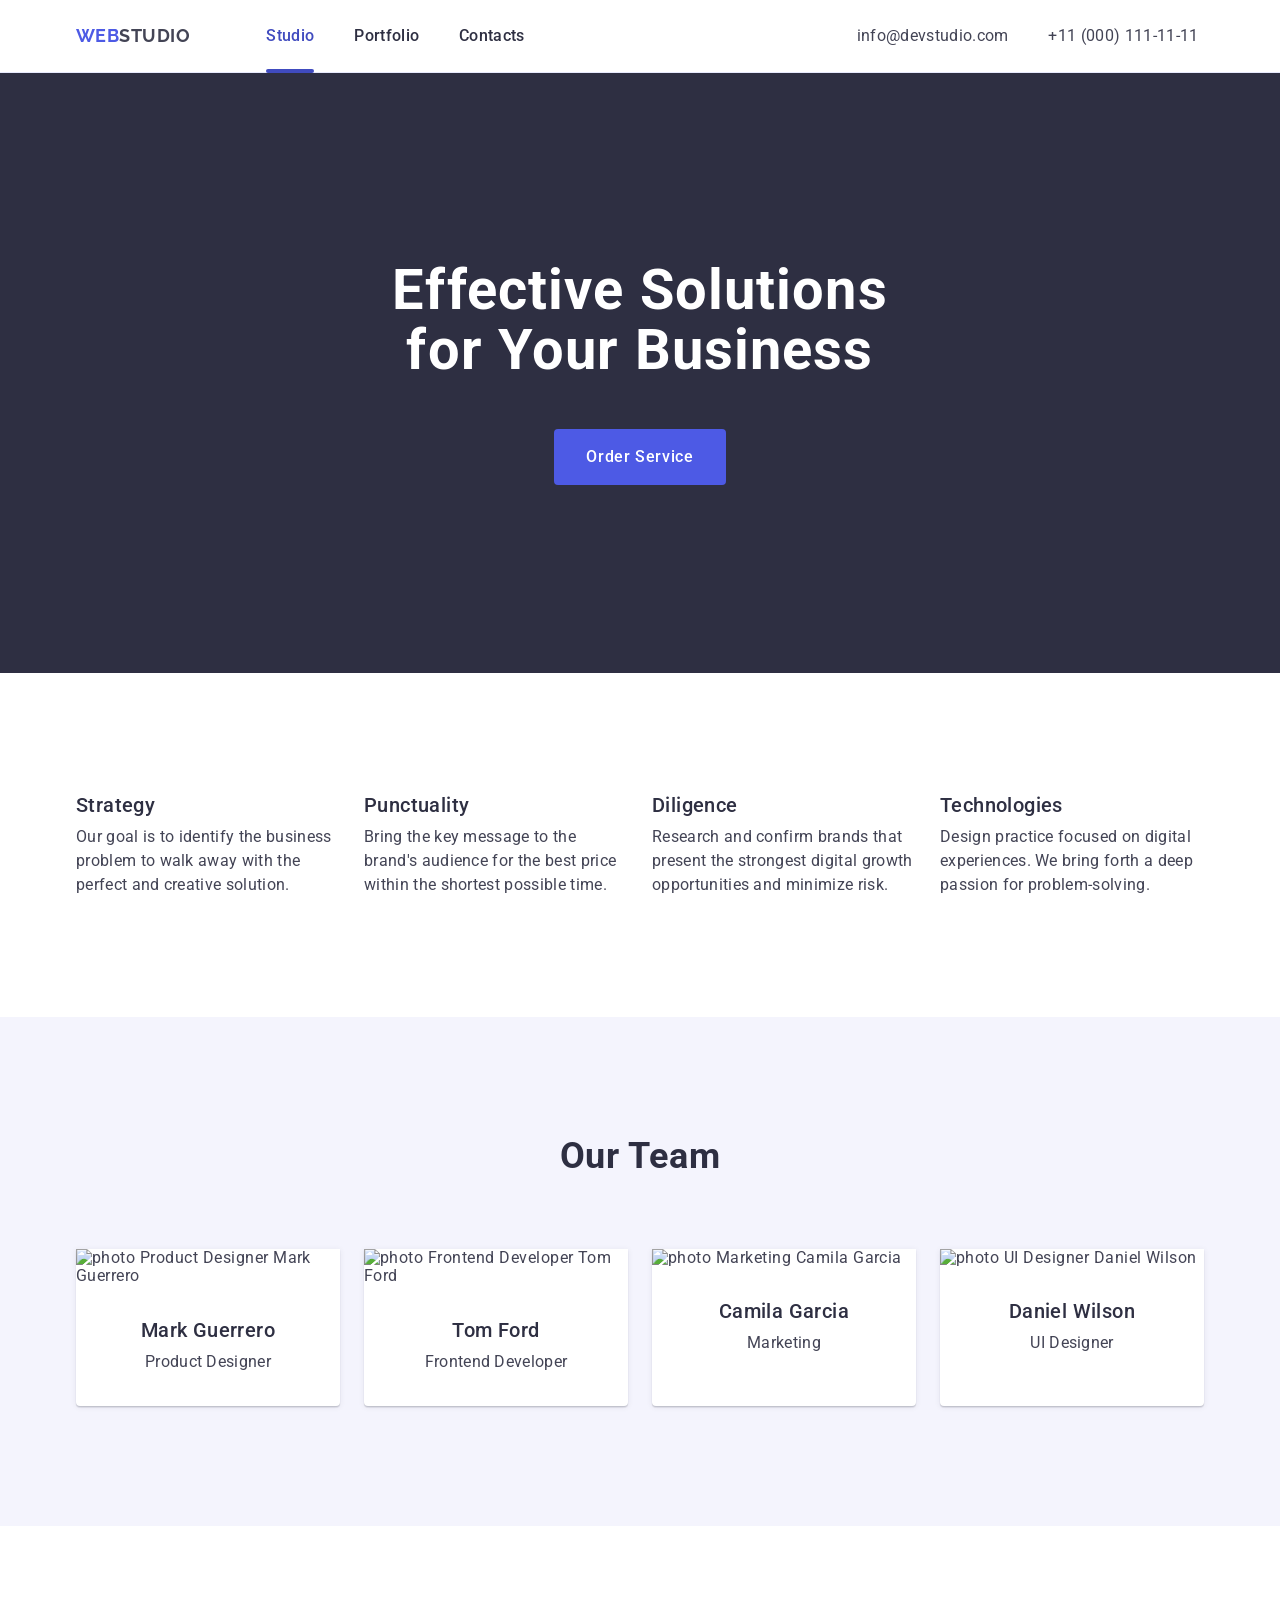
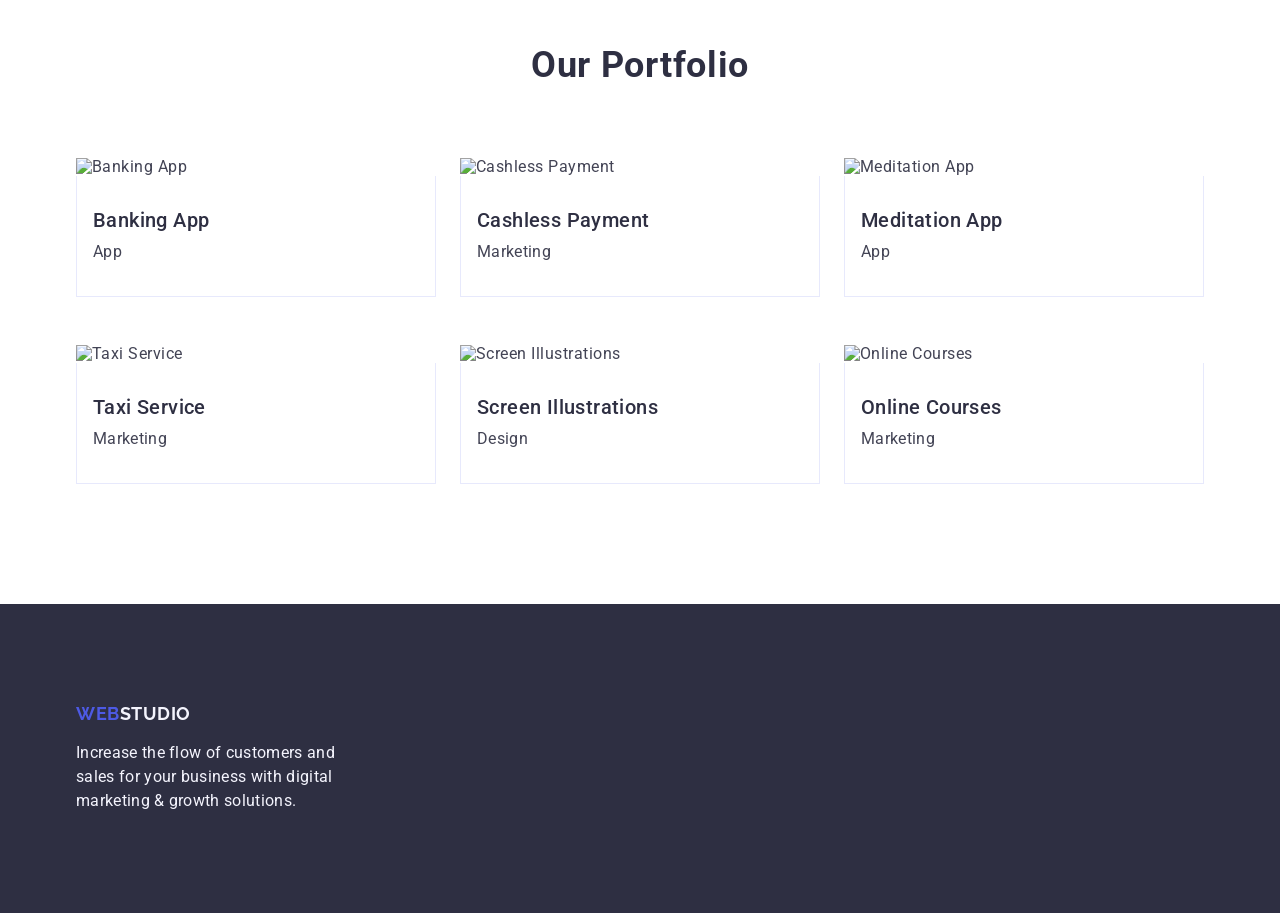
==== index.html @ 112fd12e "new" ====
<!DOCTYPE html>
<html lang="en">
<head>
    <meta charset="UTF-8">
    <meta http-equiv="X-UA-Compatible" content="IE=edge">
    <meta name="viewport" content="width=device-width, initial-scale=1.0">
    <title>WebStudio</title>
    <link rel="preconnect" href="https://fonts.googleapis.com">
<link rel="preconnect" href="https://fonts.gstatic.com" crossorigin>
<link href="https://fonts.googleapis.com/css2?family=Raleway:wght@700&family=Roboto:wght@400;500;700&display=swap" rel="stylesheet">
<link rel="stylesheet" href="https://cdnjs.cloudflare.com/ajax/libs/modern-normalize/2.0.0/modern-normalize.min.css">
     <link rel="stylesheet" href="./css/styles.css">
</head>

<body>
    <header class="main-header">
        <div class="container container-navigation">
        <nav class="main-navigation">
        <a href="./index.html" class="web-logo">Web<span class="studio-logo">Studio</span></a>
        <ul class="navigation">
            <li><a href="./index.html" class="navigation-link-active">Studio</a></li>
            <li><a href="./index.html" class="navigation-link">Portfolio</a></li>
            <li><a href="./index.html" class="navigation-link">Contacts</a></li>
        </ul>
        </nav>
        <address>
        <ul class="contacts">
           <li><a href="mailto:info@devstudio.com"  class="contacts-link">info@devstudio.com</a></li>
           <li><a href="tel:+11(000)1111111"  class="contacts-link">+11 (000) 111-11-11</a></li>
        </ul>
        </address>
       </div> 
    </header>
        
    <main>
        <section class="hero">
            <div class="container">
        <h1 class="hero-title">Effective Solutions for Your Business</h1>
        <button type="button" class="action-button">Order Service</button>
        </div>
       </section>
        <section class="section-principels">
            <div class="container">
        <h2 class="visually-hidden">work-grounds</h2>
        <ul class="principels-list">
        <li class="principels-item">
        <h3 class="principels-title">Strategy</h3>
        <p class="principels-meaning">Our goal is to identify the business problem to walk away with the perfect and creative solution. </p></li>
        <li class="principels-item">
        <h3 class="principels-title">Punctuality</h3>
        <p class="principels-meaning">Bring the key message to the brand's audience for the best price within the shortest possible time.</p></li>
        <li class="principels-item">
        <h3 class="principels-title">Diligence</h3>
        <p class="principels-meaning">Research and confirm brands that present the strongest digital growth opportunities and minimize risk.</p></li>
        <li class="principels-item">
        <h3 class="principels-title">Technologies</h3>
        <p class="principels-meaning">Design practice focused on digital experiences. We bring forth a deep passion for problem-solving.</p></li>
        </ul>
        </div>
    </section>
    
        <section class="team">
            <div class="container">
            <h2 class="team-section">Our Team</h2>
            <ul class="team-list">
                <li class="team-item"> <img src="./images/product_designer.jpg" alt="photo Product Designer Mark Guerrero" width="264">
                    <div class="container-meaning">
                    <h3 class="team-title"> Mark Guerrero </h3>
            <p class="job-title">Product Designer</p>
            </div>
        </li>
        <li class="team-item"> <img src="./images/frontend_developer.jpg" alt="photo Frontend Developer Tom Ford" width="264">
            <div class="container-meaning">
            <h3 class="team-title">Tom Ford</h3>
            <p class="job-title">Frontend Developer</p>
           </div>
        </li>
        <li class="team-item"> <img src="./images/marketing.jpg" alt="photo Marketing Camila Garcia" width="264">
            <div class="container-meaning">
            <h3 class="team-title">Camila Garcia</h3>
            <p class="job-title">Marketing</p>
            </div>
        </li>
        <li class="team-item"> <img src="./images/ui_designer.jpg" alt="photo UI Designer Daniel Wilson" width="264">
            <div class="container-meaning">
            <h3 class="team-title">Daniel Wilson</h3>
            <p class="job-title">UI Designer</p>
            </div>
        </li>
            </ul>
            </div>
        </section>
    
        <section class="portfolio">
            <div class="container">
            <h2 class="portfolio-section">Our Portfolio</h2>
            <ul class="portfolio-list">
                <li class="portfolio-item">
                    <img src="./images/banking-app.jpg" alt="Banking App" width="360">
                    <div class="wraper">
                    <h3 class="portfolio-title">Banking App</h3>
                    <p class="portfolio-name">App</p>
                    </div>
                </li>
                <li class="portfolio-item">
                    <img src="./images/cashless-payment.jpg" alt="Cashless Payment" width="360"> 
                    <div class="wraper">
                    <h3 class="portfolio-title">Cashless Payment</h3>
                    <p class="portfolio-name">Marketing</p>
                    </div>
                </li>
                <li class="portfolio-item">
                    <img src="./images/meditation-app.jpg" alt="Meditation App" width="360">
                    <div class="wraper">
                    <h3 class="portfolio-title">Meditation App</h3>
                    <p class="portfolio-name">App</p>
                    </div>
                </li>
                <li class="portfolio-item">
                    <img src="./images/taxi-service.jpg" alt="Taxi Service" width="360">
                    <div class="wraper">
                    <h3 class="portfolio-title">Taxi Service</h3>
                    <p class="portfolio-name">Marketing</p>
                    </div>
                </li>
                <li class="portfolio-item">
                    <img src="./images/screen-illustrations.jpg" alt="Screen Illustrations" width="360">
                    <div class="wraper">
                    <h3 class="portfolio-title">Screen Illustrations</h3>
                    <p class="portfolio-name">Design</p>
                   </div>
                </li>
                <li class="portfolio-item">
                    <img src="./images/online-courses.jpg" alt="Online Courses" width="360">
                    <div class="wraper">
                    <h3 class="portfolio-title">Online Courses</h3>
                    <p class="portfolio-name">Marketing</p>
                </div>
                </li>
            </ul>
            </div>

            
        </section>
        
    </main>

    <footer class="garage">
            <div class="container">
        <a class="garage-web" href="./index.html" >Web<span class="garage-studio">Studio</span></a>
        <p class="garage-info">
            Increase the flow of customers and 
            sales for your business with digital 
            marketing & growth solutions.
        </p>
         </div>   
    </footer>
</body>
</html>
---- css/styles.css ----
:root{
  --body-text-color: #434455;
  --white-background-color:#FFFFFF;
  --modal-background-color: #FCFCFC;
  --modal-overlay-color: #2E2F42;
  --hero-background-color: #2E2F42; 
  --primary-brand-color: #4D5AE5;
  --pressed-state-color: #404BBF;
  --dark-overlays-shadows-color:#2E2F42;
  --success-color: #31D0AA;
  --subtle-text-color: #8E8F99;
  --accent-color: #E7E9FC;
  --light-mode-color: #F4F4FD;}

body {
  background-color: var(--white-background-color);
  color: var(--body-text-color);
  font-weight: 400;
  letter-spacing: 0.03em;
  margin:0;
  font-family: 'Roboto', sans-serif,'Raleway', sans-serif;}

  h1,h2,h3,h4,h5,h6,p {
  margin-top: 0;
  margin-bottom: 0;}

a {text-decoration: none;}  

ul, ol {list-style: none;
margin-top: 0;
margin-bottom: 0;
padding-left: 0;}

button {
cursor: pointer;
}

img {display: block;}

.container {
  width: 1158px;
  margin: 0 auto;
  padding: 0 15px;
}

.web-logo, .studio-logo {
  font-family: 'Raleway', sans-serif;
  font-weight: 700;
  font-size: 18px;
  line-height: 1.16;
text-transform: uppercase;}

.web-logo {
  color:var(--primary-brand-color);
  margin-right: 76px;
}

.studio-logo {color: var(--body-text-color);}

.container-navigation {
  display: flex;
  align-items: center;
}

.main-navigation {
  display: flex;
  align-items: center;
  margin-right: 332px;
  }

.navigation {
display: flex;
gap: 40px;
}

.navigation-link-active { 
 position: relative;
font-weight: 500;
font-size: 16px;
line-height: 1.5;
color: var(--pressed-state-color);
letter-spacing: 0.02em;
display: block;
padding: 24px 0;
transition: color 250ms cubic-bezier(0.4, 0, 0.2, 1);
}

.navigation-link-active::after {
  position: absolute;
    content: '';
    width: 100%;
    height: 4px;
    left: 0;
    bottom: -1px;
    border: none;
    border-radius: 2px;
    background-color: var(--pressed-state-color);
}

.navigation-link {
  font-weight: 500;
  font-size: 16px;
  line-height: 1.5;
  color: var(--hero-background-color);
  letter-spacing: 0.02em;
  display: block;
  padding: 24px 0;
  transition: color 250ms cubic-bezier(0.4, 0, 0.2, 1);
  
}

.contacts-link {
font-weight: 400;
font-size: 16px;
line-height: 1.5;
font-style: normal;
color: var(--body-text-color);
letter-spacing: 0.02em;
padding: 24px 0;
}


.navigation-link:hover, .navigation-link:focus {
color: var(--pressed-state-color);
}

.contacts-link:hover, .contacts-link:focus {
color: var(--pressed-state-color);
}

.contacts {
display: flex;
gap: 40px;
}

.main-header {
 border-bottom: 1px solid #e7e9fc;
}

.hero {
  background-color: var(--hero-background-color);
  background-image: linear-gradient(to bottom, rgba(46, 47, 66, 0.7), rgba(46, 47, 66, 0.7)), url(../images/hero-image.jpg);
  max-width: 1440px;
    background-size: cover;
    background-repeat: no-repeat;
    background-position: center;
  text-align: center;
  margin: 0 auto;
  padding: 188px 0;
}

.hero-title {
font-weight: 700;
font-size: 56px;
line-height: 1.07;
letter-spacing: 0.02em;
color: var(--white-background-color);
margin-right: auto;
margin-left: auto;
max-width: 496px;
margin-bottom: 48px;
}

.action-button {
  display: block;
  margin: 0 auto;
  min-width: 169px;
  height: 56px;
font-weight: 500;
font-size: 16px;
line-height: 1.5;
letter-spacing: 0.04em;
color: var(--white-background-color);
background-color: var(--primary-brand-color);
border: none;
border-radius: 4px;
padding: 16px 32px; 
}

.action-button:hover,
.action-button:focus {
  background-color: #404bbf;
}

.action-button:active {
background-color: #404bbf;
}

.section-principels {
  padding: 120px 0;
}

.visually-hidden {
  position: absolute;
  width: 1px;
  height: 1px;
  margin: -1px;
  border: 0;
  padding: 0;
  white-space: nowrap;
  clip-path: inset(100%);
  clip: rect(0 0 0 0);
  overflow: hidden;
  }

.principels-list {
    display: flex;
    gap: 24px;
  }

  .principels-item {
    width: calc((100% - 72px) / 4);  
  }

.principels-title {
font-weight: 500;
font-size: 20px;
line-height: 1.2;
letter-spacing: 0.02em;
color: var(--hero-background-color);
margin-bottom: 8px;
}

.principels-meaning {
font-weight: 400;
font-size: 16px;
line-height: 1.5;
letter-spacing: 0.02em;
color: var(--body-text-color);
}

.team { 
  background-color: var(--light-mode-color);
  padding: 120px 0;
}

.team-section {
font-weight: 700;
font-size: 36px;
line-height: 1.11;
letter-spacing: 0.02em;
text-transform: capitalize;
color: var(--hero-background-color);
text-align: center;
margin-bottom: 72px;
}

.team-list {
  display: flex;
  gap: 24px;
}

.team-item {
  width: calc((100% - 72px) / 4);
  background-color: var(--white-background-color);
  border-radius: 0px 0px 4px 4px;
  box-shadow: 0 2px 1px 0 rgba(46, 47, 66, 0.08), 0 1px 1px 0 rgba(46, 47, 66, 0.16), 0 1px 6px 0 rgba(46, 47, 66, 0.08);
}

.container-meaning {
  padding: 32px 0;
}

.team-title { 
font-weight: 500;
font-size: 20px;
line-height: 1.2;
letter-spacing: 0.02em;
color: var(--hero-background-color);
text-align: center;
margin-bottom: 8px;
}



.job-title {
font-weight: 400;
font-size: 16px;
line-height: 1.5;
letter-spacing: 0.02em;
color: var(--body-text-color);
text-align: center;
}

.portfolio {
padding: 120px 0;
}

.portfolio-section {
font-weight: 700;
font-size: 36px;
line-height: 1.11;
letter-spacing: 0.02em;
text-transform: capitalize;
color: var(--hero-background-color);
text-align: center;
margin-bottom: 72px;
}

.portfolio-list {
  display: flex;
  flex-wrap: wrap;
  column-gap: 24px;
  row-gap: 48px;
}

.wraper{
  padding: 32px 16px;
    border: 1px solid #e7e9fc;
    border-top: none;
}

.portfolio-title {
font-weight: 500;
font-size: 20px;
line-height: 1.2;
letter-spacing: 0.02em;
color: var(--hero-background-color);
margin-bottom: 8px;
}

.portfolio-item {
width: calc((100% - 48px) / 3);
}


.portfolio-name {
font-weight: 400;
font-size: 16px;
line-height: 1.5;
letter-spacing: 0.02em;
color: var(--body-text-color);
}

.garage {background-color: var(--hero-background-color);}

.garage-web {
font-family: "Raleway", sans-serif;
font-weight: 700;
font-size: 18px;
line-height: 1.16;
letter-spacing: 0.03em;
text-transform: uppercase;
color: var(--primary-brand-color);
}

.garage-studio {
font-family: "Raleway", sans-serif;
font-weight: 700;
font-size: 18px;
line-height: 1.16;
letter-spacing: 0.03em;
text-transform: uppercase;
color: var(--light-mode-color);
}

.garage-info { 
font-weight: 400;
font-size: 16px;
line-height: 1.5;
letter-spacing: 0.02em;
color: var(--light-mode-color);
}



.garage {
  padding: 100px 0;
}

.garage-web  {
  display: inline-block;
  margin-bottom: 16px;
}

.garage-info {
  max-width: 264px;
}
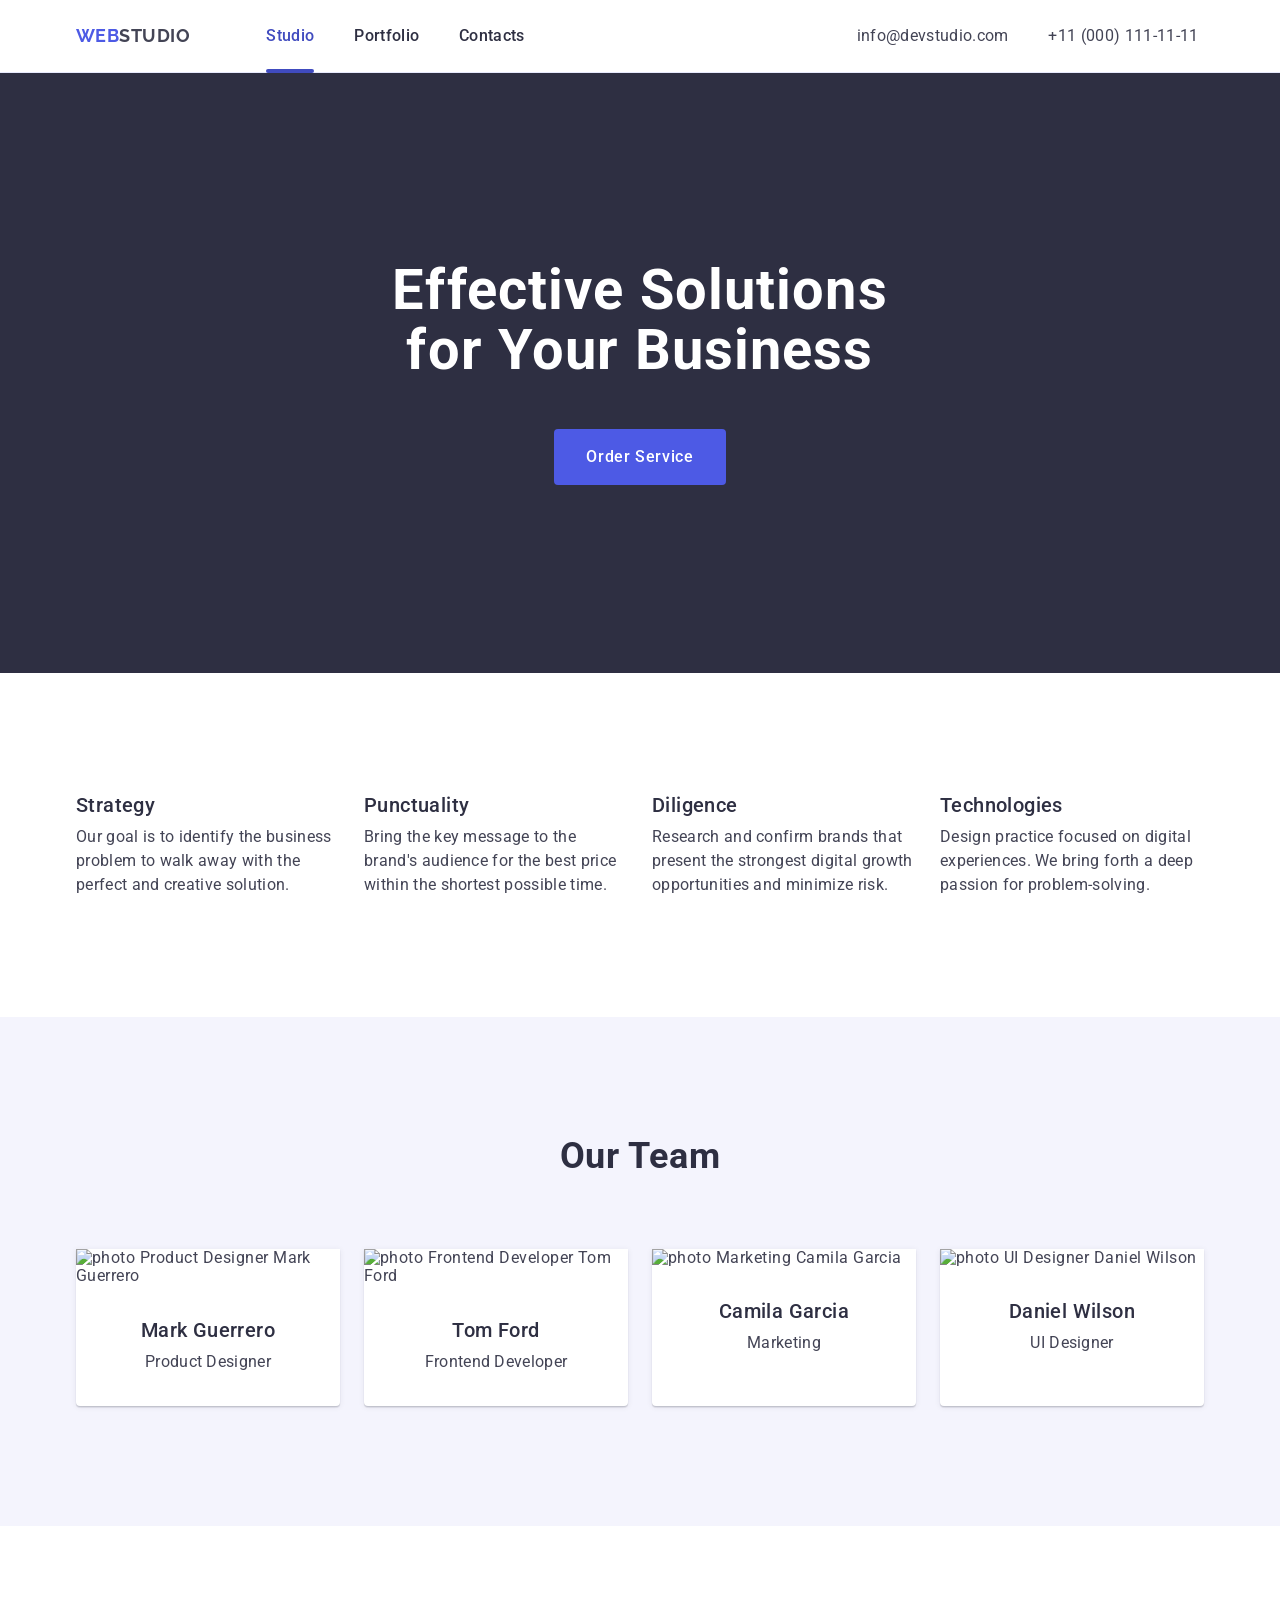
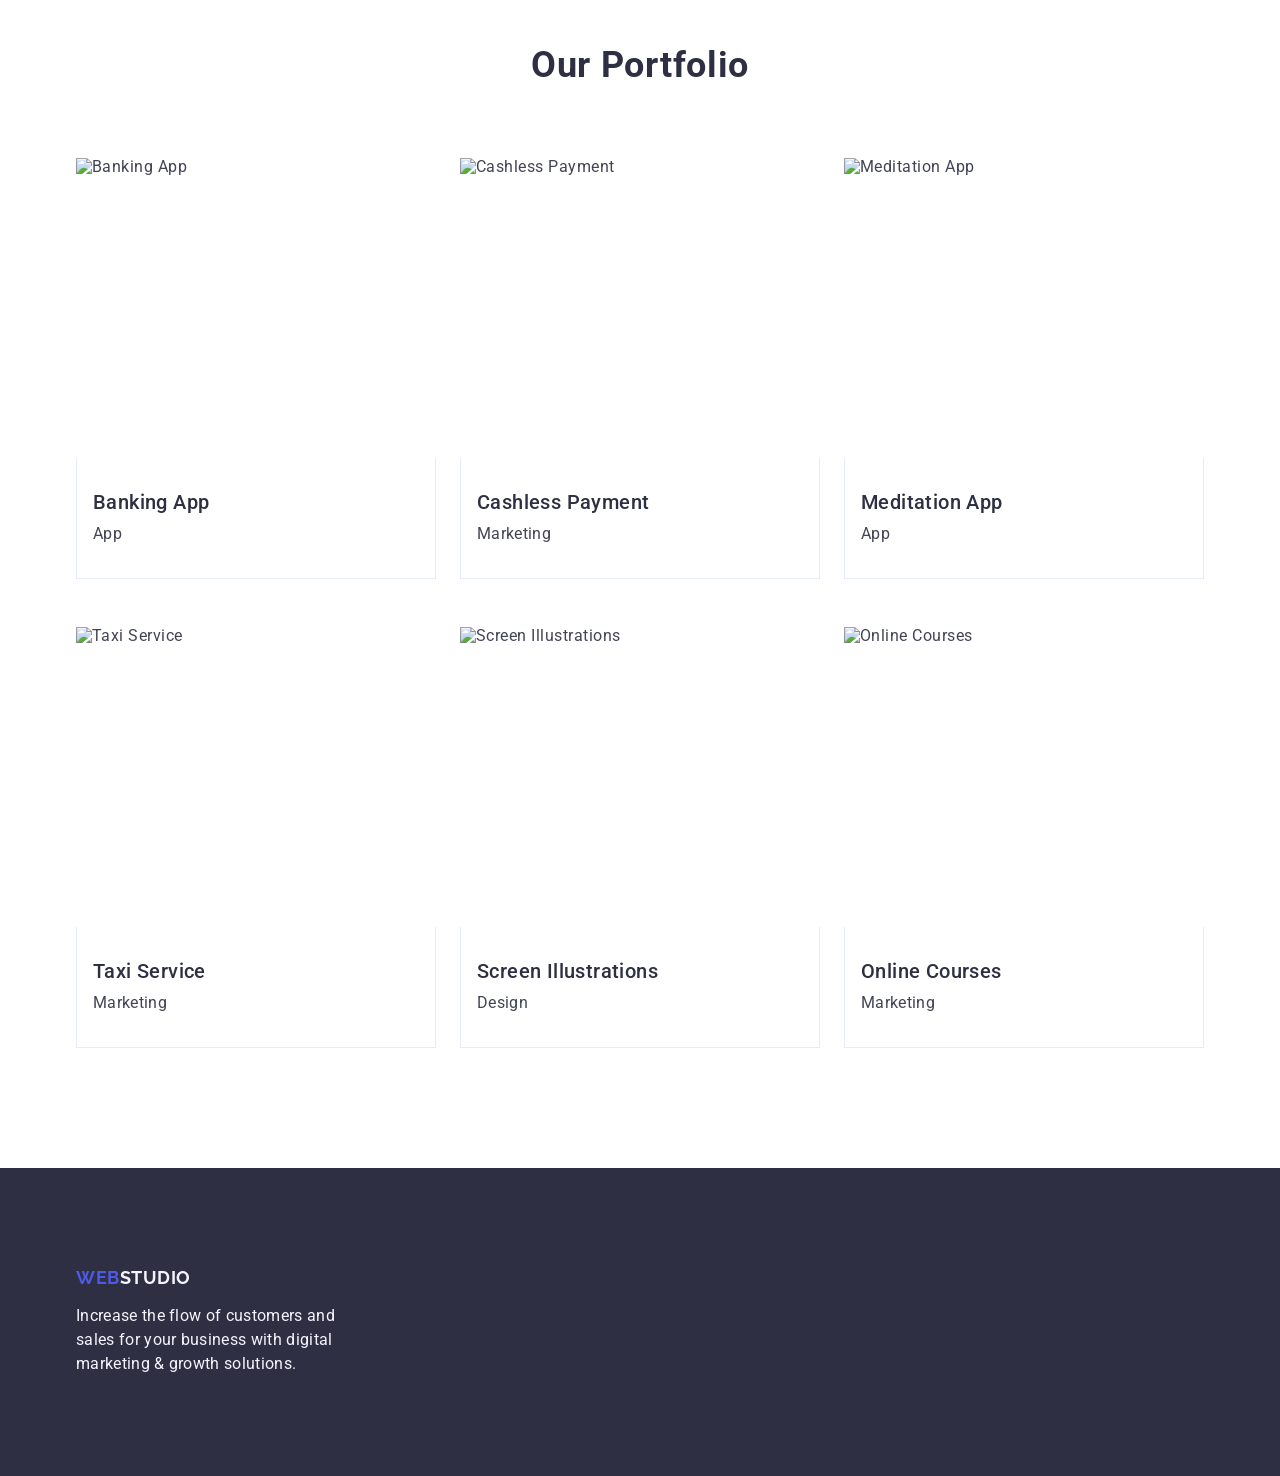
==== commit a9a96fb3: "new" ====
--- a/index.html
+++ b/index.html
@@ -96,42 +96,78 @@
             <h2 class="portfolio-section">Our Portfolio</h2>
             <ul class="portfolio-list">
                 <li class="portfolio-item">
+                    <div class="overlay-portfolio">
                     <img src="./images/banking-app.jpg" alt="Banking App" width="360">
+                    <p class="overlay-text">
+                    14 Stylish and User-Friendly App Design Concepts · Task Manager App ·
+                     Calorie Tracker App · Exotic Fruit Ecommerce App · Cloud Storage App
+                    </p>
+                </div>
                     <div class="wraper">
                     <h3 class="portfolio-title">Banking App</h3>
                     <p class="portfolio-name">App</p>
                     </div>
                 </li>
                 <li class="portfolio-item">
+                    <div class="overlay-portfolio">
                     <img src="./images/cashless-payment.jpg" alt="Cashless Payment" width="360"> 
+                    <p class="overlay-text">
+                    14 Stylish and User-Friendly App Design Concepts · Task Manager App ·
+                    Calorie Tracker App · Exotic Fruit Ecommerce App · Cloud Storage App
+                        </p>
+                    </div>
                     <div class="wraper">
                     <h3 class="portfolio-title">Cashless Payment</h3>
                     <p class="portfolio-name">Marketing</p>
                     </div>
                 </li>
                 <li class="portfolio-item">
+                    <div class="overlay-portfolio">
                     <img src="./images/meditation-app.jpg" alt="Meditation App" width="360">
+                    <p class="overlay-text">
+                    14 Stylish and User-Friendly App Design Concepts · Task Manager App ·
+                    Calorie Tracker App · Exotic Fruit Ecommerce App · Cloud Storage App
+                        </p>
+                    </div>
                     <div class="wraper">
                     <h3 class="portfolio-title">Meditation App</h3>
                     <p class="portfolio-name">App</p>
                     </div>
                 </li>
                 <li class="portfolio-item">
+                    <div class="overlay-portfolio">
                     <img src="./images/taxi-service.jpg" alt="Taxi Service" width="360">
+                    <p class="overlay-text">
+                    14 Stylish and User-Friendly App Design Concepts · Task Manager App ·
+                    Calorie Tracker App · Exotic Fruit Ecommerce App · Cloud Storage App
+                        </p>
+                    </div>
                     <div class="wraper">
                     <h3 class="portfolio-title">Taxi Service</h3>
                     <p class="portfolio-name">Marketing</p>
                     </div>
                 </li>
                 <li class="portfolio-item">
+                    <div class="overlay-portfolio">
                     <img src="./images/screen-illustrations.jpg" alt="Screen Illustrations" width="360">
+                    <p class="overlay-text">
+                    14 Stylish and User-Friendly App Design Concepts · Task Manager App ·
+                    Calorie Tracker App · Exotic Fruit Ecommerce App · Cloud Storage App
+                       </p>
+                    </div>
                     <div class="wraper">
                     <h3 class="portfolio-title">Screen Illustrations</h3>
                     <p class="portfolio-name">Design</p>
                    </div>
                 </li>
                 <li class="portfolio-item">
+                    <div class="overlay-portfolio">
                     <img src="./images/online-courses.jpg" alt="Online Courses" width="360">
+                    <p class="overlay-text">
+                     14 Stylish and User-Friendly App Design Concepts · Task Manager App ·
+                    Calorie Tracker App · Exotic Fruit Ecommerce App · Cloud Storage App
+                     </p>
+                    </div>
                     <div class="wraper">
                     <h3 class="portfolio-title">Online Courses</h3>
                     <p class="portfolio-name">Marketing</p>
--- a/css/styles.css
+++ b/css/styles.css
@@ -322,8 +322,47 @@
 
 .portfolio-item {
 width: calc((100% - 48px) / 3);
-}
-
+transition: box-shadow 250ms cubic-bezier(0.4, 0, 0.2, 1);
+}
+
+.portfolio-item:hover {
+  box-shadow: 0px 2px 1px 0px rgba(46, 47, 66, 0.08),
+  0px 1px 1px 0px rgba(46, 47, 66, 0.16),
+  0px 1px 6px 0px rgba(46, 47, 66, 0.08);
+}
+
+.portfolio-item:hover .overlay-text {
+  transform: translatey(0);}
+
+  
+
+.overlay-portfolio {
+    position: relative;
+    display: flex;
+    flex-direction: column;
+    gap: 0;
+    background: #fff;
+    width: 360px;
+    height: 300px;
+    overflow: hidden;
+}
+
+.overlay-text {
+    position: absolute;
+    top: 0;
+    bottom: 120px;
+    width: 100%;
+    height: 100%;
+    transform: translatey(100%);
+    transition: transform 250ms cubic-bezier(0.4, 0, 0.2, 1);
+    color: rgb(244, 244, 253);
+    font-size: 16px;
+    line-height: 1.5;
+    letter-spacing: 0.02em;
+    text-align: left;
+    padding: 40px 32px;
+    background: rgb(77, 90, 229);
+}
 
 .portfolio-name {
 font-weight: 400;
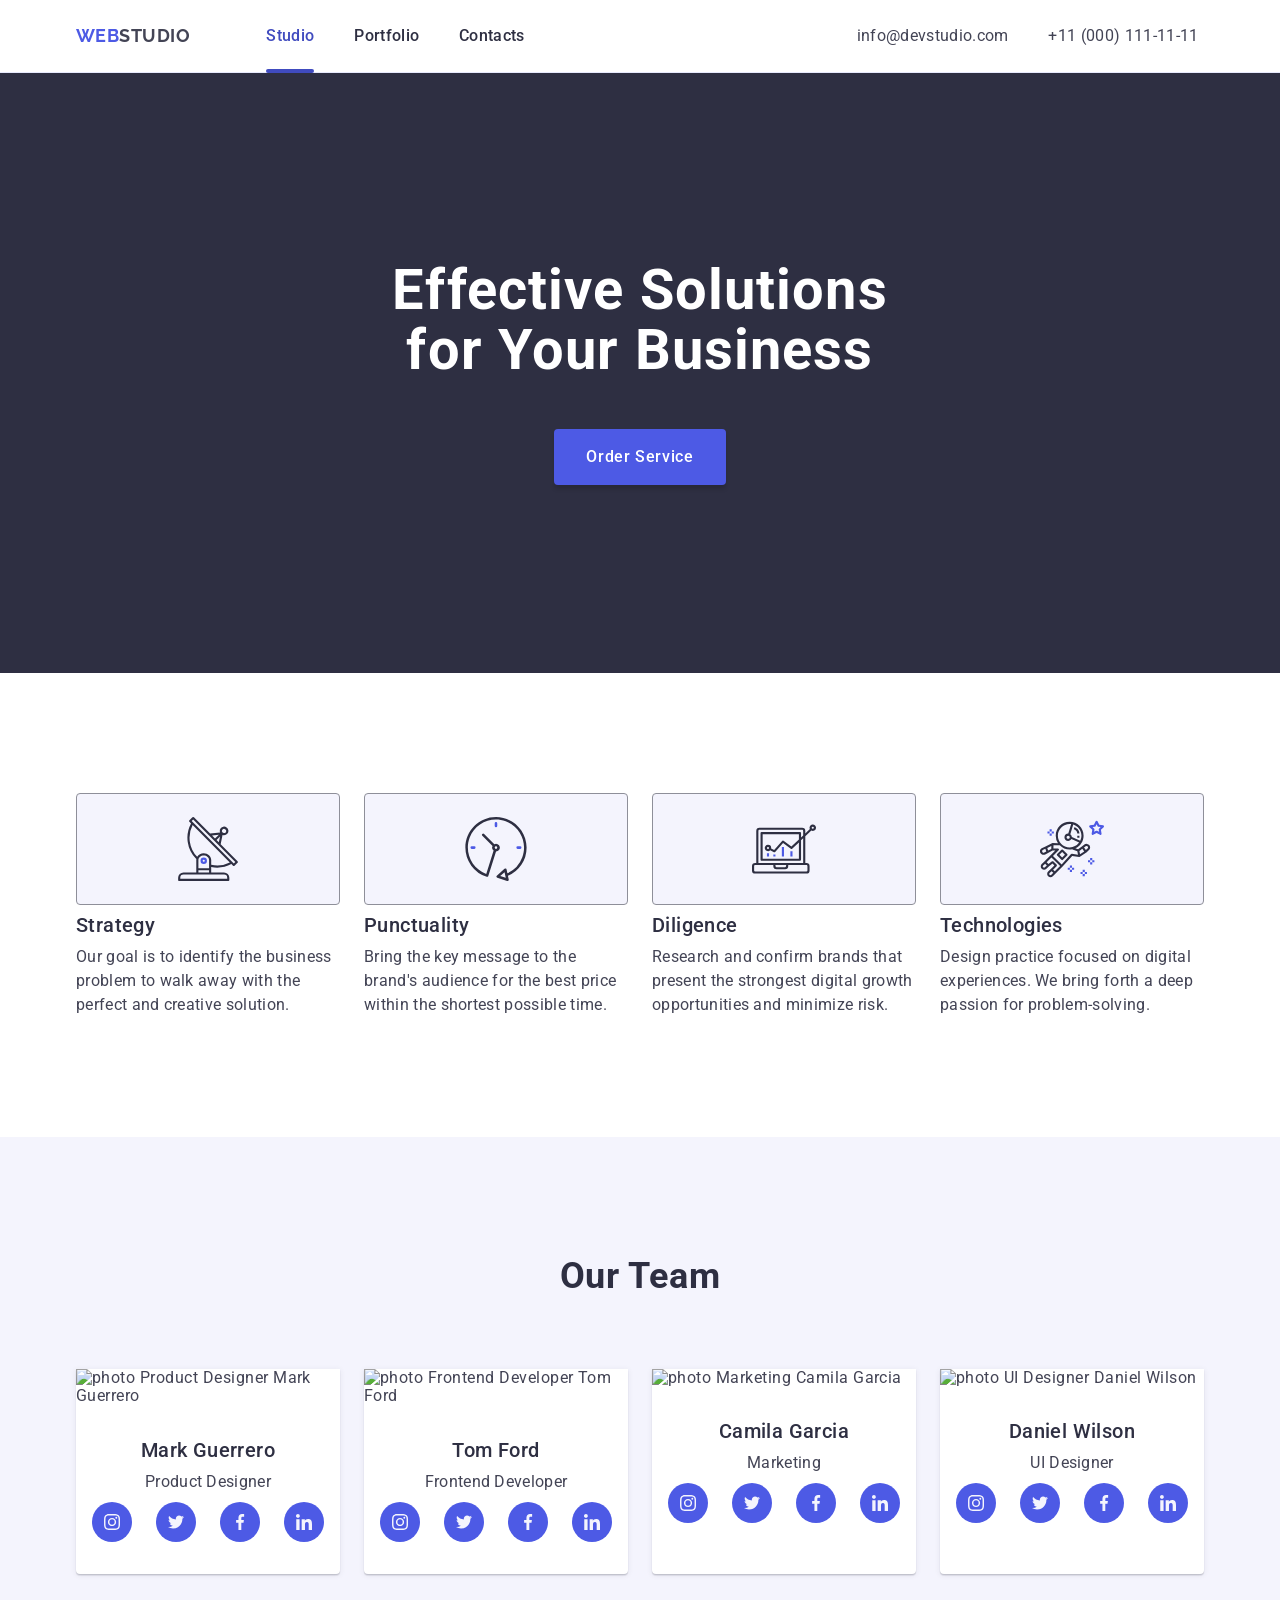
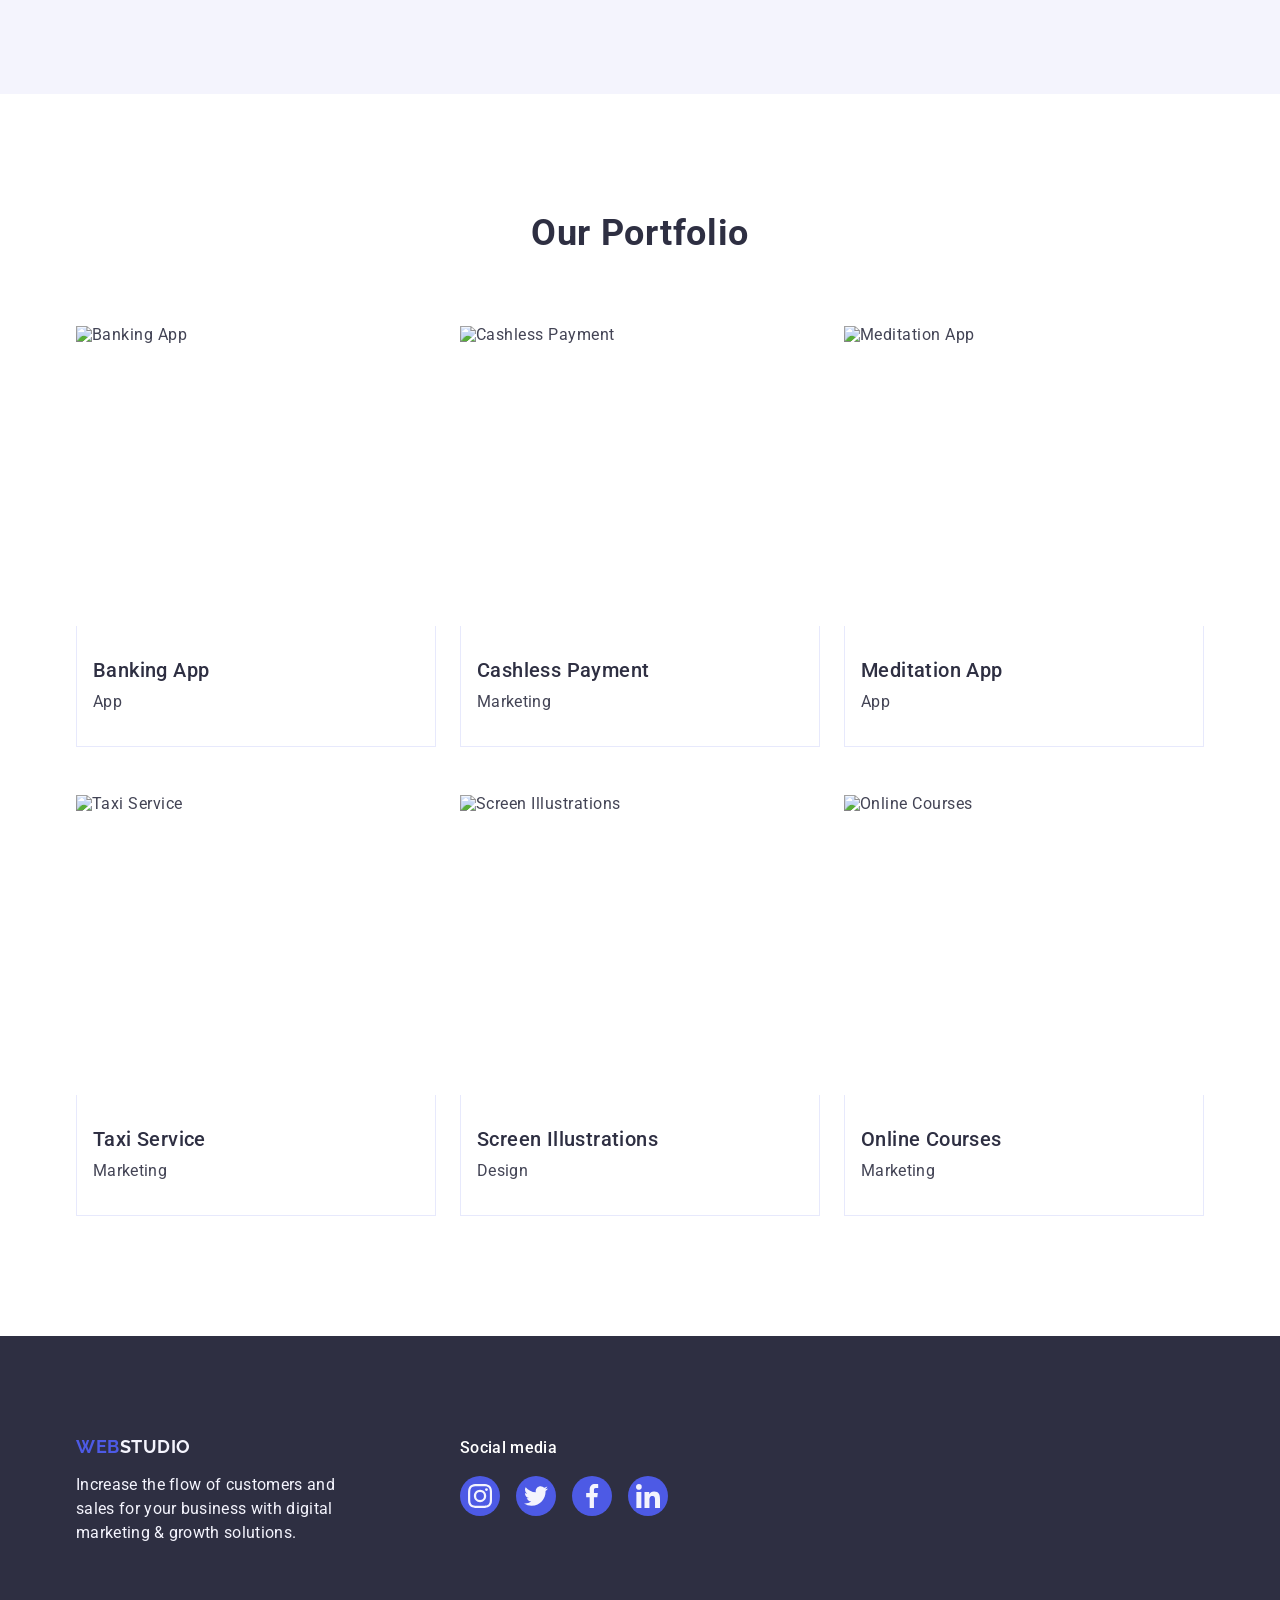
==== commit 41db4dc0: "new" ====
--- a/index.html
+++ b/index.html
@@ -44,15 +44,35 @@
         <h2 class="visually-hidden">work-grounds</h2>
         <ul class="principels-list">
         <li class="principels-item">
+            <div class="icon-principels">
+                <svg class="icon" width="64" height="64">
+                <use href="./images/icons.svg#icon-antenna"></use>
+                </svg>
+            </div>
         <h3 class="principels-title">Strategy</h3>
         <p class="principels-meaning">Our goal is to identify the business problem to walk away with the perfect and creative solution. </p></li>
         <li class="principels-item">
+            <div class="icon-principels">
+                <svg class="icon" width="64" height="64">
+                <use href="./images/icons.svg#icon-clock"></use>
+                </svg>
+            </div>
         <h3 class="principels-title">Punctuality</h3>
         <p class="principels-meaning">Bring the key message to the brand's audience for the best price within the shortest possible time.</p></li>
         <li class="principels-item">
+            <div class="icon-principels">
+                <svg class="icon" width="64" height="64">
+                <use href="./images/icons.svg#icon-diagram"></use>
+                </svg>
+            </div>
         <h3 class="principels-title">Diligence</h3>
         <p class="principels-meaning">Research and confirm brands that present the strongest digital growth opportunities and minimize risk.</p></li>
         <li class="principels-item">
+            <div class="icon-principels">
+                <svg class="icon" width="64" height="64">
+                <use href="./images/icons.svg#icon-astronaut"></use>
+                </svg>
+            </div>
         <h3 class="principels-title">Technologies</h3>
         <p class="principels-meaning">Design practice focused on digital experiences. We bring forth a deep passion for problem-solving.</p></li>
         </ul>
@@ -67,24 +87,149 @@
                     <div class="container-meaning">
                     <h3 class="team-title"> Mark Guerrero </h3>
             <p class="job-title">Product Designer</p>
+            <ul class="icon-social">
+                <li class="icon-item">
+                    <a class="social-icon-link" href="https://www.instagram.com/accounts/login/?next=https%3A%2F%2Fwww.instagram.com%2F">
+                    <svg class="social" width="16" height="16">
+                        <use href="./images/icons.svg#icon-instagram"></use>
+                    </svg>    
+                    </a>
+                </li>
+                <li class="icon-item">
+                    <a class="social-icon-link" href="https://twitter.com/">
+                    <svg class="social" width="16" height="16">
+                    <use href="./images/icons.svg#icon-twitter"></use>
+                        </svg>    
+                        </a>  
+                </li>
+                <li class="icon-item">
+                    <a class="social-icon-link" href="https://uk-ua.facebook.com/">
+                    <svg class="social" width="16" height="16">
+                    <use href="./images/icons.svg#icon-facebook"></use>
+                        </svg>    
+                        </a>  
+                </li>
+                <li class="icon-item">
+                    <a class="social-icon-link" href="https://www.linkedin.com/">
+                        <svg class="social" width="16" height="16">
+                        <use href="./images/icons.svg#icon-linkedin"></use>
+                         </svg>    
+                         </a>    
+                </li>
+
+            </ul>
             </div>
         </li>
         <li class="team-item"> <img src="./images/frontend_developer.jpg" alt="photo Frontend Developer Tom Ford" width="264">
             <div class="container-meaning">
             <h3 class="team-title">Tom Ford</h3>
             <p class="job-title">Frontend Developer</p>
+            <ul class="icon-social">
+                <li class="icon-item">
+                    <a class="social-icon-link" href="https://www.instagram.com/accounts/login/?next=https%3A%2F%2Fwww.instagram.com%2F">
+                    <svg class="social" width="16" height="16">
+                        <use href="./images/icons.svg#icon-instagram"></use>
+                    </svg>    
+                    </a>
+                </li>
+                <li class="icon-item">
+                    <a class="social-icon-link" href="https://twitter.com/">
+                    <svg class="social" width="16" height="16">
+                    <use href="./images/icons.svg#icon-twitter"></use>
+                        </svg>    
+                        </a>  
+                </li>
+                <li class="icon-item">
+                    <a class="social-icon-link" href="https://uk-ua.facebook.com/">
+                    <svg class="social" width="16" height="16">
+                    <use href="./images/icons.svg#icon-facebook"></use>
+                        </svg>    
+                        </a>  
+                </li>
+                <li class="icon-item">
+                    <a class="social-icon-link" href="https://www.linkedin.com/">
+                        <svg class="social" width="16" height="16">
+                        <use href="./images/icons.svg#icon-linkedin"></use>
+                         </svg>    
+                         </a>    
+                </li>
+
+            </ul>
+
            </div>
         </li>
         <li class="team-item"> <img src="./images/marketing.jpg" alt="photo Marketing Camila Garcia" width="264">
             <div class="container-meaning">
             <h3 class="team-title">Camila Garcia</h3>
             <p class="job-title">Marketing</p>
+            <ul class="icon-social">
+                <li class="icon-item">
+                    <a class="social-icon-link" href="https://www.instagram.com/accounts/login/?next=https%3A%2F%2Fwww.instagram.com%2F">
+                    <svg class="social" width="16" height="16">
+                        <use href="./images/icons.svg#icon-instagram"></use>
+                    </svg>    
+                    </a>
+                </li>
+                <li class="icon-item">
+                    <a class="social-icon-link" href="https://twitter.com/">
+                    <svg class="social" width="16" height="16">
+                    <use href="./images/icons.svg#icon-twitter"></use>
+                        </svg>    
+                        </a>  
+                </li>
+                <li class="icon-item">
+                    <a class="social-icon-link" href="https://uk-ua.facebook.com/">
+                    <svg class="social" width="16" height="16">
+                    <use href="./images/icons.svg#icon-facebook"></use>
+                        </svg>    
+                        </a>  
+                </li>
+                <li class="icon-item">
+                    <a class="social-icon-link" href="https://www.linkedin.com/">
+                        <svg class="social" width="16" height="16">
+                        <use href="./images/icons.svg#icon-linkedin"></use>
+                         </svg>    
+                         </a>    
+                </li>
+
+            </ul>
             </div>
         </li>
         <li class="team-item"> <img src="./images/ui_designer.jpg" alt="photo UI Designer Daniel Wilson" width="264">
             <div class="container-meaning">
             <h3 class="team-title">Daniel Wilson</h3>
             <p class="job-title">UI Designer</p>
+            <ul class="icon-social">
+                <li class="icon-item">
+                    <a class="social-icon-link" href="https://www.instagram.com/accounts/login/?next=https%3A%2F%2Fwww.instagram.com%2F">
+                    <svg class="social" width="16" height="16">
+                        <use href="./images/icons.svg#icon-instagram"></use>
+                    </svg>    
+                    </a>
+                </li>
+                <li class="icon-item">
+                    <a class="social-icon-link" href="https://twitter.com/">
+                    <svg class="social" width="16" height="16">
+                    <use href="./images/icons.svg#icon-twitter"></use>
+                        </svg>    
+                        </a>  
+                </li>
+                <li class="icon-item">
+                    <a class="social-icon-link" href="https://uk-ua.facebook.com/">
+                    <svg class="social" width="16" height="16">
+                    <use href="./images/icons.svg#icon-facebook"></use>
+                        </svg>    
+                        </a>  
+                </li>
+                <li class="icon-item">
+                    <a class="social-icon-link" href="https://www.linkedin.com/">
+                        <svg class="social" width="16" height="16">
+                        <use href="./images/icons.svg#icon-linkedin"></use>
+                         </svg>    
+                         </a>    
+                </li>
+
+            </ul>
             </div>
         </li>
             </ul>
@@ -182,14 +327,52 @@
     </main>
 
     <footer class="garage">
-            <div class="container">
+            <div class="container footer-garage">
+         <div class="footer-first">      
         <a class="garage-web" href="./index.html" >Web<span class="garage-studio">Studio</span></a>
         <p class="garage-info">
             Increase the flow of customers and 
             sales for your business with digital 
             marketing & growth solutions.
         </p>
-         </div>   
+    </div>
+          
+         <div class="footer-second">
+           <p class="social-footer-text">Social media</p>
+           <ul class="icon-social-footer">
+            <li class="icon-item-footer">
+                <a class="social-icon-link" href="https://www.instagram.com/accounts/login/?next=https%3A%2F%2Fwww.instagram.com%2F">
+                <svg class="social-footer" width="24" height="24">
+                    <use href="./images/icons.svg#icon-instagram"></use>
+                </svg>    
+                </a>
+            </li>
+            <li class="icon-item-footer">
+                <a class="social-icon-link" href="https://twitter.com/">
+                <svg class="social-footer" width="24" height="24">
+                <use href="./images/icons.svg#icon-twitter"></use>
+                    </svg>    
+                    </a>  
+            </li>
+            <li class="icon-item-footer">
+                <a class="social-icon-link" href="https://uk-ua.facebook.com/">
+                <svg class="social-footer" width="24" height="24">
+                <use href="./images/icons.svg#icon-facebook"></use>
+                    </svg>    
+                    </a>  
+            </li>
+            <li class="icon-item-footer">
+                <a class="social-icon-link" href="https://www.linkedin.com/">
+                    <svg class="social-footer" width="24" height="24">
+                    <use href="./images/icons.svg#icon-linkedin"></use>
+                     </svg>    
+                     </a>    
+            </li>
+
+        </ul>
+
+         </div>
+         </div > 
     </footer>
 </body>
 </html>
--- a/css/styles.css
+++ b/css/styles.css
@@ -118,6 +118,7 @@
 color: var(--body-text-color);
 letter-spacing: 0.02em;
 padding: 24px 0;
+transition: color 250ms cubic-bezier(0.4, 0, 0.2, 1);
 }
 
 
@@ -173,9 +174,11 @@
 letter-spacing: 0.04em;
 color: var(--white-background-color);
 background-color: var(--primary-brand-color);
+box-shadow: 0px 4px 4px 0px rgba(0, 0, 0, 0.15);
 border: none;
 border-radius: 4px;
-padding: 16px 32px; 
+padding: 16px 32px;
+transition: background-color 250ms cubic-bezier(0.4, 0, 0.2, 1); 
 }
 
 .action-button:hover,
@@ -212,6 +215,17 @@
   .principels-item {
     width: calc((100% - 72px) / 4);  
   }
+  .icon-principels {
+    display: flex;
+    align-items: center;
+    justify-content: center;
+    height: 112px;
+    margin-bottom: 8px;
+    box-sizing: border-box;
+    border: 1px solid rgb(142, 143, 153);
+    border-radius: 4px;
+    background-color: #f4f4fd;
+  }
 
 .principels-title {
 font-weight: 500;
@@ -281,7 +295,39 @@
 letter-spacing: 0.02em;
 color: var(--body-text-color);
 text-align: center;
-}
+margin-bottom: 8px ;
+}
+
+.icon-social {
+  display: flex;
+  gap: 24px;
+  align-items: center;
+  justify-content: center;
+}
+
+.icon-item {
+  width: 40px;
+  height: 40px;
+}
+
+.social-icon-link {
+  display: flex;
+  align-items: center;
+  justify-content: center;
+  width: 100%;
+  height: 100%;
+  border-radius: 50%;
+  background-color: #4d5ae5;
+  transition: background-color 250ms cubic-bezier(0.4, 0, 0.2, 1); 
+}
+
+.social {
+  fill: #f4f4fd;
+  transition: fill 250ms cubic-bezier(0.4, 0, 0.2, 1);
+}
+
+.social-icon-link:hover, .social-icon-link:focus {
+  background-color: #404BBF;}
 
 .portfolio {
 padding: 120px 0;
@@ -332,7 +378,7 @@
 }
 
 .portfolio-item:hover .overlay-text {
-  transform: translatey(0);}
+  transform: translateY(0);}
 
   
 
@@ -353,7 +399,7 @@
     bottom: 120px;
     width: 100%;
     height: 100%;
-    transform: translatey(100%);
+    transform: translateY(100%);
     transition: transform 250ms cubic-bezier(0.4, 0, 0.2, 1);
     color: rgb(244, 244, 253);
     font-size: 16px;
@@ -415,4 +461,53 @@
 
 .garage-info {
   max-width: 264px;
-}+}
+
+ .footer-garage {
+  display: flex;
+    align-items: baseline;
+}
+
+.social-footer-text {
+font-weight: 500;
+font-size: 16px;
+line-height: 1.5;
+letter-spacing: 0.02em;
+color: #fff;
+margin-bottom: 16px;
+}
+
+.footer-first {
+margin-right: 120px;
+}
+
+.icon-social-footer {
+  display: flex;
+  gap: 16px;
+  align-items: center;
+  justify-content: center;
+}
+
+.icon-item-footer {
+  width: 40px;
+  height: 40px;
+}
+
+.social-icon-link {
+  display: flex;
+  align-items: center;
+  justify-content: center;
+  width: 100%;
+  height: 100%;
+  border-radius: 50%;
+  background-color: #4d5ae5;
+  transition: background-color 250ms cubic-bezier(0.4, 0, 0.2, 1); 
+}
+
+.social-footer {
+  fill: #f4f4fd;
+  transition: fill 250ms cubic-bezier(0.4, 0, 0.2, 1);
+}
+
+.social-icon-link:hover, .social-icon-link:focus {
+  background-color: #404BBF;}
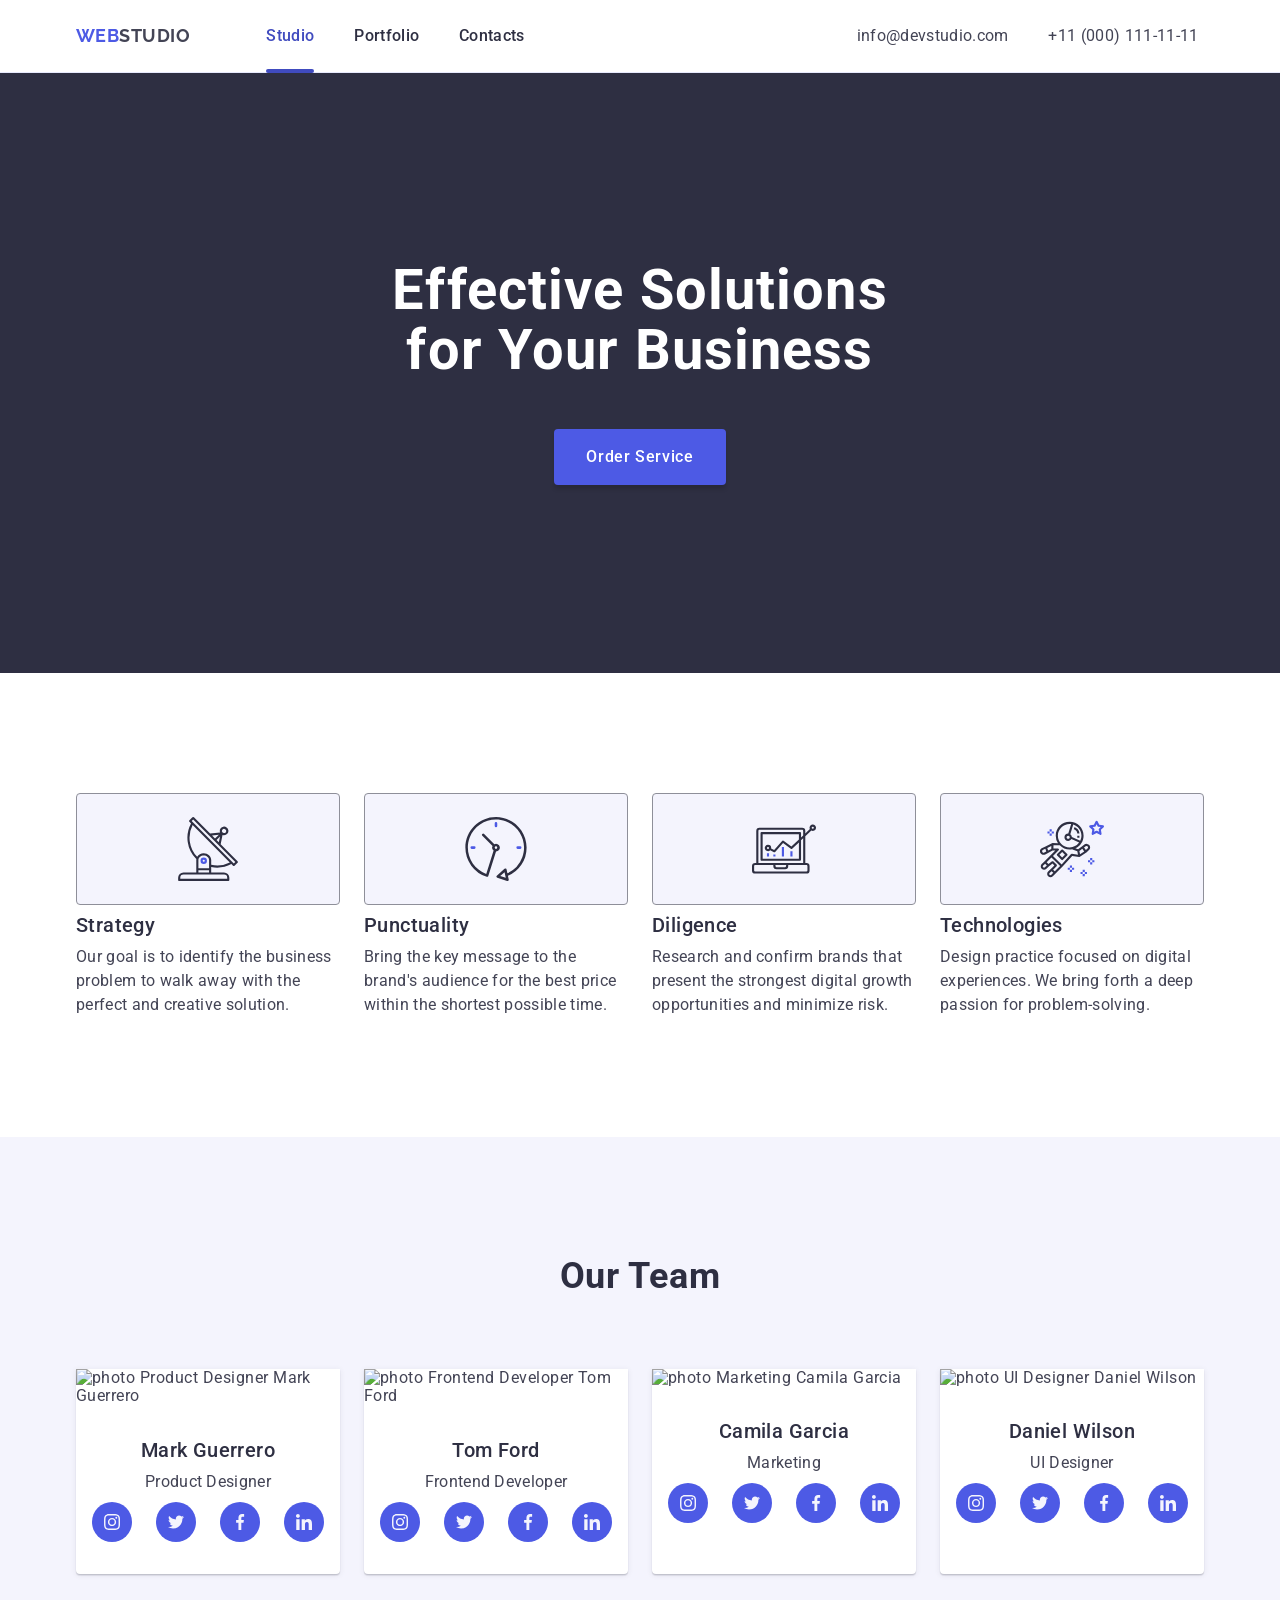
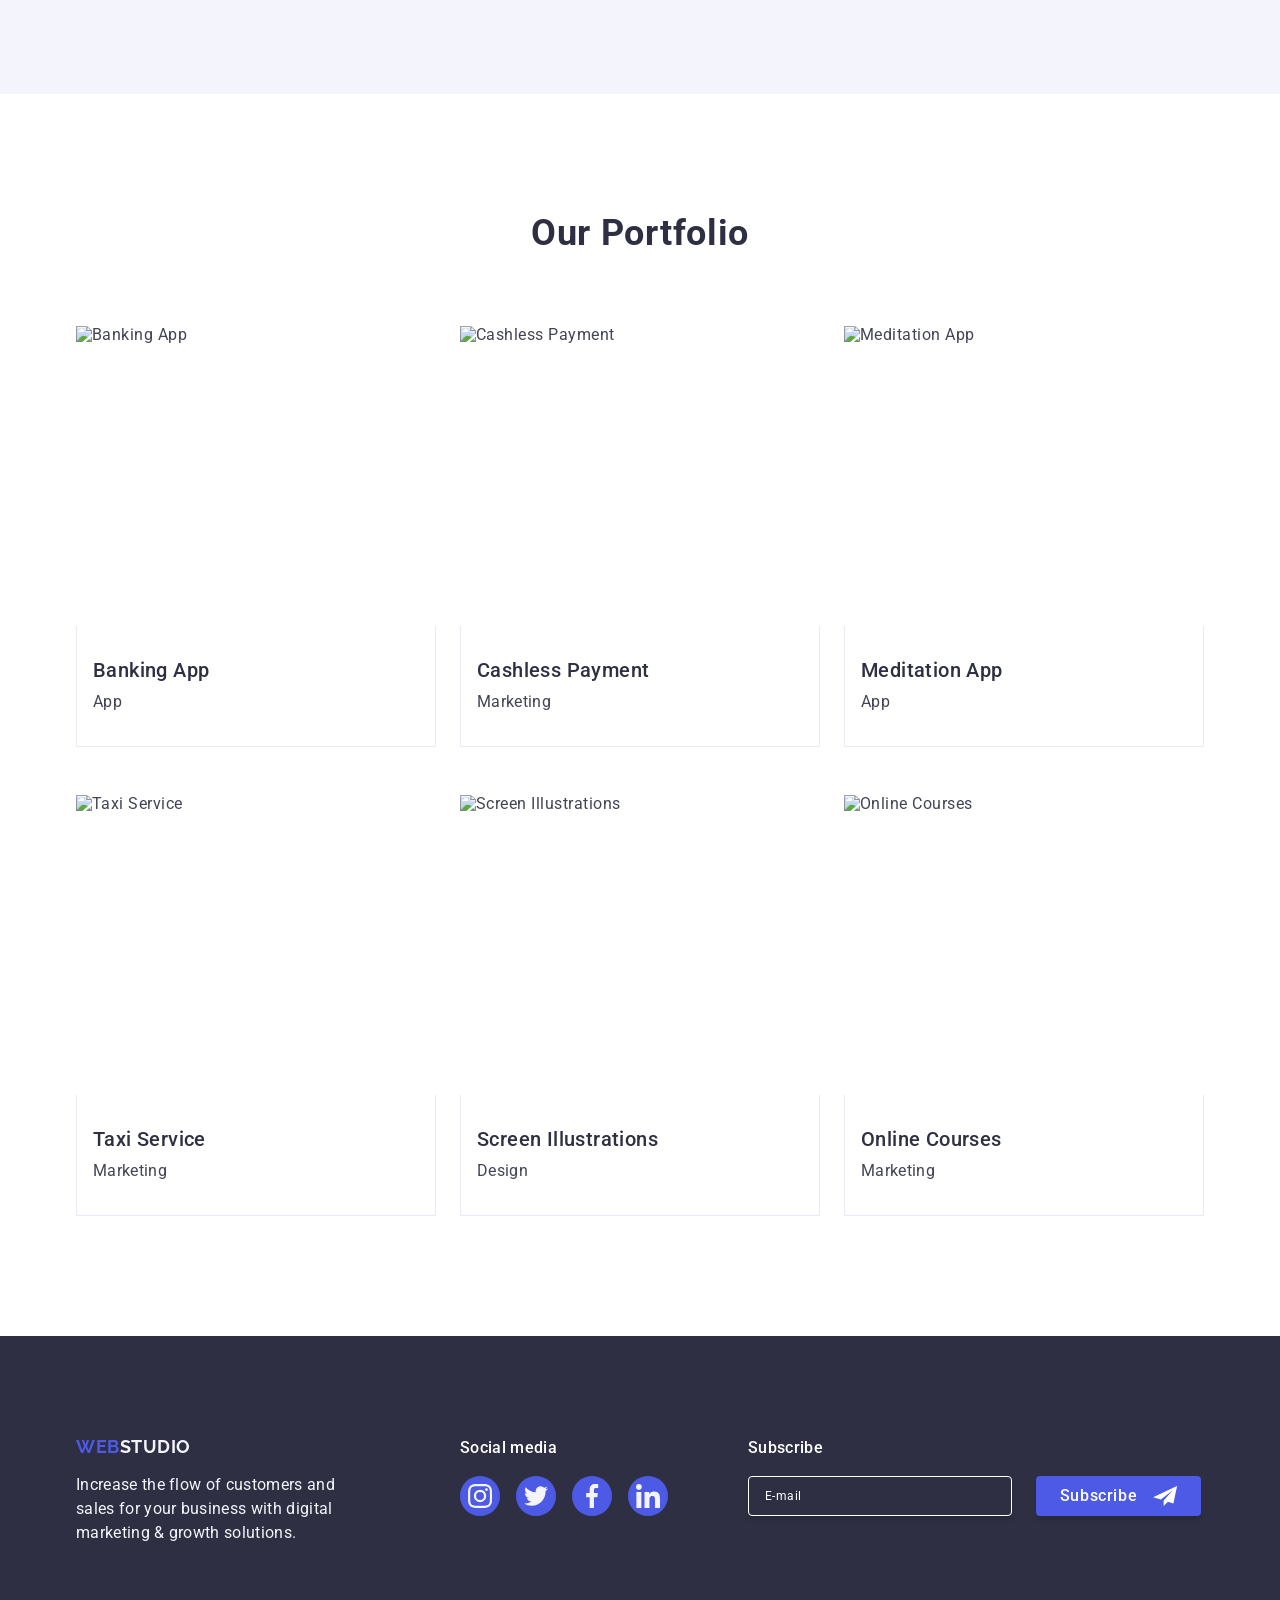
==== commit 07207e69: "new" ====
--- a/index.html
+++ b/index.html
@@ -341,38 +341,117 @@
            <p class="social-footer-text">Social media</p>
            <ul class="icon-social-footer">
             <li class="icon-item-footer">
-                <a class="social-icon-link" href="https://www.instagram.com/accounts/login/?next=https%3A%2F%2Fwww.instagram.com%2F">
+                <a class="footer-icon-link" href="https://www.instagram.com/accounts/login/?next=https%3A%2F%2Fwww.instagram.com%2F">
                 <svg class="social-footer" width="24" height="24">
                     <use href="./images/icons.svg#icon-instagram"></use>
                 </svg>    
                 </a>
             </li>
             <li class="icon-item-footer">
-                <a class="social-icon-link" href="https://twitter.com/">
+                <a class="footer-icon-link" href="https://twitter.com/">
                 <svg class="social-footer" width="24" height="24">
                 <use href="./images/icons.svg#icon-twitter"></use>
                     </svg>    
                     </a>  
             </li>
             <li class="icon-item-footer">
-                <a class="social-icon-link" href="https://uk-ua.facebook.com/">
+                <a class="footer-icon-link" href="https://uk-ua.facebook.com/">
                 <svg class="social-footer" width="24" height="24">
                 <use href="./images/icons.svg#icon-facebook"></use>
                     </svg>    
                     </a>  
             </li>
             <li class="icon-item-footer">
-                <a class="social-icon-link" href="https://www.linkedin.com/">
+                <a class="footer-icon-link" href="https://www.linkedin.com/">
                     <svg class="social-footer" width="24" height="24">
                     <use href="./images/icons.svg#icon-linkedin"></use>
                      </svg>    
                      </a>    
             </li>
-
         </ul>
-
+         </div>
+         <div class="footer-third">
+            <p class="footer-signup">Subscribe</p>
+            <form class="signup-form">
+                <label class="subscribe-label" for="subscribe">
+                    <input id="subscribe" class="footer-input" type="email" placeholder="E-mail" name="subscribe">
+                </label>
+                <button type="submit" class="button-subs">Subscribe
+                    <svg width="24" height="20"  class="icon-subs">
+                        <use href="./images/icons.svg#icon-subscribe"></use>
+                    </svg>
+                </button>
+            </form>
          </div>
          </div > 
     </footer>
+
+    <div class="backdrop">
+        <div class="modal">
+            <button type="button" class="close-button">
+                <svg class="close-butt-icon" width="8" height="8">
+                    <use href="./images/icons.svg#icon-btn-close">
+                    </use>
+                </svg>
+            </button>
+        <p class="form-header">Leave your contacts and we will call you back</p>
+        <form>
+            <div class="forminput-div">
+                <label class="form-label" for="user-name">
+                    Name
+                </label>
+                <div class="icon-input-group">
+                    <input class="form-input" name="user-name" type="text" id="user-name" />
+                    <svg width="12" height="12" class="input-icon">
+                        <use href="./images/icons.svg#icon-name"></use>
+                    </svg>
+                </div>
+            </div>
+            <div class="forminput-div">
+                <label class="form-label" for="phone">
+                    Phone
+                </label>
+                <div class="icon-input-group">
+                    <input class="form-input" name="phone" type="tel" id="phone" />
+                    <svg width="13" height="13" class="input-icon">
+                        <use href="./images/icons.svg#icon-phone"></use>
+                    </svg>
+                </div>
+            </div>
+            <div class="forminput-div">
+                <label class="form-label" for="email">
+                    Email
+                </label>
+                <div class="icon-input-group">
+                    <input class="form-input" name="email" type="email" id="email" />
+                    <svg width="16" height="12" class="input-icon">
+                        <use href="./images/icons.svg#icon-email"></use>
+                    </svg>
+                </div>
+            </div>
+            <div class="formcomment-div">
+                <label class="form-label" for="user-comment">
+                    Comment
+                </label>
+                <textarea class="form-textarea" name="user-comment" placeholder="Text input" id="user-comment"></textarea>
+            </div>
+            <div class="div-form-checkbox">
+                <input name="user-privacy" type="checkbox" id="user-privacy" class="visually-hidden" value="true" />
+                
+                <label class="label-checkbox" for="user-privacy">
+                    
+                    <span class="checkbox-view" id="one">
+                        <svg class="checkbox-icon" height="16" width="16">
+                            <use href="./images/icons.svg#icon-checkbox"></use>
+                        </svg>
+                    </span>
+                    I accept the terms and conditions of the&nbsp;<a class="privacy-style" href="">Privacy Policy</a>
+                </label>
+                
+            </div>
+            <button type="submit" class="order-button">Send</button>
+        </form>
+    </div>
+    </div>
 </body>
 </html>
--- a/css/styles.css
+++ b/css/styles.css
@@ -34,9 +34,19 @@
 
 button {
 cursor: pointer;
+font-family: inherit;
+	color: currentColor;
+}
+
+input {
+	font-family: inherit;
 }
 
 img {display: block;}
+
+.main-header {
+  box-shadow:  0px 2px 1px rgba(46, 47, 66, 0.08), 0px 1px 1px rgba(46, 47, 66, 0.16), 0px 1px 6px rgba(46, 47, 66, 0.08);;
+}
 
 .container {
   width: 1158px;
@@ -326,7 +336,8 @@
   transition: fill 250ms cubic-bezier(0.4, 0, 0.2, 1);
 }
 
-.social-icon-link:hover, .social-icon-link:focus {
+.social-icon-link:hover, 
+.social-icon-link:focus {
   background-color: #404BBF;}
 
 .portfolio {
@@ -493,7 +504,7 @@
   height: 40px;
 }
 
-.social-icon-link {
+.footer-icon-link {
   display: flex;
   align-items: center;
   justify-content: center;
@@ -509,5 +520,323 @@
   transition: fill 250ms cubic-bezier(0.4, 0, 0.2, 1);
 }
 
-.social-icon-link:hover, .social-icon-link:focus {
-  background-color: #404BBF;}+.footer-icon-link:hover, .footer-icon-link:focus {
+  background-color: #31d0aa;}
+
+  .footer-second {
+    margin-right: 80px;
+  }
+
+  .footer-third {
+    display: flex;
+    flex-direction: column;
+  }
+
+  .footer-signup {
+    margin-bottom: 16px;
+    font-weight: 500;
+    font-size: 16px;
+    line-height: 1.5;
+    letter-spacing: 0.02em;
+    color: #ffffff;
+}
+
+.signup-form {
+  display: flex;
+  gap: 24px;
+}
+
+.subscribe-label {
+  display: flex;
+}
+
+.footer-input {
+  border: 1px solid white;
+  background-color: transparent;
+  font-size: 12px;
+  line-height: 2;
+  letter-spacing: 0.04em;
+  border-radius: 4px;
+  width: 264px;
+  height: 40px;
+  padding-left: 16px;
+  color: white;
+  box-shadow: 0px 4px 4px rgba(0, 0, 0, 0.15);
+}
+
+.footer-input::placeholder {
+  color: white;
+}
+
+.footer-input:focus {
+  outline: none
+}
+
+.button-subs {
+  display: flex;
+  align-items: center;
+  justify-content: center;
+  color: #FFF;
+  font-family: "Roboto", sans-serif;
+  font-size: 16px;
+  font-weight: 500;
+  line-height: 1.5;
+  letter-spacing: 0.04em;
+  background-color: #4D5AE5;
+  border: none;
+  border-radius: 4px;
+  box-shadow: 0px 4px 4px 0px rgba(0, 0, 0, 0.15);
+  min-width: 165px;
+  height: 40px;
+  cursor: pointer;
+  transition: background-color 250ms cubic-bezier(0.4, 0, 0.2, 1);
+}
+
+.button-subs:hover, .button-subs:focus {
+  background-color: #404BBF;
+}
+
+.icon-subs {
+  fill: #fff;
+  margin-left: 16px;
+}
+
+  .backdrop {
+    position: fixed;
+    opacity: 0;
+    left: 0;
+    top: 0;
+    width: 100%;
+    height: 100%;
+    visibility: hidden;
+    pointer-events: none;
+    transition: opacity 250ms cubic-bezier(0.4, 0, 0.2, 1), visibility 250ms cubic-bezier(0.4, 0, 0.2, 1);
+}
+
+.backdrop.is-open {
+  width: 100%;
+  height: 100%;
+  opacity: 1;
+  background-color: rgba(46, 47, 66, 0.4);
+  pointer-events: auto;
+  visibility: visible;
+}
+
+.modal {
+  position: absolute;
+  background: #fcfcfc;
+  display: flex;
+  flex-direction: column;
+  top: 50%;
+  left: 50%;
+  width: 408px;
+  min-height: 584px;
+  margin: auto;
+  border-radius: 4px;
+  padding: 72px 24px 24px 24px;
+  transform: translate(-50%, -50%);
+  transition: transform 250ms cubic-bezier(0.4, 0, 0.2, 1);
+  box-shadow: 0px 1px 1px rgba(0, 0, 0, 0.14), 0px 1px 3px rgba(0, 0, 0, 0.12), 0px 2px 1px rgba(0, 0, 0, 0.2);
+}
+
+.close-button {
+  position: absolute;
+  top: 24px;
+  right: 24px;
+  width: 24px;
+  height: 24px;
+  display: flex;
+  justify-content: center;
+  align-items: center;
+  border-radius: 50%;
+  margin: 0 0 24px 0;
+  border: 1px solid rgba(0, 0, 0, 0.1);
+  background-color: #E7E9FC;
+  transition: background-color 250ms cubic-bezier(0.4, 0, 0.2, 1), border 250ms cubic-bezier(0.4, 0, 0.2, 1);
+  padding: 0;
+  cursor: pointer;
+}
+
+.close-butt-icon {
+  fill: #2E2F42;
+  transition: fill 250ms cubic-bezier(0.4, 0, 0.2, 1);
+}
+
+.close-button:hover .close-butt-icon, .close-button:focus .close-butt-icon {
+  fill: #FFFFFF;
+}
+
+.close-button:hover, .close-button:active, .close-button:focus {
+  background-color: #404BBF;
+  border: none;
+}
+
+.forminput-div {
+  margin-bottom: 8px;
+}
+
+.form-header {
+  font-size: 16px;
+  font-weight: 500;
+  line-height: 1.5;
+  letter-spacing: 0.02em;
+  text-align: center;
+  color: #2E2F42;
+  margin-bottom: 16px;
+}
+
+.form-label {
+  display: block;
+  position: relative;
+  font-size: 12px;
+  font-weight: 400;
+  line-height: 1.17;
+  margin-bottom: 4px;
+  letter-spacing: 0.04em;
+  text-align: left;
+  color: #8E8F99;
+}
+
+.form-input {
+  width: 100%;
+  height: 40px;
+  top: 18px;
+  font-size: 18px;
+  color: #2E2F42;
+  border-radius: 4px;
+  border: 1px solid rgba(46, 47, 66, 0.4);
+  background-color: transparent;
+  transition: border-color 250ms cubic-bezier(0.4, 0, 0.2, 1);
+  padding-left: 38px;
+  outline: transparent;
+}
+
+.icon-input-group {
+  position: relative;
+}
+
+.input-icon {
+  fill: #2E2F42;
+  position: absolute;
+  top: 50%;
+  transform: translateY(-50%);
+  left: 16px;
+  transition: fill 250ms cubic-bezier(0.4, 0, 0.2, 1);
+}
+
+.form-input:focus {
+  border: 1px solid #4D5AE5;
+}
+
+.form-input:focus-within + .input-icon {
+  fill: #4D5AE5;
+}
+
+#name:focus .input-icon {
+  fill: #4D5AE5;
+}
+
+.formcomment-div {
+  margin-bottom: 16px;
+}
+
+.form-textarea {
+  padding: 8px 16px;
+  width: 360px;
+  height: 120px;
+  color: rgba(46, 47, 66, 0.4);
+  font-size: 12px;
+  line-height: 1.17;
+  letter-spacing: 0.04em;
+  border-radius: 4px;
+  border-color: rgba(46, 47, 66, 0.4);
+  resize: none;
+  transition: border-color 250ms cubic-bezier(0.4, 0, 0.2, 1);
+  background-color: transparent;
+  outline: transparent;
+}
+
+.form-textarea:focus {
+  border-color:#4d5ae5;
+}
+
+.label-checkbox {
+  font-weight: 400;
+  font-size: 12px;
+  line-height: 1.17;
+  letter-spacing: 0.04em;
+  color: #8e8f99;
+}
+
+.div-form-checkbox a {
+  text-decoration: underline;
+}
+
+.checkbox-icon {
+  fill: #fff;
+}
+
+.checkbox-view {
+  cursor: pointer;
+  display: inline-flex;
+  align-items: center;
+  justify-content: center;
+  width: 16px;
+  height: 16px;
+  border: 1px solid rgba(46, 47, 66, 0.4);
+  border-radius: 2px;
+  margin-right: 8px;
+  fill: transparent;
+  transition: background-color 250ms cubic-bezier(0.4, 0, 0.2, 1), border 250ms cubic-bezier(0.4, 0, 0.2, 1), fill 250ms cubic-bezier(0.4, 0, 0.2, 1);
+}
+
+#user-privacy:checked + .label-checkbox .checkbox-view {
+  background-color: #404BBF;
+  border: none;
+  fill: #F4F4FD;
+}
+
+.privacy-style {
+  color: #4d5ae5;
+}
+
+.div-form-checkbox {
+  margin-bottom: 24px;
+  display: flex;
+}
+
+.div-form-checkbox p {
+  font-size: 12px;
+  font-weight: 400;
+  line-height: 14px;
+  letter-spacing: 0.04em;
+  text-align: left;
+  color: #2E2F42;
+}
+
+.order-button {
+  display: block;
+  margin: 0 auto;
+  color: #FFF;
+  font-family: "Roboto", sans-serif;
+  font-size: 16px;
+  font-style: normal;
+  font-weight: 500;
+  line-height: 1.5;
+  letter-spacing: 0.64px;
+  background:#4D5AE5;
+  border:none;
+  border-radius: 4px;
+  box-shadow: 0px 4px 4px 0px rgba(0, 0, 0, 0.15);
+  padding: 16px 32px;
+  min-width: 169px;
+  height: 56px;
+  cursor: pointer;
+  transition: background-color 250ms cubic-bezier(0.4, 0, 0.2, 1);
+}
+
+.order-button:hover,
+.order-button:focus {
+  background: #404BBF;
+  
+}
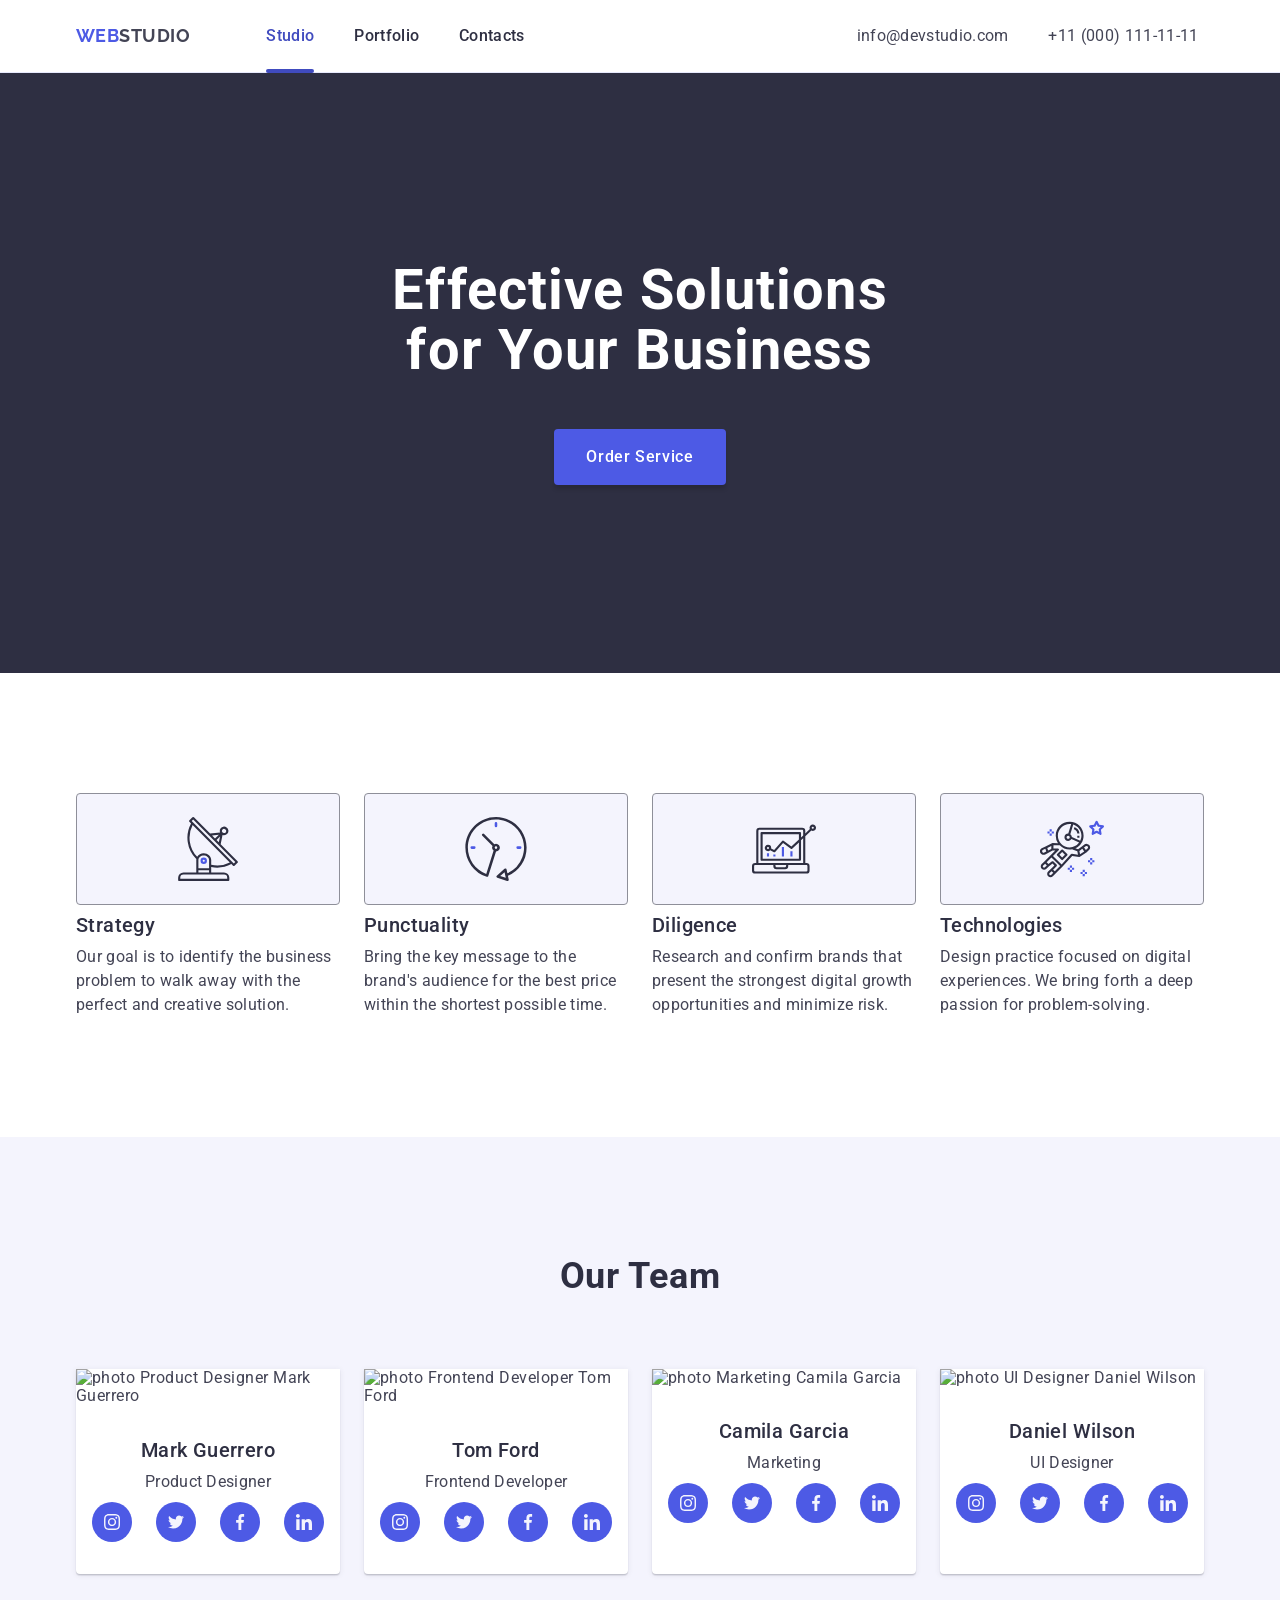
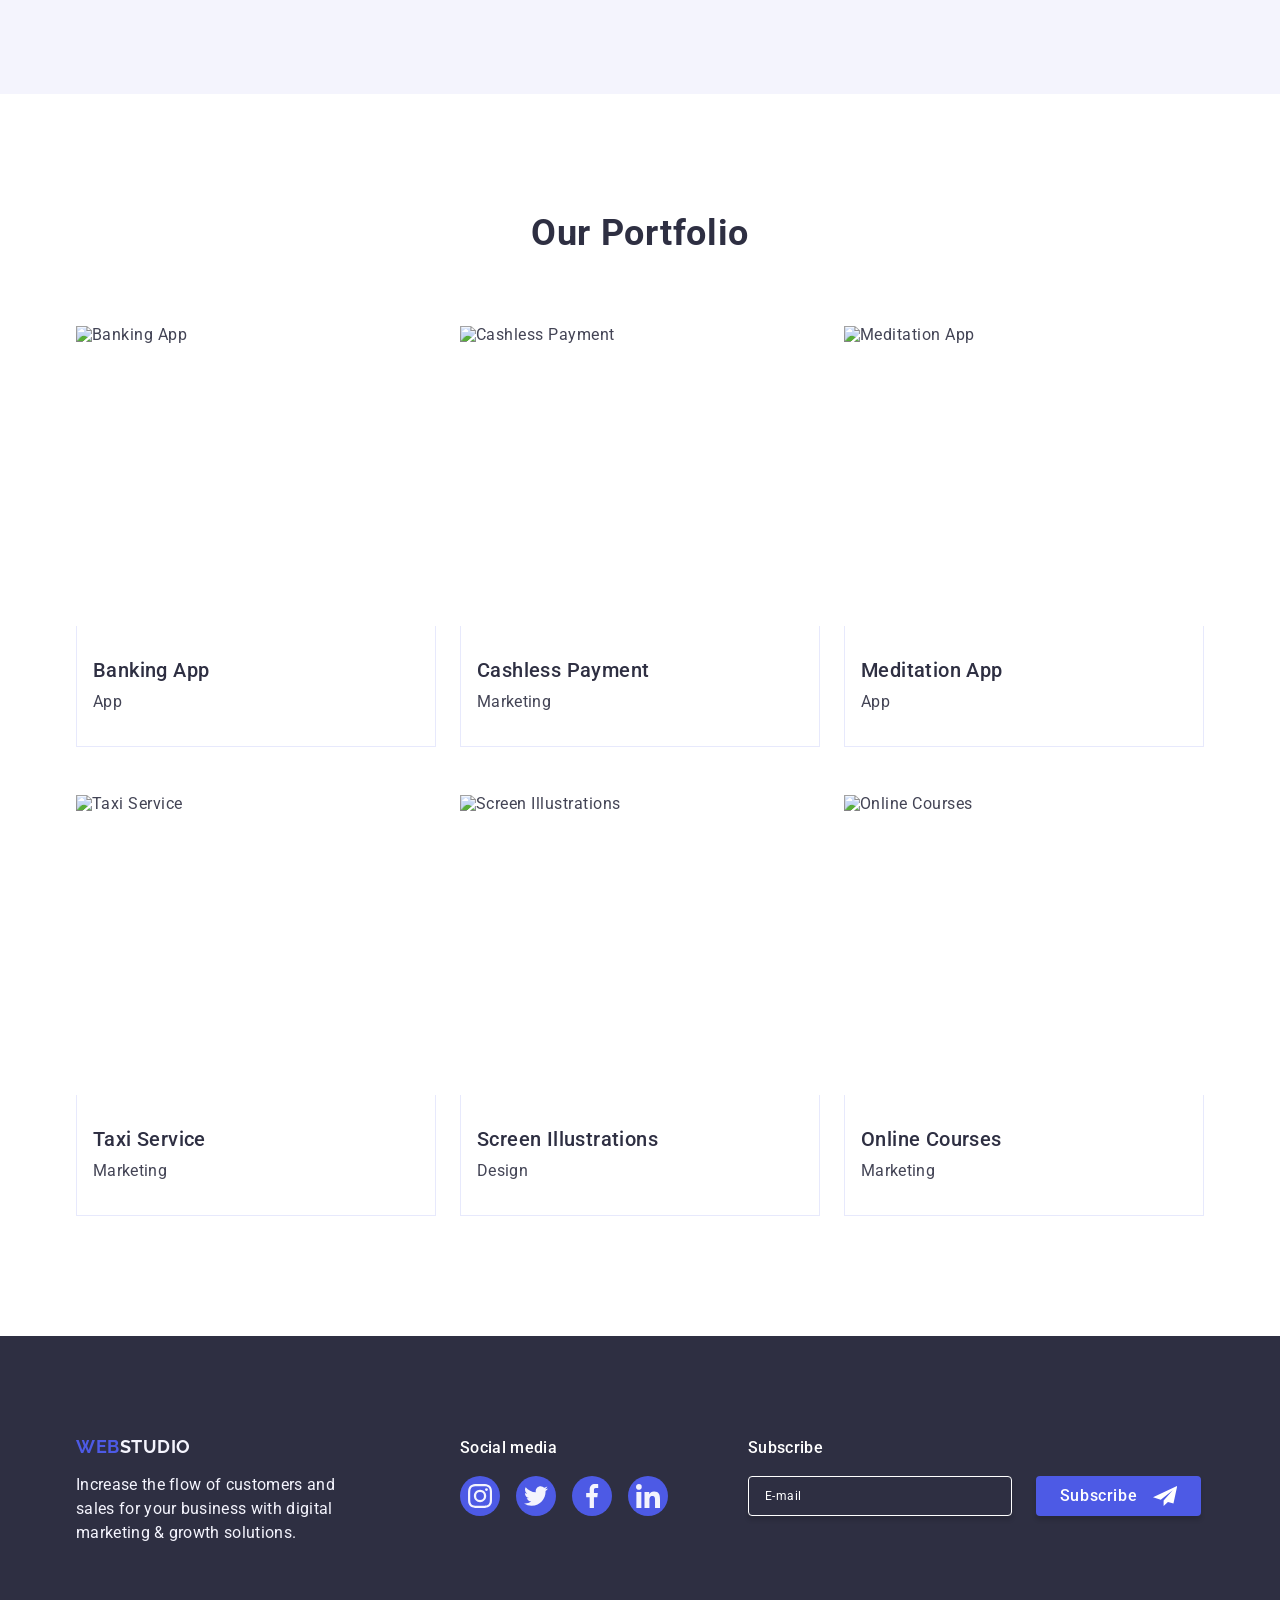
==== commit f5d7cbce: "new" ====
--- a/index.html
+++ b/index.html
@@ -377,7 +377,7 @@
                     <input id="subscribe" class="footer-input" type="email" placeholder="E-mail" name="subscribe">
                 </label>
                 <button type="submit" class="button-subs">Subscribe
-                    <svg width="24" height="20"  class="icon-subs">
+                    <svg width="24" height="24"  class="icon-subs">
                         <use href="./images/icons.svg#icon-subscribe"></use>
                     </svg>
                 </button>
@@ -402,7 +402,7 @@
                 </label>
                 <div class="icon-input-group">
                     <input class="form-input" name="user-name" type="text" id="user-name" />
-                    <svg width="12" height="12" class="input-icon">
+                    <svg width="18" height="24" class="input-icon">
                         <use href="./images/icons.svg#icon-name"></use>
                     </svg>
                 </div>
@@ -413,7 +413,7 @@
                 </label>
                 <div class="icon-input-group">
                     <input class="form-input" name="phone" type="tel" id="phone" />
-                    <svg width="13" height="13" class="input-icon">
+                    <svg width="18" height="24" class="input-icon">
                         <use href="./images/icons.svg#icon-phone"></use>
                     </svg>
                 </div>
@@ -424,7 +424,7 @@
                 </label>
                 <div class="icon-input-group">
                     <input class="form-input" name="email" type="email" id="email" />
-                    <svg width="16" height="12" class="input-icon">
+                    <svg width="18" height="24" class="input-icon">
                         <use href="./images/icons.svg#icon-email"></use>
                     </svg>
                 </div>
@@ -441,7 +441,7 @@
                 <label class="label-checkbox" for="user-privacy">
                     
                     <span class="checkbox-view" id="one">
-                        <svg class="checkbox-icon" height="16" width="16">
+                        <svg class="checkbox-icon" height="8" width="10">
                             <use href="./images/icons.svg#icon-checkbox"></use>
                         </svg>
                     </span>
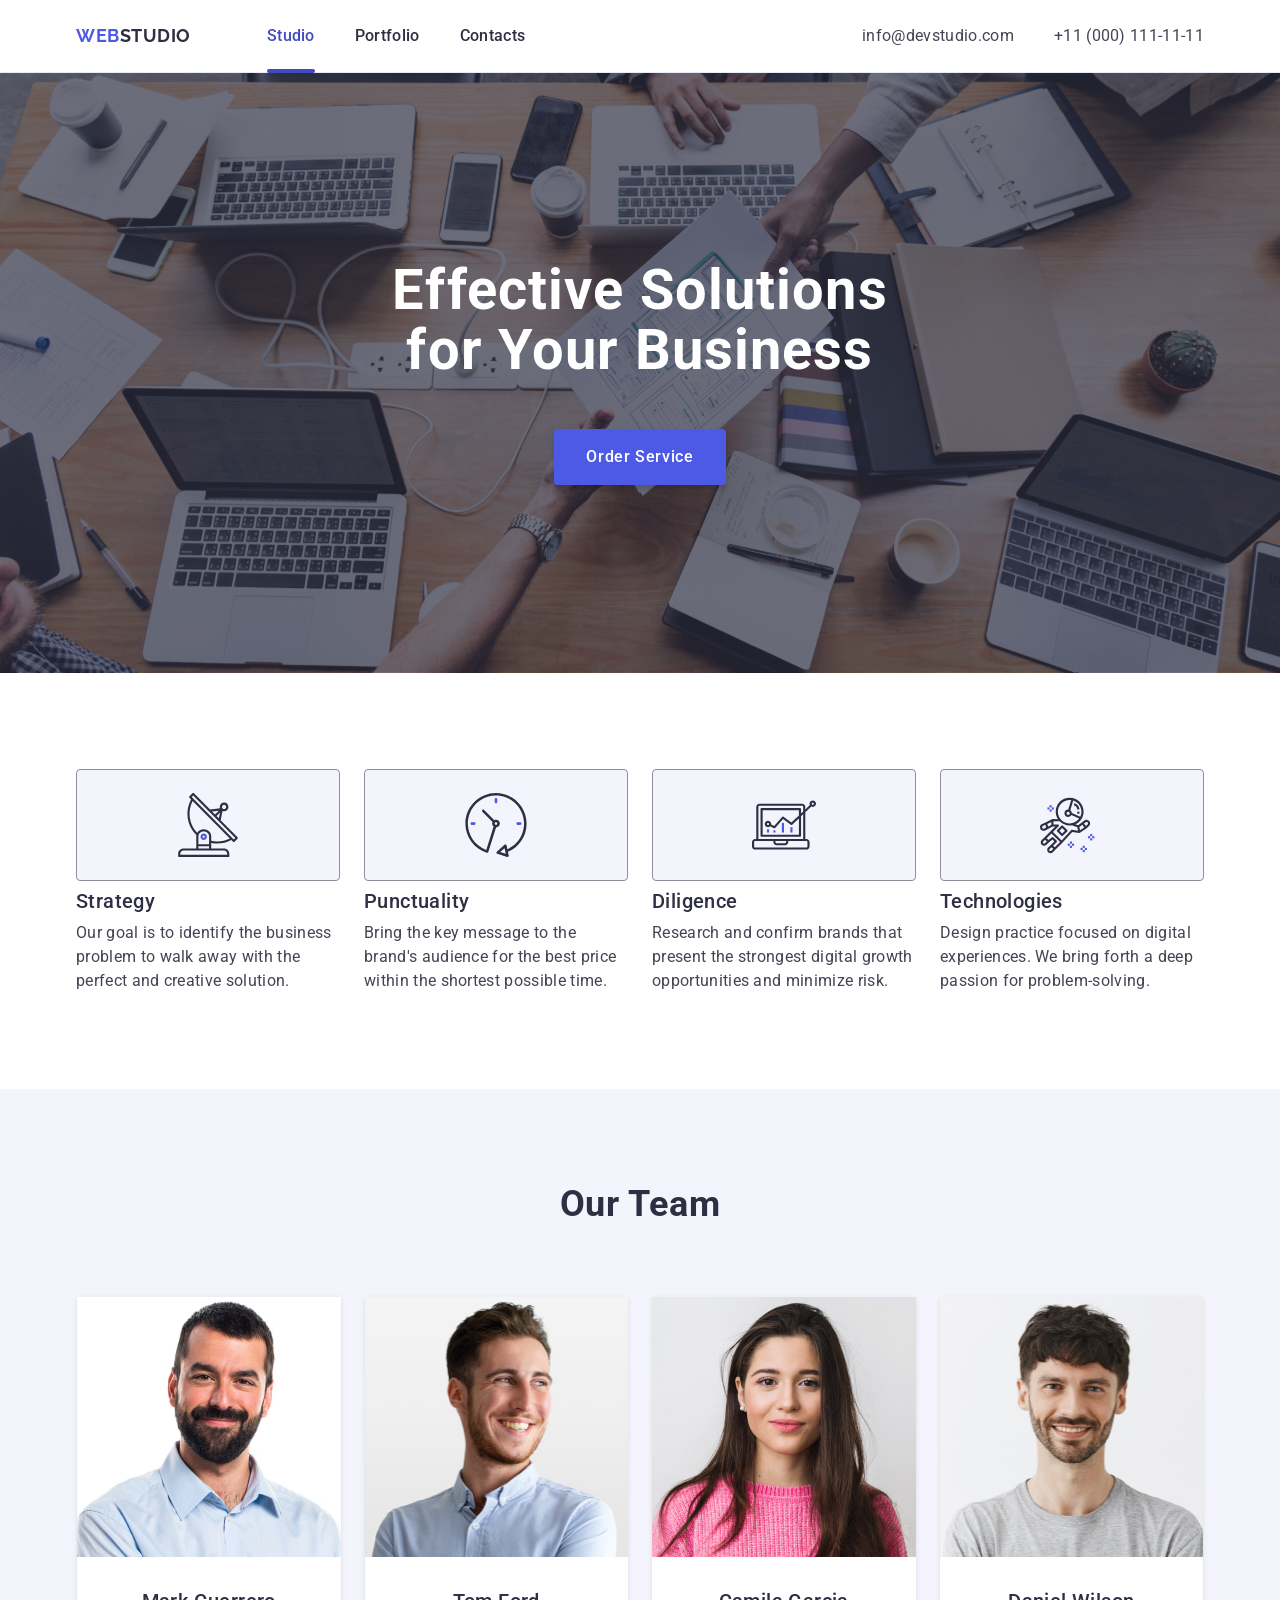
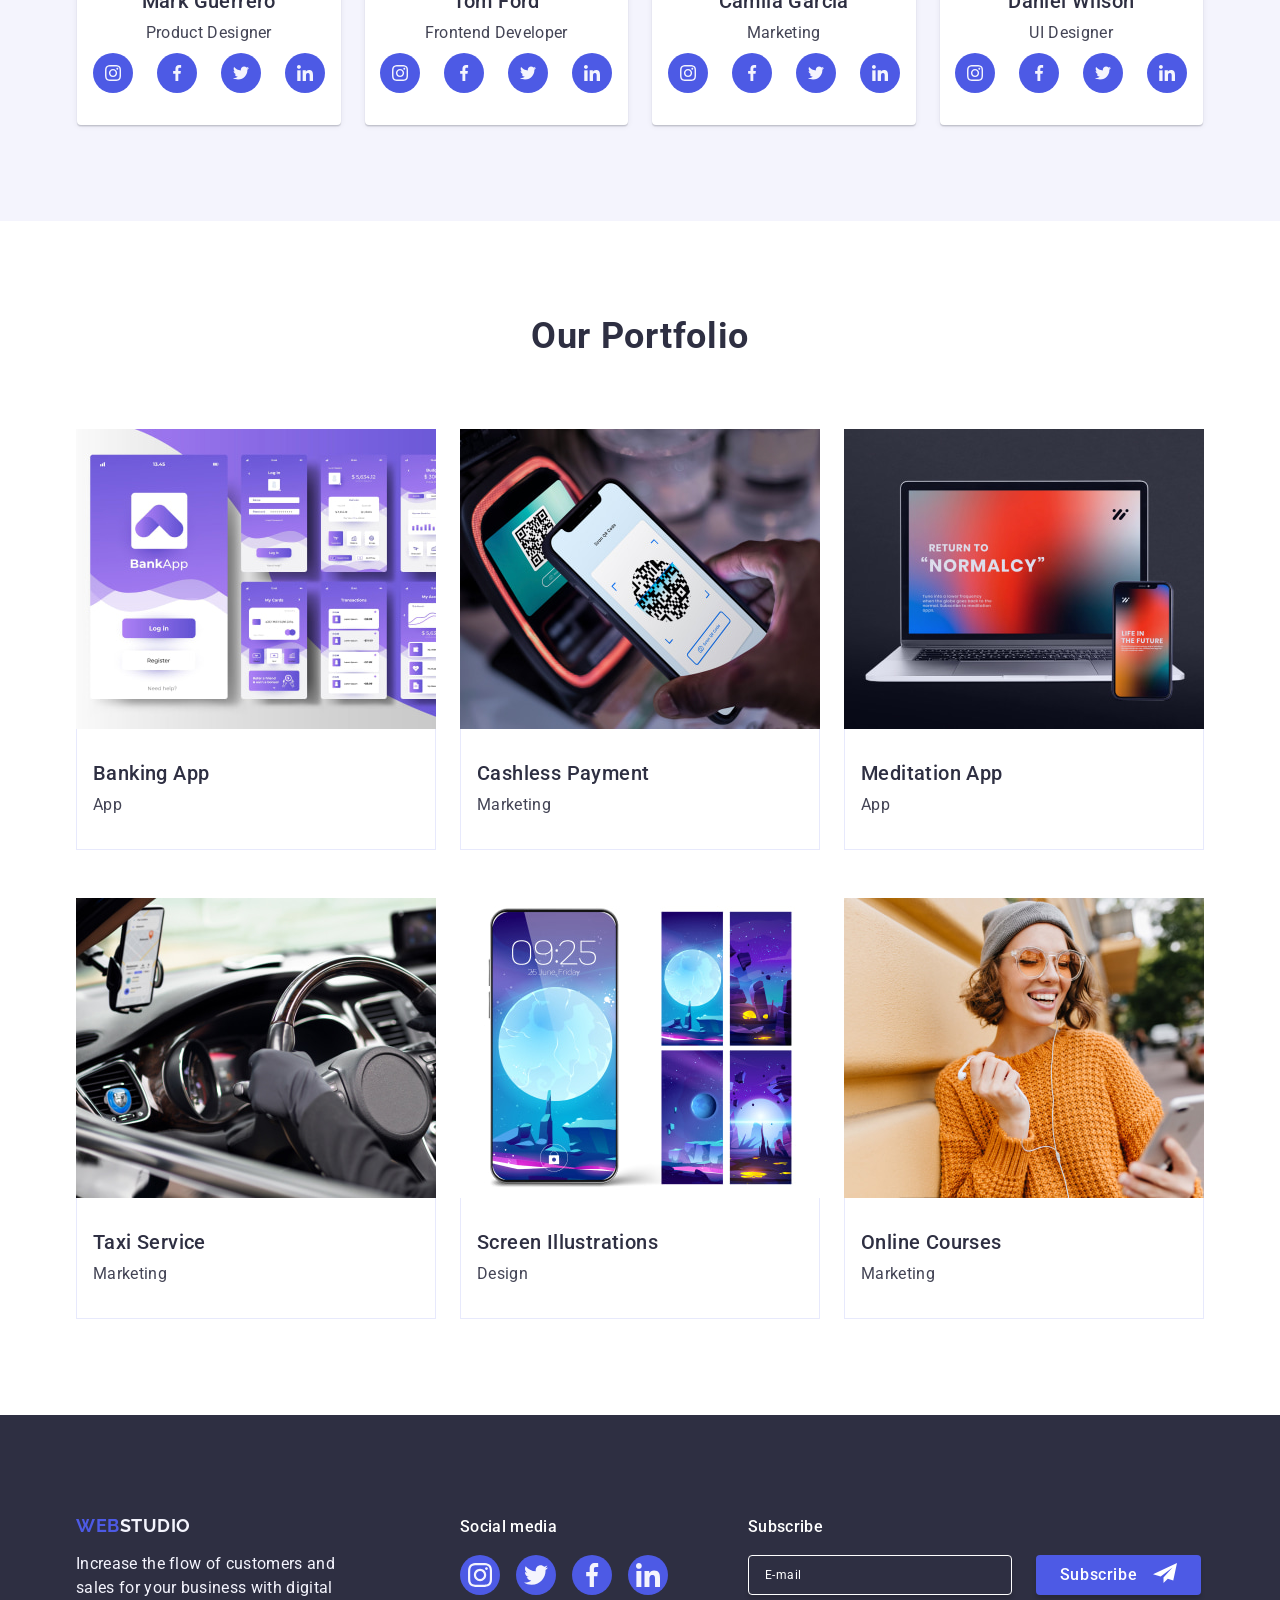
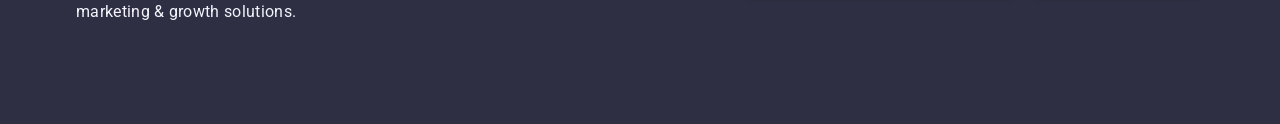
==== commit 89209bb8: "new" ====
--- a/index.html
+++ b/index.html
@@ -2,456 +2,612 @@
 <html lang="en">
 <head>
     <meta charset="UTF-8">
-    <meta http-equiv="X-UA-Compatible" content="IE=edge">
     <meta name="viewport" content="width=device-width, initial-scale=1.0">
     <title>WebStudio</title>
+    <link rel="stylesheet" href="https://cdnjs.cloudflare.com/ajax/libs/modern-normalize/2.0.0/modern-normalize.min.css"
+        integrity="sha512-4xo8blKMVCiXpTaLzQSLSw3KFOVPWhm/TRtuPVc4WG6kUgjH6J03IBuG7JZPkcWMxJ5huwaBpOpnwYElP/m6wg=="
+        crossorigin="anonymous" referrerpolicy="no-referrer" />
+    <link rel="stylesheet" href="./css/styles.css">
     <link rel="preconnect" href="https://fonts.googleapis.com">
-<link rel="preconnect" href="https://fonts.gstatic.com" crossorigin>
-<link href="https://fonts.googleapis.com/css2?family=Raleway:wght@700&family=Roboto:wght@400;500;700&display=swap" rel="stylesheet">
-<link rel="stylesheet" href="https://cdnjs.cloudflare.com/ajax/libs/modern-normalize/2.0.0/modern-normalize.min.css">
-     <link rel="stylesheet" href="./css/styles.css">
+    <link rel="preconnect" href="https://fonts.gstatic.com" crossorigin>
+    <link href="https://fonts.googleapis.com/css2?family=Raleway:wght@700&family=Roboto:wght@400;500;700&display=swap"
+        rel="stylesheet">
+    
 </head>
-
 <body>
-    <header class="main-header">
-        <div class="container container-navigation">
-        <nav class="main-navigation">
-        <a href="./index.html" class="web-logo">Web<span class="studio-logo">Studio</span></a>
-        <ul class="navigation">
-            <li><a href="./index.html" class="navigation-link-active">Studio</a></li>
-            <li><a href="./index.html" class="navigation-link">Portfolio</a></li>
-            <li><a href="./index.html" class="navigation-link">Contacts</a></li>
-        </ul>
-        </nav>
-        <address>
-        <ul class="contacts">
-           <li><a href="mailto:info@devstudio.com"  class="contacts-link">info@devstudio.com</a></li>
-           <li><a href="tel:+11(000)1111111"  class="contacts-link">+11 (000) 111-11-11</a></li>
-        </ul>
-        </address>
-       </div> 
+    <header class="header-border">
+        <div class="container">
+            <nav class="container-logo-nav">
+                <a href="./index.html" class="logo-header">Web<span class="logo-studio-header">Studio</span></a>
+                <a class="mob-menu-ref">
+                    <svg class="mob-menu-butt" width="24" height="24">
+                    <use href="./images/icons.svg#mob-menu-butt"></use>
+                </svg>
+                </a>
+                
+                <ul class="container-logo-nav-ul">
+                    <li><a href="./index.html" class="header-nav-active">Studio</a></li>
+                    <li><a href="" class="header-nav-inactive">Portfolio</a></li>
+                    <li><a href="" class="header-nav-inactive">Contacts</a></li>
+                </ul>
+            </nav>
+            <address class="header-address">
+                <ul class="contacts-list">
+                    <li>
+                        <a href="mailto:info@devstudio.com" class="header-contacts">info@devstudio.com</a>
+                    </li>
+                    <li>
+                        <a href="tel:+110001111111" class="header-contacts">+11 (000) 111-11-11</a>
+                    </li>
+                </ul>
+            </address>
+        </div>
     </header>
-        
+    
     <main>
-        <section class="hero">
+        <section class="effective-solution">
             <div class="container">
-        <h1 class="hero-title">Effective Solutions for Your Business</h1>
-        <button type="button" class="action-button">Order Service</button>
-        </div>
-       </section>
-        <section class="section-principels">
+                <h1 class="main-page-descr">Effective Solutions for Your Business</h1>
+                <button type="button" class="order-button">Order Service</button>
+            </div>
+            
+        </section>
+        <section class="our-benefits">
             <div class="container">
-        <h2 class="visually-hidden">work-grounds</h2>
-        <ul class="principels-list">
-        <li class="principels-item">
-            <div class="icon-principels">
-                <svg class="icon" width="64" height="64">
-                <use href="./images/icons.svg#icon-antenna"></use>
-                </svg>
-            </div>
-        <h3 class="principels-title">Strategy</h3>
-        <p class="principels-meaning">Our goal is to identify the business problem to walk away with the perfect and creative solution. </p></li>
-        <li class="principels-item">
-            <div class="icon-principels">
-                <svg class="icon" width="64" height="64">
-                <use href="./images/icons.svg#icon-clock"></use>
-                </svg>
-            </div>
-        <h3 class="principels-title">Punctuality</h3>
-        <p class="principels-meaning">Bring the key message to the brand's audience for the best price within the shortest possible time.</p></li>
-        <li class="principels-item">
-            <div class="icon-principels">
-                <svg class="icon" width="64" height="64">
-                <use href="./images/icons.svg#icon-diagram"></use>
-                </svg>
-            </div>
-        <h3 class="principels-title">Diligence</h3>
-        <p class="principels-meaning">Research and confirm brands that present the strongest digital growth opportunities and minimize risk.</p></li>
-        <li class="principels-item">
-            <div class="icon-principels">
-                <svg class="icon" width="64" height="64">
-                <use href="./images/icons.svg#icon-astronaut"></use>
-                </svg>
-            </div>
-        <h3 class="principels-title">Technologies</h3>
-        <p class="principels-meaning">Design practice focused on digital experiences. We bring forth a deep passion for problem-solving.</p></li>
-        </ul>
-        </div>
-    </section>
-    
-        <section class="team">
-            <div class="container">
-            <h2 class="team-section">Our Team</h2>
-            <ul class="team-list">
-                <li class="team-item"> <img src="./images/product_designer.jpg" alt="photo Product Designer Mark Guerrero" width="264">
-                    <div class="container-meaning">
-                    <h3 class="team-title"> Mark Guerrero </h3>
-            <p class="job-title">Product Designer</p>
-            <ul class="icon-social">
-                <li class="icon-item">
-                    <a class="social-icon-link" href="https://www.instagram.com/accounts/login/?next=https%3A%2F%2Fwww.instagram.com%2F">
-                    <svg class="social" width="16" height="16">
-                        <use href="./images/icons.svg#icon-instagram"></use>
-                    </svg>    
-                    </a>
-                </li>
-                <li class="icon-item">
-                    <a class="social-icon-link" href="https://twitter.com/">
-                    <svg class="social" width="16" height="16">
-                    <use href="./images/icons.svg#icon-twitter"></use>
-                        </svg>    
-                        </a>  
-                </li>
-                <li class="icon-item">
-                    <a class="social-icon-link" href="https://uk-ua.facebook.com/">
-                    <svg class="social" width="16" height="16">
-                    <use href="./images/icons.svg#icon-facebook"></use>
-                        </svg>    
-                        </a>  
-                </li>
-                <li class="icon-item">
-                    <a class="social-icon-link" href="https://www.linkedin.com/">
-                        <svg class="social" width="16" height="16">
-                        <use href="./images/icons.svg#icon-linkedin"></use>
-                         </svg>    
-                         </a>    
-                </li>
-
-            </ul>
-            </div>
-        </li>
-        <li class="team-item"> <img src="./images/frontend_developer.jpg" alt="photo Frontend Developer Tom Ford" width="264">
-            <div class="container-meaning">
-            <h3 class="team-title">Tom Ford</h3>
-            <p class="job-title">Frontend Developer</p>
-            <ul class="icon-social">
-                <li class="icon-item">
-                    <a class="social-icon-link" href="https://www.instagram.com/accounts/login/?next=https%3A%2F%2Fwww.instagram.com%2F">
-                    <svg class="social" width="16" height="16">
-                        <use href="./images/icons.svg#icon-instagram"></use>
-                    </svg>    
-                    </a>
-                </li>
-                <li class="icon-item">
-                    <a class="social-icon-link" href="https://twitter.com/">
-                    <svg class="social" width="16" height="16">
-                    <use href="./images/icons.svg#icon-twitter"></use>
-                        </svg>    
-                        </a>  
-                </li>
-                <li class="icon-item">
-                    <a class="social-icon-link" href="https://uk-ua.facebook.com/">
-                    <svg class="social" width="16" height="16">
-                    <use href="./images/icons.svg#icon-facebook"></use>
-                        </svg>    
-                        </a>  
-                </li>
-                <li class="icon-item">
-                    <a class="social-icon-link" href="https://www.linkedin.com/">
-                        <svg class="social" width="16" height="16">
-                        <use href="./images/icons.svg#icon-linkedin"></use>
-                         </svg>    
-                         </a>    
-                </li>
-
-            </ul>
-
-           </div>
-        </li>
-        <li class="team-item"> <img src="./images/marketing.jpg" alt="photo Marketing Camila Garcia" width="264">
-            <div class="container-meaning">
-            <h3 class="team-title">Camila Garcia</h3>
-            <p class="job-title">Marketing</p>
-            <ul class="icon-social">
-                <li class="icon-item">
-                    <a class="social-icon-link" href="https://www.instagram.com/accounts/login/?next=https%3A%2F%2Fwww.instagram.com%2F">
-                    <svg class="social" width="16" height="16">
-                        <use href="./images/icons.svg#icon-instagram"></use>
-                    </svg>    
-                    </a>
-                </li>
-                <li class="icon-item">
-                    <a class="social-icon-link" href="https://twitter.com/">
-                    <svg class="social" width="16" height="16">
-                    <use href="./images/icons.svg#icon-twitter"></use>
-                        </svg>    
-                        </a>  
-                </li>
-                <li class="icon-item">
-                    <a class="social-icon-link" href="https://uk-ua.facebook.com/">
-                    <svg class="social" width="16" height="16">
-                    <use href="./images/icons.svg#icon-facebook"></use>
-                        </svg>    
-                        </a>  
-                </li>
-                <li class="icon-item">
-                    <a class="social-icon-link" href="https://www.linkedin.com/">
-                        <svg class="social" width="16" height="16">
-                        <use href="./images/icons.svg#icon-linkedin"></use>
-                         </svg>    
-                         </a>    
-                </li>
-
-            </ul>
-            </div>
-        </li>
-        <li class="team-item"> <img src="./images/ui_designer.jpg" alt="photo UI Designer Daniel Wilson" width="264">
-            <div class="container-meaning">
-            <h3 class="team-title">Daniel Wilson</h3>
-            <p class="job-title">UI Designer</p>
-            <ul class="icon-social">
-                <li class="icon-item">
-                    <a class="social-icon-link" href="https://www.instagram.com/accounts/login/?next=https%3A%2F%2Fwww.instagram.com%2F">
-                    <svg class="social" width="16" height="16">
-                        <use href="./images/icons.svg#icon-instagram"></use>
-                    </svg>    
-                    </a>
-                </li>
-                <li class="icon-item">
-                    <a class="social-icon-link" href="https://twitter.com/">
-                    <svg class="social" width="16" height="16">
-                    <use href="./images/icons.svg#icon-twitter"></use>
-                        </svg>    
-                        </a>  
-                </li>
-                <li class="icon-item">
-                    <a class="social-icon-link" href="https://uk-ua.facebook.com/">
-                    <svg class="social" width="16" height="16">
-                    <use href="./images/icons.svg#icon-facebook"></use>
-                        </svg>    
-                        </a>  
-                </li>
-                <li class="icon-item">
-                    <a class="social-icon-link" href="https://www.linkedin.com/">
-                        <svg class="social" width="16" height="16">
-                        <use href="./images/icons.svg#icon-linkedin"></use>
-                         </svg>    
-                         </a>    
-                </li>
-
-            </ul>
-            </div>
-        </li>
+            <h2 class="visually-hidden">Benefits</h2>
+            <ul class="cont-benefits-list">
+                <li class="benefits-listitem">
+                    <div class="icon-center">
+                        <svg width="64" height="64" class="icon">
+                            <use href="./images/icons.svg#antenna">
+                            </use>
+                        </svg>
+                    </div>
+                    <h3 class="benefits-headers">Strategy</h3>
+                    <p class="benefits-paragraph">Our goal is to identify the business problem to walk away with the perfect and creative solution.</p>
+                </li>
+                <li class="benefits-listitem">
+                    <div class="icon-center">
+                        <svg width="64" height="64" class="icon">
+                            <use href="./images/icons.svg#clock">
+                            </use>
+                        </svg>
+                    </div>
+                    <h3 class="benefits-headers">Punctuality</h3>
+                    <p class="benefits-paragraph">Bring the key message to the brand's audience for the best price within the shortest possible time.</p>
+                </li>
+                <li class="benefits-listitem">
+                    <div class="icon-center">
+                        <svg width="64" height="64" class="icon">
+                            <use href="./images/icons.svg#diagram">
+                            </use>
+                        </svg>
+                    </div>
+                    <h3 class="benefits-headers">Diligence</h3>
+                    <p class="benefits-paragraph">Research and confirm brands that present the strongest digital growth opportunities and minimize risk.</p>
+                </li>
+                <li class="benefits-listitem">
+                    <div class="icon-center">
+                        <svg width="64" height="64" class="icon">
+                            <use href="./images/icons.svg#astronaut">
+                            </use>
+                        </svg>
+                    </div>
+                    <h3 class="benefits-headers">Technologies</h3>
+                    <p class="benefits-paragraph">Design practice focused on digital experiences. We bring forth a deep passion for problem-solving.</p>
+                </li>
             </ul>
             </div>
         </section>
-    
+        <section class="our-team">
+            <div class="container">
+            <h2 class="our-team-head">Our Team</h2>
+            <ul class="cont-team-list">
+                <li class="our-team-list">
+                    <img 
+                        srcset="./images/img.jpg 1x, ./images/Mark-guerro-2x.jpg 2x"
+                        src="./images/img.jpg"
+                        alt="Mark Guerrero" width="264" height="260">
+                    <div class="person-descr">
+                        <h3 class="team-persons">Mark Guerrero</h3>
+                        <p class="team-persons-descr">Product Designer</p>
+                        <ul class="icon-persons-block">
+                                <li class="icon-persons-block-item">
+                                    <a class="icon-link" href="instagram">
+                                        <svg class="icon-social" height="16" width="16">
+                                            <use href="./images/icons.svg#instagram">
+                                            </use>
+                                        </svg>
+                                    </a>
+                                </li>
+                                <li class="icon-persons-block-item">
+                                    <a class="icon-link" href="facebook">
+                                        <svg class="icon-social" height="16" width="16">
+                                            <use href="./images/icons.svg#facebook">
+                                            </use>
+                                        </svg>
+                                    </a>
+                                    
+                                </li>
+                                <li class="icon-persons-block-item">
+                                    <a class="icon-link" href="twitter">
+                                        <svg class="icon-social" height="16" width="16">
+                                            <use href="./images/icons.svg#twitter">
+                                            </use>
+                                        </svg>
+                                    </a>
+                                </li>
+                                <li class="icon-persons-block-item">
+                                    <a class="icon-link" href="linkedin">
+                                        <svg class="icon-social" height="16" width="16">
+                                            <use href="./images/icons.svg#linkedin">
+                                            </use>
+                                        </svg>
+                                    </a>
+                                </li>
+                        </ul>
+                    </div>
+                </li>
+                <li class="our-team-list">
+                    <img 
+                        srcset="./images/img1.jpg 1x, ./images/Tom-Ford-2x.jpg 2x"
+                        src="./images/img1.jpg"
+                        alt="Tom Ford" width="264" height="260">
+                    <div class="person-descr">
+                        <h3 class="team-persons">Tom Ford</h3>
+                        <p class="team-persons-descr">Frontend Developer</p>
+                            <ul class="icon-persons-block">
+                                <li class="icon-persons-block-item">
+                                    <a class="icon-link" href="instagram">
+                                        <svg class="icon-social" height="16" width="16">
+                                            <use href="./images/icons.svg#instagram">
+                                            </use>
+                                        </svg>
+                                    </a>
+                                </li>
+                                <li class="icon-persons-block-item">
+                                    <a class="icon-link" href="facebook">
+                                        <svg class="icon-social" height="16" width="16">
+                                            <use href="./images/icons.svg#facebook">
+                                            </use>
+                                        </svg>
+                                    </a>
+                        
+                                </li>
+                                <li class="icon-persons-block-item">
+                                    <a class="icon-link" href="twitter">
+                                        <svg class="icon-social" height="16" width="16">
+                                            <use href="./images/icons.svg#twitter">
+                                            </use>
+                                        </svg>
+                                    </a>
+                                </li>
+                                <li class="icon-persons-block-item">
+                                    <a class="icon-link" href="linkedin">
+                                        <svg class="icon-social" height="16" width="16">
+                                            <use href="./images/icons.svg#linkedin">
+                                            </use>
+                                        </svg>
+                                    </a>
+                                </li>
+                            </ul>
+                    </div>
+                </li>
+                <li class="our-team-list">
+                    <img
+                        srcset="./images/img2.jpg 1x, ./images/Camila-Garsia-2x.jpg 2x" 
+                        src="./images/img2.jpg" 
+                        alt="Camila Garcia" width="264" height="260">
+                    <div class="person-descr">
+                        <h3 class="team-persons">Camila Garcia</h3>
+                        <p class="team-persons-descr">Marketing</p>
+                            <ul class="icon-persons-block">
+                                    <li class="icon-persons-block-item">
+                                        <a class="icon-link" href="instagram">
+                                            <svg class="icon-social" height="16" width="16">
+                                                <use href="./images/icons.svg#instagram">
+                                                </use>
+                                            </svg>
+                                        </a>
+                                    </li>
+                                    <li class="icon-persons-block-item">
+                                        <a class="icon-link" href="facebook">
+                                            <svg class="icon-social" height="16" width="16">
+                                                <use href="./images/icons.svg#facebook">
+                                                </use>
+                                            </svg>
+                                        </a>
+                            
+                                    </li>
+                                    <li class="icon-persons-block-item">
+                                        <a class="icon-link" href="twitter">
+                                            <svg class="icon-social" height="16" width="16">
+                                                <use href="./images/icons.svg#twitter">
+                                                </use>
+                                            </svg>
+                                        </a>
+                                    </li>
+                                    <li class="icon-persons-block-item">
+                                        <a class="icon-link" href="linkedin">
+                                            <svg class="icon-social" height="16" width="16">
+                                                <use href="./images/icons.svg#linkedin">
+                                                </use>
+                                            </svg>
+                                        </a>
+                                    </li>
+                            </ul>
+                    </div>
+                </li>
+                <li class="our-team-list">
+                    <img 
+                        srcset="./images/img3.jpg 1x, ./images/Daniel-Wilson-2x.jpg 2x"
+                        src="./images/img3.jpg"
+                        alt="Daniel Wilson" width="264" height="260">
+                    <div class="person-descr">
+                        <h3 class="team-persons">Daniel Wilson</h3>
+                        <p class="team-persons-descr">UI Designer</p>
+                            <ul class="icon-persons-block">
+                                    <li class="icon-persons-block-item">
+                                        <a class="icon-link" href="instagram">
+                                            <svg class="icon-social" height="16" width="16">
+                                                <use href="./images/icons.svg#instagram">
+                                                </use>
+                                            </svg>
+                                        </a>
+                                    </li>
+                                    <li class="icon-persons-block-item">
+                                        <a class="icon-link" href="facebook">
+                                            <svg class="icon-social" height="16" width="16">
+                                                <use href="./images/icons.svg#facebook">
+                                                </use>
+                                            </svg>
+                                        </a>
+                            
+                                    </li>
+                                    <li class="icon-persons-block-item">
+                                        <a class="icon-link" href="twitter">
+                                            <svg class="icon-social" height="16" width="16">
+                                                <use href="./images/icons.svg#twitter">
+                                                </use>
+                                            </svg>
+                                        </a>
+                                    </li>
+                                    <li class="icon-persons-block-item">
+                                        <a class="icon-link" href="linkedin">
+                                            <svg class="icon-social" height="16" width="16">
+                                                <use href="./images/icons.svg#linkedin">
+                                                </use>
+                                            </svg>
+                                        </a>
+                                    </li>
+                            </ul>
+                    </div>
+                </li>
+            </ul>
+            </div>
+        </section>
         <section class="portfolio">
             <div class="container">
-            <h2 class="portfolio-section">Our Portfolio</h2>
-            <ul class="portfolio-list">
-                <li class="portfolio-item">
-                    <div class="overlay-portfolio">
-                    <img src="./images/banking-app.jpg" alt="Banking App" width="360">
-                    <p class="overlay-text">
-                    14 Stylish and User-Friendly App Design Concepts · Task Manager App ·
-                     Calorie Tracker App · Exotic Fruit Ecommerce App · Cloud Storage App
-                    </p>
-                </div>
-                    <div class="wraper">
-                    <h3 class="portfolio-title">Banking App</h3>
-                    <p class="portfolio-name">App</p>
-                    </div>
-                </li>
-                <li class="portfolio-item">
-                    <div class="overlay-portfolio">
-                    <img src="./images/cashless-payment.jpg" alt="Cashless Payment" width="360"> 
-                    <p class="overlay-text">
-                    14 Stylish and User-Friendly App Design Concepts · Task Manager App ·
-                    Calorie Tracker App · Exotic Fruit Ecommerce App · Cloud Storage App
-                        </p>
-                    </div>
-                    <div class="wraper">
-                    <h3 class="portfolio-title">Cashless Payment</h3>
-                    <p class="portfolio-name">Marketing</p>
-                    </div>
-                </li>
-                <li class="portfolio-item">
-                    <div class="overlay-portfolio">
-                    <img src="./images/meditation-app.jpg" alt="Meditation App" width="360">
-                    <p class="overlay-text">
-                    14 Stylish and User-Friendly App Design Concepts · Task Manager App ·
-                    Calorie Tracker App · Exotic Fruit Ecommerce App · Cloud Storage App
-                        </p>
-                    </div>
-                    <div class="wraper">
-                    <h3 class="portfolio-title">Meditation App</h3>
-                    <p class="portfolio-name">App</p>
-                    </div>
-                </li>
-                <li class="portfolio-item">
-                    <div class="overlay-portfolio">
-                    <img src="./images/taxi-service.jpg" alt="Taxi Service" width="360">
-                    <p class="overlay-text">
-                    14 Stylish and User-Friendly App Design Concepts · Task Manager App ·
-                    Calorie Tracker App · Exotic Fruit Ecommerce App · Cloud Storage App
-                        </p>
-                    </div>
-                    <div class="wraper">
-                    <h3 class="portfolio-title">Taxi Service</h3>
-                    <p class="portfolio-name">Marketing</p>
-                    </div>
-                </li>
-                <li class="portfolio-item">
-                    <div class="overlay-portfolio">
-                    <img src="./images/screen-illustrations.jpg" alt="Screen Illustrations" width="360">
-                    <p class="overlay-text">
-                    14 Stylish and User-Friendly App Design Concepts · Task Manager App ·
-                    Calorie Tracker App · Exotic Fruit Ecommerce App · Cloud Storage App
-                       </p>
-                    </div>
-                    <div class="wraper">
-                    <h3 class="portfolio-title">Screen Illustrations</h3>
-                    <p class="portfolio-name">Design</p>
-                   </div>
-                </li>
-                <li class="portfolio-item">
-                    <div class="overlay-portfolio">
-                    <img src="./images/online-courses.jpg" alt="Online Courses" width="360">
-                    <p class="overlay-text">
-                     14 Stylish and User-Friendly App Design Concepts · Task Manager App ·
-                    Calorie Tracker App · Exotic Fruit Ecommerce App · Cloud Storage App
-                     </p>
-                    </div>
-                    <div class="wraper">
-                    <h3 class="portfolio-title">Online Courses</h3>
-                    <p class="portfolio-name">Marketing</p>
-                </div>
-                </li>
-            </ul>
+            <h2 class="our-team-head">Our Portfolio</h2>
+                <ul class="cont-portfolio-item">
+                    <li class="portfolio-item">
+                        <div class="overlay-box">
+                            <img id="banking-pc"
+                                srcset="./images/banking.jpg 1x, ./images/banking360-2x.jpg 2x"
+                                src="./images/banking.jpg" 
+                                alt="online-banking" width="360">
+                            <img id="banking-mob"
+                                srcset="./images/banking288.jpg 1x, ./images/banking-2x.jpg 2x"
+                                src="./images/banking288.jpg"
+                                alt="online-banking" width="288">
+                            <p class="overlay">14 Stylish and User-Friendly App Design Concepts · Task Manager App · Calorie Tracker App · Exotic Fruit
+                                Ecommerce App ·
+                                Cloud Storage App</p>
+                        </div>
+                        
+                        <div class="cont-portf-bord">
+                            <h3 class="portfolio-header">Banking App</h3>
+                            <p class="portfolio-item-descr">App</p>
+                        </div>
+                    </li>
+                    <li class="portfolio-item">
+                        <div class="overlay-box">
+                            <img id="payment-pc"
+                                srcset="./images/payment.jpg 1x, ./images/payment360-2x.jpg 2x"
+                                src="./images/payment.jpg" 
+                                alt="cashless payment" width="360">
+                            <img id="payment-mob" 
+                                srcset="./images/payment288.jpg 1x, ./images/payment-2x.jpg 2x" 
+                                src="./images/banking288.jpg"
+                                alt="cashless payment" width="288">
+                            <p class="overlay">14 Stylish and User-Friendly App Design Concepts · Task Manager App · Calorie Tracker App · Exotic Fruit
+                                    Ecommerce App ·
+                                    Cloud Storage App
+                            </p>
+                        </div>
+                        
+                        <div class="cont-portf-bord">
+                            <h3 class="portfolio-header">Cashless Payment</h3>
+                            <p class="portfolio-item-descr">Marketing</p>
+                        </div>
+                    </li>
+                    <li class="portfolio-item">
+                        <div class="overlay-box">
+                        <img id="meditation-pc"
+                            srcset="./images/meditation.jpg 1x, ./images/meditation360-2x.jpg 2x"
+                            src="./images/meditation.jpg" 
+                            alt="meditation app" width="360">
+                        <img id="meditation-mob" 
+                            srcset="./images/meditation288.jpg 1x, ./images/meditation-2x.jpg 2x" 
+                            src="./images/meditation288.jpg"
+                            alt="meditation app" width="288">
+                            <p class="overlay">14 Stylish and User-Friendly App Design Concepts · Task Manager App · Calorie Tracker App · Exotic Fruit
+                                    Ecommerce App ·
+                                    Cloud Storage App
+                            </p>
+                        </div>
+                        
+                        <div class="cont-portf-bord">
+                            <h3 class="portfolio-header">Meditation App</h3>
+                            <p class="portfolio-item-descr">App</p>
+                        </div>
+                    </li>
+                    <li class="portfolio-item">
+                        <div class="overlay-box">
+                            <img id="taxi-pc"
+                                srcset="./images/taxi.jpg 1x, ./images/taxi360-2x.jpg 2x"
+                                src="./images/taxi.jpg" 
+                                alt="taxi service" width="360">
+                            <img id="taxi-mob" 
+                                srcset="./images/taxi288.jpg 1x, ./images/taxi-2x.jpg 2x"
+                                src="./images/taxi288.jpg" 
+                                alt="taxi service" width="288">
+                            <p class="overlay">14 Stylish and User-Friendly App Design Concepts · Task Manager App · Calorie Tracker App · Exotic Fruit
+                                Ecommerce App ·
+                                Cloud Storage App
+                            </p>
+                        </div>
+                        
+                        <div class="cont-portf-bord">
+                            <h3 class="portfolio-header">Taxi Service</h3>
+                            <p class="portfolio-item-descr">Marketing</p>
+                        </div>
+                    </li>
+                    <li class="portfolio-item">
+                        <div class="overlay-box">
+                            <img id="screen-pc"
+                                srcset="./images/screen.jpg 1x, ./images/screen360-2x.jpg 2x"
+                                src="./images/screen.jpg" 
+                                alt="screen illustration" width="360">
+                            <img id="screen-mob" 
+                                srcset="./images/screen288.jpg 1x, ./images/screen-2x.jpg 2x" 
+                                src="./images/screen288"
+                                alt="screen illustration" width="288">
+                                <p class="overlay">14 Stylish and User-Friendly App Design Concepts · Task Manager App · Calorie Tracker App · Exotic Fruit
+                                    Ecommerce App ·
+                                    Cloud Storage App
+                                </p>
+                        </div>
+                        
+                        <div class="cont-portf-bord">
+                            <h3 class="portfolio-header">Screen Illustrations</h3>
+                            <p class="portfolio-item-descr">Design</p>
+                        </div>
+                    </li>
+                    <li class="portfolio-item">
+                        <div class="overlay-box">
+                            <img id="online-pc"
+                                srcset="./images/online.jpg 1x, ./images/online360-2x.jpg 2x"
+                                src="./images/online.jpg" 
+                                alt="online courses" width="360">
+                            <img id="online-mob" 
+                                srcset="./images/online288.jpg 1x, ./images/online-2x.jpg 2x" 
+                                src="./images/online288"
+                                alt="online courses" width="288">
+                            <p class="overlay">14 Stylish and User-Friendly App Design Concepts · Task Manager App · Calorie Tracker App · Exotic Fruit
+                                    Ecommerce App ·
+                                    Cloud Storage App
+                            </p>
+                        </div>
+                        
+                        <div class="cont-portf-bord">
+                            <h3 class="portfolio-header">Online Courses</h3>
+                            <p class="portfolio-item-descr">Marketing</p>
+                        </div>
+                    </li>
+                </ul>
             </div>
-
-            
         </section>
+    </main>
+    
+    <footer class="footer-style">
+        <div class="container">
+                <div class="footer-1st">
+                    <a href="./index.html" class="footer-header">Web<span class="logo-studio-footer">Studio</span></a>
+                    <p class="footer-text">Increase the flow of customers and sales for your business with digital marketing & growth
+                    solutions.</p>
+                </div>
+                <div class="footer-2nd">
+                    <p class="footer-links-sign">Social media</p>
+                    <ul class="footer-icons-list">
+                        <li class="footer-icons-item">
+                            <a class="footer-link-oval" href="instagram">
+                                <svg class="footer-svg" width="24" height="24">
+                                    <use href="./images/icons.svg#footer-inst">
+                                    </use>
+                                </svg>
+                            </a>
+                        </li>
+                        <li class="footer-icons-item">
+                            <a class="footer-link-oval" href="twitter">
+                                <svg class="footer-svg" width="24" height="24">
+                                    <use href="./images/icons.svg#footer-twitter">
+                                    </use>
+                                </svg>
+                            </a>
+                        </li>
+                        <li class="footer-icons-item">
+                            <a class="footer-link-oval" href="facebook">
+                                <svg class="footer-svg" width="24" height="24">
+                                    <use href="./images/icons.svg#footer-face">
+                                    </use>
+                                </svg>
+                            </a>
+                        </li>
+                        <li class="footer-icons-item">
+                            <a class="footer-link-oval" href="linkedin">
+                                <svg class="footer-svg" width="24" height="24">
+                                    <use href="./images/icons.svg#footer-link">
+                                    </use>
+                                </svg>
+                            </a>
+                        </li>
+                    </ul>
+                </div>
+                <div class="footer-third">
+                    <p class="footer-links-sign-two">Subscribe</p>
+                    <form class="subscribe-form">
+                        <label class="subscribe-label" for="subscribe">
+                            <input id="subscribe" class="footer-input" type="email" placeholder="E-mail" name="subscribe">
+                        </label>
+                        <button type="submit" class="button-subs">Subscribe
+                            <svg width="24" height="24" fill="white" class="icon-subs">
+                                <use href="./images/icons.svg#send"></use>
+                            </svg>
+                        </button>
+                    </form>
+                </div>
+        </div>
         
-    </main>
-
-    <footer class="garage">
-            <div class="container footer-garage">
-         <div class="footer-first">      
-        <a class="garage-web" href="./index.html" >Web<span class="garage-studio">Studio</span></a>
-        <p class="garage-info">
-            Increase the flow of customers and 
-            sales for your business with digital 
-            marketing & growth solutions.
-        </p>
-    </div>
-          
-         <div class="footer-second">
-           <p class="social-footer-text">Social media</p>
-           <ul class="icon-social-footer">
-            <li class="icon-item-footer">
-                <a class="footer-icon-link" href="https://www.instagram.com/accounts/login/?next=https%3A%2F%2Fwww.instagram.com%2F">
-                <svg class="social-footer" width="24" height="24">
-                    <use href="./images/icons.svg#icon-instagram"></use>
-                </svg>    
-                </a>
-            </li>
-            <li class="icon-item-footer">
-                <a class="footer-icon-link" href="https://twitter.com/">
-                <svg class="social-footer" width="24" height="24">
-                <use href="./images/icons.svg#icon-twitter"></use>
-                    </svg>    
-                    </a>  
-            </li>
-            <li class="icon-item-footer">
-                <a class="footer-icon-link" href="https://uk-ua.facebook.com/">
-                <svg class="social-footer" width="24" height="24">
-                <use href="./images/icons.svg#icon-facebook"></use>
-                    </svg>    
-                    </a>  
-            </li>
-            <li class="icon-item-footer">
-                <a class="footer-icon-link" href="https://www.linkedin.com/">
-                    <svg class="social-footer" width="24" height="24">
-                    <use href="./images/icons.svg#icon-linkedin"></use>
-                     </svg>    
-                     </a>    
-            </li>
-        </ul>
-         </div>
-         <div class="footer-third">
-            <p class="footer-signup">Subscribe</p>
-            <form class="signup-form">
-                <label class="subscribe-label" for="subscribe">
-                    <input id="subscribe" class="footer-input" type="email" placeholder="E-mail" name="subscribe">
-                </label>
-                <button type="submit" class="button-subs">Subscribe
-                    <svg width="24" height="24"  class="icon-subs">
-                        <use href="./images/icons.svg#icon-subscribe"></use>
+    </footer>
+    <div class="backdrop">
+        <div class="modal">
+                <button type="button" class="close-button">
+                    <svg class="close-butt-icon" width="8" height="8">
+                        <use href="./images/icons.svg#close">
+                        </use>
                     </svg>
                 </button>
+            <p class="form-header">Leave your contacts and we will call you back</p>
+            <form>
+                <div class="forminput-div">
+                    <label class="form-label" for="user-name">
+                        Name
+                    </label>
+                    <div class="icon-input-group">
+                        <input class="form-input" name="user-name" type="text" id="user-name" />
+                        <svg width="18" height="24" class="input-icon">
+                            <use href="./images/icons.svg#name"></use>
+                        </svg>
+                    </div>
+                </div>
+                <div class="forminput-div">
+                    <label class="form-label" for="phone">
+                        Phone
+                    </label>
+                    <div class="icon-input-group">
+                        <input class="form-input" name="phone" type="tel" id="phone" />
+                        <svg width="18" height="24" class="input-icon">
+                            <use href="./images/icons.svg#phone"></use>
+                        </svg>
+                    </div>
+                </div>
+                <div class="forminput-div">
+                    <label class="form-label" for="email">
+                        Email
+                    </label>
+                    <div class="icon-input-group">
+                        <input class="form-input" name="email" type="email" id="email" />
+                        <svg width="18" height="24" class="input-icon">
+                            <use href="./images/icons.svg#email"></use>
+                        </svg>
+                    </div>
+                </div>
+                <div class="formcomment-div">
+                    <label class="form-label" for="user-comment">
+                        Comment
+                    </label>
+                    <textarea class="form-textarea" name="user-comment" placeholder="Text input" id="user-comment"></textarea>
+                </div>
+                <div class="div-form-checkbox">
+                    <input name="user-privacy" type="checkbox" id="user-privacy" class="visually-hidden" value="true" />
+                    <label class="label-checkbox" for="user-privacy">
+                        <span class="checkbox-view">
+                            <svg class="checkbox-icon" height="8" width="10">
+                                <use href="./images/icons.svg#checker"></use>
+                            </svg>
+                        </span>
+                        <span class="policy2">
+                            I accept the terms and conditions of the&nbsp;<a class="privacy-style" href="">Privacy Policy</a>
+                        </span>
+                    </label>
+                    
+                </div>
+                <button type="submit" class="order-button">Send</button>
             </form>
-         </div>
-         </div > 
-    </footer>
+        </div>
+        <div class="modal-overlay"></div>
+    </div>
 
-    <div class="backdrop">
-        <div class="modal">
-            <button type="button" class="close-button">
+    <div class="backdrop-mob">
+        <div class="mobile-menu">
+            <button type="button" class="mob-close-button">
                 <svg class="close-butt-icon" width="8" height="8">
-                    <use href="./images/icons.svg#icon-btn-close">
+                    <use href="./images/icons.svg#close">
                     </use>
                 </svg>
             </button>
-        <p class="form-header">Leave your contacts and we will call you back</p>
-        <form>
-            <div class="forminput-div">
-                <label class="form-label" for="user-name">
-                    Name
-                </label>
-                <div class="icon-input-group">
-                    <input class="form-input" name="user-name" type="text" id="user-name" />
-                    <svg width="18" height="24" class="input-icon">
-                        <use href="./images/icons.svg#icon-name"></use>
-                    </svg>
-                </div>
-            </div>
-            <div class="forminput-div">
-                <label class="form-label" for="phone">
-                    Phone
-                </label>
-                <div class="icon-input-group">
-                    <input class="form-input" name="phone" type="tel" id="phone" />
-                    <svg width="18" height="24" class="input-icon">
-                        <use href="./images/icons.svg#icon-phone"></use>
-                    </svg>
-                </div>
-            </div>
-            <div class="forminput-div">
-                <label class="form-label" for="email">
-                    Email
-                </label>
-                <div class="icon-input-group">
-                    <input class="form-input" name="email" type="email" id="email" />
-                    <svg width="18" height="24" class="input-icon">
-                        <use href="./images/icons.svg#icon-email"></use>
-                    </svg>
-                </div>
-            </div>
-            <div class="formcomment-div">
-                <label class="form-label" for="user-comment">
-                    Comment
-                </label>
-                <textarea class="form-textarea" name="user-comment" placeholder="Text input" id="user-comment"></textarea>
-            </div>
-            <div class="div-form-checkbox">
-                <input name="user-privacy" type="checkbox" id="user-privacy" class="visually-hidden" value="true" />
-                
-                <label class="label-checkbox" for="user-privacy">
-                    
-                    <span class="checkbox-view" id="one">
-                        <svg class="checkbox-icon" height="8" width="10">
-                            <use href="./images/icons.svg#icon-checkbox"></use>
-                        </svg>
-                    </span>
-                    I accept the terms and conditions of the&nbsp;<a class="privacy-style" href="">Privacy Policy</a>
-                </label>
-                
-            </div>
-            <button type="submit" class="order-button">Send</button>
-        </form>
-    </div>
+            <ul class="mob-menu-list">
+                <li><a href="./index.html" class="mob-menu-active">Studio</a></li>
+                <li><a href="" class="mob-menu-inactive">Portfolio</a></li>
+                <li><a href="" class="mob-menu-inactive">Contacts</a></li>
+            </ul>
+            <address class="mob-address">
+                <ul class="mob-contacts-list">
+                    <li>
+                        <a href="tel:+110001111111" class="mob-header-contacts">+11 (000) 111-11-11</a>
+                    </li>
+                    <li>
+                        <a href="mailto:info@devstudio.com" class="mob-header-contacts">info@devstudio.com</a>
+                    </li>
+                </ul>
+            </address>
+            <ul class="mob-icons-list">
+                <li class="footer-icons-item">
+                    <a class="footer-link-oval" href="instagram">
+                        <svg class="footer-svg" width="24" height="24">
+                            <use href="./images/icons.svg#footer-inst">
+                            </use>
+                        </svg>
+                    </a>
+                </li>
+                <li class="footer-icons-item">
+                    <a class="footer-link-oval" href="twitter">
+                        <svg class="footer-svg" width="24" height="24">
+                            <use href="./images/icons.svg#footer-twitter">
+                            </use>
+                        </svg>
+                    </a>
+                </li>
+                <li class="footer-icons-item">
+                    <a class="footer-link-oval" href="facebook">
+                        <svg class="footer-svg" width="24" height="24">
+                            <use href="./images/icons.svg#footer-face">
+                            </use>
+                        </svg>
+                    </a>
+                </li>
+                <li class="footer-icons-item">
+                    <a class="footer-link-oval" href="linkedin">
+                        <svg class="footer-svg" width="24" height="24">
+                            <use href="./images/icons.svg#footer-link">
+                            </use>
+                        </svg>
+                    </a>
+                </li>
+            </ul>
+        </div>
     </div>
 </body>
-</html>+</html>
+
--- a/css/styles.css
+++ b/css/styles.css
@@ -1,103 +1,105 @@
-
-:root{
-  --body-text-color: #434455;
-  --white-background-color:#FFFFFF;
-  --modal-background-color: #FCFCFC;
-  --modal-overlay-color: #2E2F42;
-  --hero-background-color: #2E2F42; 
-  --primary-brand-color: #4D5AE5;
-  --pressed-state-color: #404BBF;
-  --dark-overlays-shadows-color:#2E2F42;
-  --success-color: #31D0AA;
-  --subtle-text-color: #8E8F99;
-  --accent-color: #E7E9FC;
-  --light-mode-color: #F4F4FD;}
-
 body {
-  background-color: var(--white-background-color);
-  color: var(--body-text-color);
-  font-weight: 400;
-  letter-spacing: 0.03em;
-  margin:0;
-  font-family: 'Roboto', sans-serif,'Raleway', sans-serif;}
-
-  h1,h2,h3,h4,h5,h6,p {
-  margin-top: 0;
-  margin-bottom: 0;}
-
-a {text-decoration: none;}  
-
-ul, ol {list-style: none;
-margin-top: 0;
-margin-bottom: 0;
-padding-left: 0;}
-
-button {
-cursor: pointer;
-font-family: inherit;
-	color: currentColor;
-}
-
-input {
-	font-family: inherit;
-}
-
-img {display: block;}
-
-.main-header {
-  box-shadow:  0px 2px 1px rgba(46, 47, 66, 0.08), 0px 1px 1px rgba(46, 47, 66, 0.16), 0px 1px 6px rgba(46, 47, 66, 0.08);;
-}
-
-.container {
-  width: 1158px;
-  margin: 0 auto;
-  padding: 0 15px;
-}
-
-.web-logo, .studio-logo {
-  font-family: 'Raleway', sans-serif;
-  font-weight: 700;
-  font-size: 18px;
-  line-height: 1.16;
-text-transform: uppercase;}
-
-.web-logo {
-  color:var(--primary-brand-color);
-  margin-right: 76px;
-}
-
-.studio-logo {color: var(--body-text-color);}
-
-.container-navigation {
-  display: flex;
-  align-items: center;
-}
-
-.main-navigation {
-  display: flex;
-  align-items: center;
-  margin-right: 332px;
-  }
-
-.navigation {
-display: flex;
-gap: 40px;
-}
-
-.navigation-link-active { 
- position: relative;
-font-weight: 500;
-font-size: 16px;
-line-height: 1.5;
-color: var(--pressed-state-color);
-letter-spacing: 0.02em;
-display: block;
-padding: 24px 0;
-transition: color 250ms cubic-bezier(0.4, 0, 0.2, 1);
-}
-
-.navigation-link-active::after {
-  position: absolute;
+    min-height: 100vh;
+    font-family:"Roboto", sans-serif;
+    color:#434455;
+    font-size: 16px;
+    line-height: 1.5;
+    letter-spacing: 0.32px;
+    background-color: #ffffff;
+}
+
+main {
+    flex-grow: 1;
+}
+
+ul {
+    margin: 0;
+    padding-left: 0;
+    list-style-type: none;
+}
+
+h1,h2,h3,h4,h5,h6,p {
+    margin:0;
+}
+
+a, a:focus, a:hover {
+    text-decoration: none;
+}
+
+section {
+    padding: 96px 0;
+}
+
+.header-border {
+    border-bottom: 1px solid #e7e9fc;
+    box-shadow: 2px 1px rgba(46, 47, 66, 0.08),
+        0px 1px 1px rgba(46, 47, 66, 0.16),
+        0px 1px 6px rgba(46, 47, 66, 0.08);
+}
+
+.logo-header {
+    display: inline;
+    color: #4D5AE5;
+    font-family: 'Raleway', sans-serif;
+    font-size: 18px;
+    font-style: normal;
+    font-weight: 700;
+    line-height: 1.17;
+    letter-spacing: 0.54px;
+    text-transform: uppercase;
+    padding: 0;
+}
+
+.logo-studio-header {
+    color:#2E2F42;
+    
+}
+
+.logo-studio-footer {
+    display: inline-block;
+    color:#F4F4FD;
+}
+
+.header-address {
+    display: none;
+}
+
+.header-contacts:hover,
+.header-contacts:focus {
+    color:#404BBF;
+}
+
+.header-nav-active {
+    display: flex;
+    position: relative;
+    color:#404bbf;
+    font-size: 16px;
+    font-weight: 500;
+    line-height: 1.5;
+    letter-spacing: 0.32px;
+    transition: color 250ms cubic-bezier(0.4, 0, 0.2, 1);
+    padding: 24px 0;
+}
+
+.header-nav-inactive {
+    display: flex;
+    position: relative;
+    color: #2E2F42;
+    font-size: 16px;
+    font-weight: 500;
+    line-height: 1.5;
+    letter-spacing: 0.32px;
+    transition: color 250ms cubic-bezier(0.4, 0, 0.2, 1);
+    padding: 24px 0;
+}
+
+.header-nav-inactive:hover,
+.header-nav-inactive:focus {
+    color: #404BBF;
+}
+
+.header-nav-active::after {
+    position: absolute;
     content: '';
     width: 100%;
     height: 4px;
@@ -105,434 +107,757 @@
     bottom: -1px;
     border: none;
     border-radius: 2px;
-    background-color: var(--pressed-state-color);
-}
-
-.navigation-link {
-  font-weight: 500;
-  font-size: 16px;
-  line-height: 1.5;
-  color: var(--hero-background-color);
-  letter-spacing: 0.02em;
-  display: block;
-  padding: 24px 0;
-  transition: color 250ms cubic-bezier(0.4, 0, 0.2, 1);
-  
-}
-
-.contacts-link {
-font-weight: 400;
-font-size: 16px;
-line-height: 1.5;
-font-style: normal;
-color: var(--body-text-color);
-letter-spacing: 0.02em;
-padding: 24px 0;
-transition: color 250ms cubic-bezier(0.4, 0, 0.2, 1);
-}
-
-
-.navigation-link:hover, .navigation-link:focus {
-color: var(--pressed-state-color);
-}
-
-.contacts-link:hover, .contacts-link:focus {
-color: var(--pressed-state-color);
-}
-
-.contacts {
-display: flex;
-gap: 40px;
-}
-
-.main-header {
- border-bottom: 1px solid #e7e9fc;
-}
-
-.hero {
-  background-color: var(--hero-background-color);
-  background-image: linear-gradient(to bottom, rgba(46, 47, 66, 0.7), rgba(46, 47, 66, 0.7)), url(../images/hero-image.jpg);
-  max-width: 1440px;
+    background-color: #404BBF;
+}
+
+
+.container-logo-nav {
+    display: flex;
+    justify-content: space-between;
+    align-items: center;
+}
+
+.mob-menu-ref {
+    display: flex;
+    padding: 16px 0;
+}
+
+.backdrop-mob {
+    position: fixed;
+    opacity: 0;
+    left: 0;
+    top: 0;
+    visibility:hidden;
+    pointer-events: none;
+    transition: opacity 250ms cubic-bezier(0.4, 0, 0.2, 1), visibility 250ms cubic-bezier(0.4, 0, 0.2, 1);
+
+}
+.backdrop-mob.is-open {
+    position: fixed;
+    opacity: 1;
+    pointer-events: auto;
+    visibility: visible;
+    background-color: rgba(46, 47, 66, 0.4);
+    width: 100%;
+    height: 100%;
+}
+
+.mobile-menu {
+    position: fixed;
+    transition: opacity 250ms cubic-bezier(0.4, 0, 0.2, 1), visibility 250ms cubic-bezier(0.4, 0, 0.2, 1);
+    background-color: white;
+    padding: 72px 16px 40px;
+    top: 0;
+    left: calc(50% - 160px);
+    min-width: 320px;
+    width: 320px;
+    height: 100%;
+}
+
+.mob-menu-list {
+    display: flex;
+    flex-direction: column;
+    gap: 40px;
+    margin-bottom: 168px;
+}
+
+.mob-close-button {
+    position: absolute;
+    top: 24px;
+    right: 24px;
+    width: 24px;
+    height: 24px;
+    display: flex;
+    justify-content: center;
+    align-items: center;
+    border-radius: 50%;
+    border: 1px solid rgba(0, 0, 0, 0.1);
+    background-color: transparent;
+    transition: background-color 250ms cubic-bezier(0.4, 0, 0.2, 1), border 250ms cubic-bezier(0.4, 0, 0.2, 1);
+    padding: 0;
+    cursor: pointer;
+}
+
+.mob-close-button:hover, .mob-close-button:focus, .mob-close-button:active {
+    background-color: #404BBF;
+}
+
+.mob-close-button:hover .close-butt-icon,
+.mob-close-button:focus .close-butt-icon,
+.mob-close-button:active .close-butt-icon {
+    fill: #FFFFFF;
+}
+
+.mob-menu-active {
+    display: flex;
+    color: #404BBF;
+    font-size: 36px;
+    font-weight: 700;
+    line-height: 1.11;
+    letter-spacing: 0.32px;
+    transition: color 250ms cubic-bezier(0.4, 0, 0.2, 1);
+    
+}
+
+.mob-menu-inactive {
+    display: flex;
+    color: #2E2F42;
+    font-size: 36px;
+    font-weight:700;
+    line-height: 1.11;
+    letter-spacing: 0.32px;
+    transition: color 250ms cubic-bezier(0.4, 0, 0.2, 1);
+}
+
+.mob-header-contacts {
+    color: #434455;
+    font-size: 20px;
+    line-height: 1.2;
+    font-weight: 500;
+    font-style: normal;
+    letter-spacing: 0.32px;
+    display: flex;
+    justify-content: space-between;
+    align-items: center;
+    transition: color 250ms cubic-bezier(0.4, 0, 0.2, 1);
+}
+
+.mob-contacts-list {
+    display: flex;
+    flex-direction: column;
+    gap: 24px;
+    margin-bottom: 48px;
+}
+
+.mob-icons-list {
+    display: flex;
+    justify-content: center;
+    gap: 40px;
+}
+
+.main-page-descr {
+    display: block;
+    margin: 0 auto 48px;
+    color: #FFF;
+    font-size: 36px;
+    font-style: normal;
+    font-weight: 700;
+    line-height: 1.07;
+    letter-spacing: 1.12px;
+    text-align: center;
+    max-width: 216px;
+}
+
+.visually-hidden {
+    position: absolute;
+    width: 1px;
+    height: 1px;
+    margin: -1px;
+    border: 0;
+    padding: 0;
+    white-space: nowrap;
+    clip-path: inset(100%);
+    clip: rect(0 0 0 0);
+    overflow: hidden;
+}
+
+.backdrop {
+    position: fixed;
+    opacity: 0;
+    left: 0;
+    top: 0;
+    visibility: hidden;
+    pointer-events: none;
+    transition: all 250ms cubic-bezier(0.4, 0, 0.2, 1), visibility 250ms cubic-bezier(0.4, 0, 0.2, 1), background-color 250ms cubic-bezier(0.4, 0, 0.2, 1);
+}
+
+.backdrop.is-open {
+    background-color: rgba(46, 47, 66, 0.4);
+    opacity: 1;
+    pointer-events: auto;
+    visibility: visible;
+    width: 100%;
+    height: 100%;
+}
+
+.modal {
+    position: fixed;
+    background: #fcfcfc;
+    top: 50%;
+    left: 50%;
+    width: calc(100% - 32px);
+    max-width: 408px;
+    height: auto;
+    max-height: 623px;
+    margin: auto;
+    border-radius: 4px;
+    padding: 72px 15px 24px 16px;
+    transform: translate(-50%, -50%);
+    transition: transform 250ms cubic-bezier(0.4, 0, 0.2, 1);
+    box-shadow: 0px 1px 1px rgba(0, 0, 0, 0.14), 0px 1px 3px rgba(0, 0, 0, 0.12), 0px 2px 1px rgba(0, 0, 0, 0.2);
+}
+
+.close-button {
+    position: absolute;
+    top: 24px;
+    right: 24px;
+    width: 24px;
+    height: 24px;
+    display: flex;
+    justify-content: center;
+    align-items: center;
+    border-radius: 50%;
+    margin: 0 0 24px 0;
+    border: 1px solid rgba(0, 0, 0, 0.1);
+    background-color: #E7E9FC;
+    transition: background-color 250ms cubic-bezier(0.4, 0, 0.2, 1), border 250ms cubic-bezier(0.4, 0, 0.2, 1);
+    padding: 0;
+    cursor: pointer;
+}
+
+.close-butt-icon {
+    fill: #2E2F42;
+    transition: fill 250ms cubic-bezier(0.4, 0, 0.2, 1);
+}
+
+.close-button:hover .close-butt-icon, .close-button:focus .close-butt-icon {
+    fill: #FFFFFF;
+}
+
+.close-button:hover, .close-button:active, .close-button:focus {
+    background-color: #404BBF;
+    border: none;
+}
+
+.forminput-div {
+    margin-bottom: 8px;
+}
+
+.form-header {
+    font-size: 16px;
+    font-weight: 500;
+    line-height: 1.5;
+    letter-spacing: 0.02em;
+    text-align: center;
+    color: #2E2F42;
+    margin-bottom: 16px;
+}
+
+.form-label {
+    display: block;
+    position: relative;
+    font-size: 12px;
+    font-weight: 400;
+    line-height: 1.17;
+    margin-bottom: 4px;
+    letter-spacing: 0.04em;
+    text-align: left;
+    color: #8E8F99;
+}
+
+.form-input {
+    width: 100%;
+    height: 40px;
+    top: 18px;
+    font-size: 18px;
+    color: #2E2F42;
+    border-radius: 4px;
+    border: 1px solid rgba(46, 47, 66, 0.4);
+    background-color: transparent;
+    transition: border-color 250ms cubic-bezier(0.4, 0, 0.2, 1);
+    padding-left: 38px;
+    outline: transparent;
+}
+
+.icon-input-group {
+    position: relative;
+}
+
+.input-icon {
+    fill: #2E2F42;
+    position: absolute;
+    top: 50%;
+    transform: translateY(-50%);
+    left: 16px;
+    transition: fill 250ms cubic-bezier(0.4, 0, 0.2, 1);
+}
+
+.form-input:focus {
+    border: 1px solid #4D5AE5;
+}
+
+.form-input:focus-within + .input-icon {
+    fill: #4D5AE5;
+}
+
+#name:focus .input-icon {
+    fill: #4D5AE5;
+}
+
+.formcomment-div {
+    margin-bottom: 16px;
+}
+
+.form-textarea {
+    padding: 8px 16px;
+    width: 100%;
+    height: 120px;
+    color: rgba(46, 47, 66, 0.4);
+    font-size: 12px;
+    line-height: 1.17;
+    letter-spacing: 0.04em;
+    border-radius: 4px;
+    border-color: rgba(46, 47, 66, 0.4);
+    resize: none;
+    transition: border-color 250ms cubic-bezier(0.4, 0, 0.2, 1);
+    background-color: transparent;
+    outline: transparent;
+}
+
+.form-textarea:focus {
+    border-color:#4d5ae5;
+}
+
+.label-checkbox {
+    display: flex;
+    align-items: center;
+    font-weight: 400;
+    font-size: 12px;
+    line-height: 1.17;
+    letter-spacing: 0.04em;
+    color: #8e8f99;
+}
+
+.div-form-checkbox a {
+    text-decoration: underline;
+}
+
+.checkbox-icon {
+    fill: #fff;
+}
+
+.checkbox-view {
+    cursor: pointer;
+    display: inline-flex;
+    align-items: center;
+    justify-content: center;
+    min-width: 16px;
+    height: 16px;
+    border: 1px solid rgba(46, 47, 66, 0.4);
+    border-radius: 2px;
+    margin-right: 6px;
+    fill: transparent;
+    transition: background-color 250ms cubic-bezier(0.4, 0, 0.2, 1), border 250ms cubic-bezier(0.4, 0, 0.2, 1), fill 250ms cubic-bezier(0.4, 0, 0.2, 1);
+}
+
+#user-privacy:checked + .label-checkbox .checkbox-view {
+    background-color: #404BBF;
+    border: none;
+    fill: #F4F4FD;
+}
+
+.policy2 {
+    display: inline;
+    width: auto;
+}
+
+.privacy-style {
+    color: #4d5ae5;
+    display: inline-flex;
+    width: 81px;
+}
+
+.div-form-checkbox {
+    margin-bottom: 24px;
+    display: flex;
+}
+
+.div-form-checkbox p {
+    font-size: 12px;
+    font-weight: 400;
+    line-height: 14px;
+    letter-spacing: 0.04em;
+    text-align: left;
+    color: #2E2F42;
+}
+
+.our-team-head {
+    color:#2E2F42;
+    font-size: 36px;
+    font-style: normal;
+    font-weight: 700;
+    line-height: 1.11;
+    letter-spacing: 0.72px;
+    text-align: center;
+    text-transform: capitalize;
+    margin-bottom: 72px;
+}
+
+.effective-solution {
+    background-color: #2E2F42;
+    background-image: linear-gradient(to bottom, rgba(46, 47, 66, 0.7), rgba(46, 47, 66, 0.7)), url(../images/Dark-bg-mobile.jpg);
+    padding: 72px 0;
+    margin:auto;
     background-size: cover;
     background-repeat: no-repeat;
-    background-position: center;
-  text-align: center;
-  margin: 0 auto;
-  padding: 188px 0;
-}
-
-.hero-title {
-font-weight: 700;
-font-size: 56px;
-line-height: 1.07;
-letter-spacing: 0.02em;
-color: var(--white-background-color);
-margin-right: auto;
-margin-left: auto;
-max-width: 496px;
-margin-bottom: 48px;
-}
-
-.action-button {
-  display: block;
-  margin: 0 auto;
-  min-width: 169px;
-  height: 56px;
-font-weight: 500;
-font-size: 16px;
-line-height: 1.5;
-letter-spacing: 0.04em;
-color: var(--white-background-color);
-background-color: var(--primary-brand-color);
-box-shadow: 0px 4px 4px 0px rgba(0, 0, 0, 0.15);
-border: none;
-border-radius: 4px;
-padding: 16px 32px;
-transition: background-color 250ms cubic-bezier(0.4, 0, 0.2, 1); 
-}
-
-.action-button:hover,
-.action-button:focus {
-  background-color: #404bbf;
-}
-
-.action-button:active {
-background-color: #404bbf;
-}
-
-.section-principels {
-  padding: 120px 0;
+    background-position: center center;
+}
+
+@media (min-resolution: 192dpi) {
+    .effective-solution {
+            background-image: linear-gradient(to bottom, rgba(46, 47, 66, 0.7), rgba(46, 47, 66, 0.7)), url(../images/Dark-bg-mobile-2x.jpg);
+    }
+}
+
+.order-button {
+    display: block;
+    margin: 0 auto;
+    color: #FFF;
+    font-family: "Roboto", sans-serif;
+    font-size: 16px;
+    font-style: normal;
+    font-weight: 500;
+    line-height: 1.5;
+    letter-spacing: 0.64px;
+    background:#4D5AE5;
+    border:none;
+    border-radius: 4px;
+    box-shadow: 0px 4px 4px 0px rgba(0, 0, 0, 0.15);
+    padding: 16px 32px;
+    min-width: 169px;
+    height: 56px;
+    cursor: pointer;
+    transition: background-color 250ms cubic-bezier(0.4, 0, 0.2, 1);
+}
+
+.order-button:hover,
+.order-button:focus {
+    background: #404BBF;
+    
+}
+
+.cont-benefits-list {
+    display:flex;
+    flex-direction: row;
+    flex-wrap: wrap;
+    justify-content: center;
+    gap: 72px;
+}
+
+.icon-center {
+    position:absolute;
+    visibility: hidden;
+}
+
+.icon-social {
+    fill: #f4f4fd;
+    transition: fill 250ms cubic-bezier(0.4, 0, 0.2, 1);
+}
+
+.our-team {
+    background: #F4F4FD;
+}
+
+.icon-persons-block {
+    display: flex;
+    gap: 24px;
+    align-items: center;
+    justify-content: center;
+}
+
+.icon-persons-block-item {
+    height: 40px;
+    width: 40px;
+}
+
+.icon-link {
+    display: flex;
+    align-items: center;
+    justify-content: center;
+    width: 100%;
+    height: 100%;
+    border-radius: 50%;
+    background-color: #4d5ae5;
+    transition: background-color 250ms cubic-bezier(0.4, 0, 0.2, 1);
+}
+
+.icon-link:hover, .icon-link:focus {
+    background-color: #404BBF;
+    
 }
 
 .visually-hidden {
-  position: absolute;
-  width: 1px;
-  height: 1px;
-  margin: -1px;
-  border: 0;
-  padding: 0;
-  white-space: nowrap;
-  clip-path: inset(100%);
-  clip: rect(0 0 0 0);
-  overflow: hidden;
-  }
-
-.principels-list {
-    display: flex;
+    display: none;
+}
+
+.benefits-headers {
+    color:#2E2F42;
+    font-size: 36px;
+    text-align: center;
+    font-weight: 700;
+    font-style: normal;
+    line-height: 1.2;
+    letter-spacing: 0.4px;
+    margin-bottom: 8px;
+}
+
+.benefits-listitem {
+    width: 100%;
+    max-width: 340px;
+}
+
+.benefits-paragraph {
+    font-size: 16px;
+    line-height: 1.5;
+    letter-spacing: 0.32px;
+    font-weight: 500;
+}
+
+.our-team-list {
+    background-color: #FFFFFF;
+    height: 428px;
+    border-radius: 0px 0px 4px 4px;
+    background:#FFF;
+    box-shadow: 0px 2px 1px 0px rgba(46, 47, 66, 0.08), 0px 1px 1px 0px rgba(46, 47, 66, 0.16), 0px 1px 6px 0px rgba(46, 47, 66, 0.08);
+}
+
+.person-descr {
+    padding: 32px 0;
+}
+
+.cont-team-list {
+    display: flex;
+    flex-direction: row;
+    flex-wrap: wrap;
     gap: 24px;
-  }
-
-  .principels-item {
-    width: calc((100% - 72px) / 4);  
-  }
-  .icon-principels {
-    display: flex;
-    align-items: center;
-    justify-content: center;
-    height: 112px;
+    row-gap: 72px;
+    max-width: 264px;
+    
+}
+
+.team-persons {
+    color: #2E2F42;
+    font-weight: 500;
+    font-size: 20px;
+    font-style: normal;
+    line-height: 1.2;
+    letter-spacing: 0.4px;
     margin-bottom: 8px;
-    box-sizing: border-box;
-    border: 1px solid rgb(142, 143, 153);
-    border-radius: 4px;
-    background-color: #f4f4fd;
-  }
-
-.principels-title {
-font-weight: 500;
-font-size: 20px;
-line-height: 1.2;
-letter-spacing: 0.02em;
-color: var(--hero-background-color);
-margin-bottom: 8px;
-}
-
-.principels-meaning {
-font-weight: 400;
-font-size: 16px;
-line-height: 1.5;
-letter-spacing: 0.02em;
-color: var(--body-text-color);
-}
-
-.team { 
-  background-color: var(--light-mode-color);
-  padding: 120px 0;
-}
-
-.team-section {
-font-weight: 700;
-font-size: 36px;
-line-height: 1.11;
-letter-spacing: 0.02em;
-text-transform: capitalize;
-color: var(--hero-background-color);
-text-align: center;
-margin-bottom: 72px;
-}
-
-.team-list {
-  display: flex;
-  gap: 24px;
-}
-
-.team-item {
-  width: calc((100% - 72px) / 4);
-  background-color: var(--white-background-color);
-  border-radius: 0px 0px 4px 4px;
-  box-shadow: 0 2px 1px 0 rgba(46, 47, 66, 0.08), 0 1px 1px 0 rgba(46, 47, 66, 0.16), 0 1px 6px 0 rgba(46, 47, 66, 0.08);
-}
-
-.container-meaning {
-  padding: 32px 0;
-}
-
-.team-title { 
-font-weight: 500;
-font-size: 20px;
-line-height: 1.2;
-letter-spacing: 0.02em;
-color: var(--hero-background-color);
-text-align: center;
-margin-bottom: 8px;
-}
-
-
-
-.job-title {
-font-weight: 400;
-font-size: 16px;
-line-height: 1.5;
-letter-spacing: 0.02em;
-color: var(--body-text-color);
-text-align: center;
-margin-bottom: 8px ;
-}
-
-.icon-social {
-  display: flex;
-  gap: 24px;
-  align-items: center;
-  justify-content: center;
-}
-
-.icon-item {
-  width: 40px;
-  height: 40px;
-}
-
-.social-icon-link {
-  display: flex;
-  align-items: center;
-  justify-content: center;
-  width: 100%;
-  height: 100%;
-  border-radius: 50%;
-  background-color: #4d5ae5;
-  transition: background-color 250ms cubic-bezier(0.4, 0, 0.2, 1); 
-}
-
-.social {
-  fill: #f4f4fd;
-  transition: fill 250ms cubic-bezier(0.4, 0, 0.2, 1);
-}
-
-.social-icon-link:hover, 
-.social-icon-link:focus {
-  background-color: #404BBF;}
-
-.portfolio {
-padding: 120px 0;
-}
-
-.portfolio-section {
-font-weight: 700;
-font-size: 36px;
-line-height: 1.11;
-letter-spacing: 0.02em;
-text-transform: capitalize;
-color: var(--hero-background-color);
-text-align: center;
-margin-bottom: 72px;
-}
-
-.portfolio-list {
-  display: flex;
-  flex-wrap: wrap;
-  column-gap: 24px;
-  row-gap: 48px;
-}
-
-.wraper{
-  padding: 32px 16px;
-    border: 1px solid #e7e9fc;
+    text-align: center;
+}
+
+.team-persons-descr {
+    font-size: 16px;
+    line-height: 1.5;
+    letter-spacing: 0.32px;
+    text-align: center;
+    margin-bottom: 8px;
+}
+
+.cont-portfolio-item {
+    display: flex;
+    justify-content: center;
+    flex-wrap:wrap;
+    gap: 24px;
+    row-gap: 48px;
+}
+
+.cont-portf-bord {
+    border: 1px solid #E7E9FC;
     border-top: none;
-}
-
-.portfolio-title {
-font-weight: 500;
-font-size: 20px;
-line-height: 1.2;
-letter-spacing: 0.02em;
-color: var(--hero-background-color);
-margin-bottom: 8px;
-}
-
-.portfolio-item {
-width: calc((100% - 48px) / 3);
-transition: box-shadow 250ms cubic-bezier(0.4, 0, 0.2, 1);
-}
-
-.portfolio-item:hover {
-  box-shadow: 0px 2px 1px 0px rgba(46, 47, 66, 0.08),
-  0px 1px 1px 0px rgba(46, 47, 66, 0.16),
-  0px 1px 6px 0px rgba(46, 47, 66, 0.08);
-}
-
-.portfolio-item:hover .overlay-text {
-  transform: translateY(0);}
-
-  
-
-.overlay-portfolio {
+    padding: 32px 16px;
+    text-align: left;
+    transition: box-shadow 250ms cubic-bezier(0.4, 0, 0.2, 1);
+}
+
+.overlay-box {
     position: relative;
     display: flex;
     flex-direction: column;
     gap: 0;
     background: #fff;
-    width: 360px;
-    height: 300px;
     overflow: hidden;
 }
 
-.overlay-text {
+.overlay {
     position: absolute;
     top: 0;
     bottom: 120px;
     width: 100%;
     height: 100%;
-    transform: translateY(100%);
+    transform: translatey(100%);
     transition: transform 250ms cubic-bezier(0.4, 0, 0.2, 1);
     color: rgb(244, 244, 253);
     font-size: 16px;
-    line-height: 1.5;
-    letter-spacing: 0.02em;
+    line-height: 24px;
     text-align: left;
     padding: 40px 32px;
     background: rgb(77, 90, 229);
 }
 
-.portfolio-name {
-font-weight: 400;
-font-size: 16px;
-line-height: 1.5;
-letter-spacing: 0.02em;
-color: var(--body-text-color);
-}
-
-.garage {background-color: var(--hero-background-color);}
-
-.garage-web {
-font-family: "Raleway", sans-serif;
-font-weight: 700;
-font-size: 18px;
-line-height: 1.16;
-letter-spacing: 0.03em;
-text-transform: uppercase;
-color: var(--primary-brand-color);
-}
-
-.garage-studio {
-font-family: "Raleway", sans-serif;
-font-weight: 700;
-font-size: 18px;
-line-height: 1.16;
-letter-spacing: 0.03em;
-text-transform: uppercase;
-color: var(--light-mode-color);
-}
-
-.garage-info { 
-font-weight: 400;
-font-size: 16px;
-line-height: 1.5;
-letter-spacing: 0.02em;
-color: var(--light-mode-color);
-}
-
-
-
-.garage {
-  padding: 100px 0;
-}
-
-.garage-web  {
-  display: inline-block;
-  margin-bottom: 16px;
-}
-
-.garage-info {
-  max-width: 264px;
-}
-
- .footer-garage {
-  display: flex;
-    align-items: baseline;
-}
-
-.social-footer-text {
-font-weight: 500;
-font-size: 16px;
-line-height: 1.5;
-letter-spacing: 0.02em;
-color: #fff;
-margin-bottom: 16px;
-}
-
-.footer-first {
-margin-right: 120px;
-}
-
-.icon-social-footer {
-  display: flex;
-  gap: 16px;
-  align-items: center;
-  justify-content: center;
-}
-
-.icon-item-footer {
-  width: 40px;
-  height: 40px;
-}
-
-.footer-icon-link {
-  display: flex;
-  align-items: center;
-  justify-content: center;
-  width: 100%;
-  height: 100%;
-  border-radius: 50%;
-  background-color: #4d5ae5;
-  transition: background-color 250ms cubic-bezier(0.4, 0, 0.2, 1); 
-}
-
-.social-footer {
-  fill: #f4f4fd;
-  transition: fill 250ms cubic-bezier(0.4, 0, 0.2, 1);
-}
-
-.footer-icon-link:hover, .footer-icon-link:focus {
-  background-color: #31d0aa;}
-
-  .footer-second {
-    margin-right: 80px;
-  }
-
-  .footer-third {
+.portfolio .container {
+    max-width: 320px;
+}
+
+#banking-pc {
+    display: none;
+}
+
+#payment-pc {
+    display: none;
+}
+
+#meditation-pc {
+    display: none;
+}
+
+#taxi-pc {
+    display: none;
+}
+
+#screen-pc {
+    display: none;
+}
+
+#online-pc {
+    display: none;
+}
+
+.portfolio-item {
+    transition: box-shadow 250ms cubic-bezier(0.4, 0, 0.2, 1);
+}
+
+.portfolio-item:hover {
+    box-shadow: 0px 2px 1px 0px rgba(46, 47, 66, 0.08),
+    0px 1px 1px 0px rgba(46, 47, 66, 0.16),
+    0px 1px 6px 0px rgba(46, 47, 66, 0.08);
+}
+
+.portfolio-item:hover .overlay {
+    transform: translatey(0);
+}
+
+.portfolio-header {
+    color: #2E2F42;
+    font-weight: 500;
+    font-size: 20px;
+    font-style: normal;
+    line-height: 1.2;
+    letter-spacing: 0.4px;
+    margin-bottom: 8px;
+    text-align: left;
+}
+
+.cont-portfolio-item img {
+    height: 100%;
+    width: 100%;
+}
+
+img {
+    display: block;
+    max-width: 100%;
+}
+
+.portfolio-item-descr {
+    font-size: 16px;
+    line-height: 1.5;
+    letter-spacing: 0.32px;
+}
+
+.footer-style {
+    display: flex;
+    background: #2E2F42;
+    padding: 100px 0;
+    
+}
+
+.footer-style .container {
+    display: flex;
+    flex-wrap: wrap;
+    row-gap: 72px;
+    max-width: 320px;
+}
+
+.footer-header {
+    display: flex;
+    justify-content: center;
+    color: #4D5AE5;
+    font-family: 'Raleway', sans-serif;
+    font-size: 18px;
+    font-style: normal;
+    font-weight: 700;
+    line-height: 1.17;
+    letter-spacing: 0.54px;
+    text-transform: uppercase;
+    margin-bottom: 16px;
+}
+
+.footer-text {
+    color:#F4F4FD;
+    font-size: 16px;
+    line-height: 24px;
+    letter-spacing: 0.32px;
+}
+
+.footer-links-sign {
+    color: rgb(255, 255, 255);
+    font-size: 16px;
+    font-weight: 500;
+    line-height: 24px;
+    letter-spacing: 2%;
+    text-align: left;
+    margin-bottom: 16px;
+}
+
+.footer-icons-list {
+    display: flex;
+    gap: 16px;
+    
+}
+
+.footer-icons-item {
+    height: 40px;
+    width: 40px;
+}
+
+.footer-link-oval {
+    display: flex;
+    width: 100%;
+    height: 100%;
+    align-items: center;
+    justify-content: center;
+    background-color: #4d5ae5;
+    border-radius: 50%;
+    transition: background-color 250ms cubic-bezier(0.4, 0, 0.2, 1);
+}
+
+.footer-link-oval:hover, .footer-link-oval:focus {
+    background-color: #31d0aa;
+}
+
+.footer-svg {
+    display: flex;
+    fill: #f4f4fd;
+}
+
+.footer-1st {
+    width: 100%;
+}
+
+.footer-2nd {
     display: flex;
     flex-direction: column;
-  }
-
-  .footer-signup {
+    align-items: center;
+    width: 100%;
+}
+
+.footer-third {
+    display: flex;
+    flex-direction: column;
+    align-items: center;
+}
+
+.footer-links-sign-two {
     margin-bottom: 16px;
     font-weight: 500;
     font-size: 16px;
@@ -541,302 +866,427 @@
     color: #ffffff;
 }
 
-.signup-form {
-  display: flex;
-  gap: 24px;
+.subscribe-form {
+    display: flex;
+    flex-wrap: wrap;
+    gap: 16px;
+    justify-content: center;
 }
 
 .subscribe-label {
-  display: flex;
+    display: flex;
+    
 }
 
 .footer-input {
-  border: 1px solid white;
-  background-color: transparent;
-  font-size: 12px;
-  line-height: 2;
-  letter-spacing: 0.04em;
-  border-radius: 4px;
-  width: 264px;
-  height: 40px;
-  padding-left: 16px;
-  color: white;
-  box-shadow: 0px 4px 4px rgba(0, 0, 0, 0.15);
+    border: 1px solid white;
+    opacity: 60%;
+    background-color: transparent;
+    font-size: 12px;
+    line-height: 2;
+    letter-spacing: 0.04em;
+    border-radius: 4px;
+    width: 288px;
+    height: 40px;
+    padding-left: 16px;
+    color: white;
+    box-shadow: 0px 4px 4px rgba(0, 0, 0, 0.15);
 }
 
 .footer-input::placeholder {
-  color: white;
+    color: white;
 }
 
 .footer-input:focus {
-  outline: none
+    outline: none
 }
 
 .button-subs {
-  display: flex;
-  align-items: center;
-  justify-content: center;
-  color: #FFF;
-  font-family: "Roboto", sans-serif;
-  font-size: 16px;
-  font-weight: 500;
-  line-height: 1.5;
-  letter-spacing: 0.04em;
-  background-color: #4D5AE5;
-  border: none;
-  border-radius: 4px;
-  box-shadow: 0px 4px 4px 0px rgba(0, 0, 0, 0.15);
-  min-width: 165px;
-  height: 40px;
-  cursor: pointer;
-  transition: background-color 250ms cubic-bezier(0.4, 0, 0.2, 1);
+    display: flex;
+    align-items: center;
+    justify-content: center;
+    color: #FFF;
+    font-family: "Roboto", sans-serif;
+    font-size: 16px;
+    font-weight: 500;
+    line-height: 1.5;
+    letter-spacing: 0.04em;
+    background-color: #4D5AE5;
+    border: none;
+    border-radius: 4px;
+    box-shadow: 0px 4px 4px 0px rgba(0, 0, 0, 0.15);
+    min-width: 165px;
+    height: 40px;
+    cursor: pointer;
+    transition: background-color 250ms cubic-bezier(0.4, 0, 0.2, 1);
 }
 
 .button-subs:hover, .button-subs:focus {
-  background-color: #404BBF;
+    background-color: #404BBF;
 }
 
 .icon-subs {
-  fill: #fff;
-  margin-left: 16px;
-}
-
-  .backdrop {
-    position: fixed;
-    opacity: 0;
+    margin-left: 16px;
+}
+
+.our-team .container {
+    margin: 0 auto;
+    padding: 0 16px;
+    display: flex;
+    flex-direction: column;
+    align-items: center;
+}
+
+.container {
+    margin: 0 auto;
+    padding: 0 16px;
+}
+
+.container-logo-nav-ul {
+    position: absolute;
+    width: 0;
+    height: 0;
+    visibility: hidden;
+}
+
+.container-head {
+    display: flex;
+    justify-content: space-between;
+    align-items: center;
+    padding: 24px 0;
+}
+
+
+
+@media (min-width: 768px) {
+    .mob-menu-butt {
+        visibility: hidden;
+        position: absolute;
+    }
+
+.benefits-headers {
+    text-align: left;
+}
+
+.modal {
+    width: 408px;
+    min-height: 584px;
+    padding: 72px 24px 24px 24px;
+}
+
+.form-textarea {
+    padding: 8px 16px;
+    width: 360px;
+    height: 120px;
+}
+
+    .footer-header {
+        display: inline-block;
+}
+
+    .container-logo-nav-ul {
+        visibility: visible;
+        position:static;    
+        display: flex;
+        justify-content: space-between;
+        gap: 40px;
+        margin-right: auto;
+        width: auto;
+        height: auto;
+        }
+
+   
+.contacts-list {
+    display: flex;
+    flex-direction: column;
+    gap: 12px;
+}
+
+.header-address {
+            font-style: normal;
+            display: flex;
+            align-items: center;
+            width: auto;
+        }
+
+.header-contacts {
+    color: #434455;
+    font-size: 12px;
+    line-height: 1.17;
+    letter-spacing: 0.32px;
+    display: flex;
+    justify-content: space-between;
+    align-items: center;
+    transition: color 250ms cubic-bezier(0.4, 0, 0.2, 1);
+}
+
+    .logo-header {
+            margin-right: 120px;
+        }
+
+    .header-border > .container {
+            display: flex;
+            justify-content: space-between;
+            max-width: 768px;
+        }
+
+    .main-page-descr {
+        font-size: 56px;
+        max-width: 496px;
+        
+    }
+
+        .effective-solution {
+        padding: 112px 0;
+        background-image: linear-gradient(to bottom, rgba(46, 47, 66, 0.7), rgba(46, 47, 66, 0.7)), url(../images/Dark-bg-tablet.jpg);
+        }
+
+.cont-benefits-list {
+    display: flex;
+    flex-direction: row;
+    flex-wrap: wrap;
+    gap: 24px;
+    row-gap:72px;
+}
+
+.benefits-listitem {
+    max-width: calc((100% - 24px) / 2);
+    width: 356px;
+    
+}
+
+.our-team .container {
+    display: flex;
+    justify-content: center;
+}
+
+.cont-team-list {
+    display: flex;
+    flex-direction: row;
+    flex-wrap: wrap;
+    max-width: calc((264px * 2) + 24px);
+}
+
+.portfolio .container {
+    max-width: 768px;
+}
+
+.portfolio-item {
+    width: calc((100% - 24px) / 2);
+}
+
+#banking-pc {
+    display: block;
+}
+
+#banking-mob {
+    display: none;
+}
+
+#payment-pc {
+    display: block;
+}
+
+#payment-mob {
+    display: none;
+}
+
+#meditation-pc {
+    display: block;
+}
+
+#meditation-mob {
+    display: none;
+}
+
+#taxi-pc {
+    display: block;
+}
+
+#taxi-mob {
+    display: none;
+}
+
+#screen-pc {
+    display: block;
+}
+
+#screen-mob {
+    display: none;
+}
+
+#online-pc {
+    display: block;
+}
+
+#online-mob {
+    display: none;
+}
+
+.footer-style {
+    justify-content: center;
+}
+
+.footer-style .container {
+    max-width: 584px;
+}
+
+.footer-1st {
+    margin-right: 24px;
+    width: auto;
+}
+.footer-text {
+    max-width: 264px;
+}
+.footer-third {
+    align-items:normal;
+    justify-content: center;
+}
+
+.subscribe-form {
+    gap: 24px;
+}
+.footer-2nd {
+    align-items: start;
+    width: auto;
+}
+
+.footer-input {
+    width: 264px;
+}
+
+}
+
+    
+@media (min-resolution: 192dpi) and (min-width: 768px) {
+    .effective-solution {
+        background-image: linear-gradient(to bottom, rgba(46, 47, 66, 0.7), rgba(46, 47, 66, 0.7)), url(../images/Dark-bg-tablet-2x.jpg);
+    }
+}
+
+@media (min-width: 1158px) {
+    .container {
+        width: 1158px;
+        padding: 0 15px;
+    }
+
+.header-contacts {
+    color: #434455;
+    font-size: 16px;
+    font-style: normal;
+    line-height: 1.5;
+    letter-spacing: 0.32px;
+    display: flex;
+    justify-content: space-between;
+    align-items: center;
+    transition: color 250ms cubic-bezier(0.4, 0, 0.2, 1);
+}
+
+.header-border>.container {
+    max-width: 1158px;
+}
+
+.header-address {
+    height: auto;
+    align-items: center;
+}
+    .logo-header {
+        margin-right: 76px;
+    }
+
+    .effective-solution {
+        max-width: 1440px;
+        padding: 188px 0;
+        background-image: linear-gradient(to bottom, rgba(46, 47, 66, 0.7), rgba(46, 47, 66, 0.7)), url(../images/people-office1.jpg)
+    }
+    .section {
+        padding: 120px 0;
+    }
+
+    .icon-center {
+    position: static;
+    visibility: visible;
+    display: flex;
+    align-items: center;
+    justify-content: center;
+    height: 112px;
+    margin-bottom: 8px;
     left: 0;
     top: 0;
-    width: 100%;
-    height: 100%;
-    visibility: hidden;
-    pointer-events: none;
-    transition: opacity 250ms cubic-bezier(0.4, 0, 0.2, 1), visibility 250ms cubic-bezier(0.4, 0, 0.2, 1);
-}
-
-.backdrop.is-open {
-  width: 100%;
-  height: 100%;
-  opacity: 1;
-  background-color: rgba(46, 47, 66, 0.4);
-  pointer-events: auto;
-  visibility: visible;
-}
-
-.modal {
-  position: absolute;
-  background: #fcfcfc;
-  display: flex;
-  flex-direction: column;
-  top: 50%;
-  left: 50%;
-  width: 408px;
-  min-height: 584px;
-  margin: auto;
-  border-radius: 4px;
-  padding: 72px 24px 24px 24px;
-  transform: translate(-50%, -50%);
-  transition: transform 250ms cubic-bezier(0.4, 0, 0.2, 1);
-  box-shadow: 0px 1px 1px rgba(0, 0, 0, 0.14), 0px 1px 3px rgba(0, 0, 0, 0.12), 0px 2px 1px rgba(0, 0, 0, 0.2);
-}
-
-.close-button {
-  position: absolute;
-  top: 24px;
-  right: 24px;
-  width: 24px;
-  height: 24px;
-  display: flex;
-  justify-content: center;
-  align-items: center;
-  border-radius: 50%;
-  margin: 0 0 24px 0;
-  border: 1px solid rgba(0, 0, 0, 0.1);
-  background-color: #E7E9FC;
-  transition: background-color 250ms cubic-bezier(0.4, 0, 0.2, 1), border 250ms cubic-bezier(0.4, 0, 0.2, 1);
-  padding: 0;
-  cursor: pointer;
-}
-
-.close-butt-icon {
-  fill: #2E2F42;
-  transition: fill 250ms cubic-bezier(0.4, 0, 0.2, 1);
-}
-
-.close-button:hover .close-butt-icon, .close-button:focus .close-butt-icon {
-  fill: #FFFFFF;
-}
-
-.close-button:hover, .close-button:active, .close-button:focus {
-  background-color: #404BBF;
-  border: none;
-}
-
-.forminput-div {
-  margin-bottom: 8px;
-}
-
-.form-header {
-  font-size: 16px;
-  font-weight: 500;
-  line-height: 1.5;
-  letter-spacing: 0.02em;
-  text-align: center;
-  color: #2E2F42;
-  margin-bottom: 16px;
-}
-
-.form-label {
-  display: block;
-  position: relative;
-  font-size: 12px;
-  font-weight: 400;
-  line-height: 1.17;
-  margin-bottom: 4px;
-  letter-spacing: 0.04em;
-  text-align: left;
-  color: #8E8F99;
-}
-
-.form-input {
-  width: 100%;
-  height: 40px;
-  top: 18px;
-  font-size: 18px;
-  color: #2E2F42;
-  border-radius: 4px;
-  border: 1px solid rgba(46, 47, 66, 0.4);
-  background-color: transparent;
-  transition: border-color 250ms cubic-bezier(0.4, 0, 0.2, 1);
-  padding-left: 38px;
-  outline: transparent;
-}
-
-.icon-input-group {
-  position: relative;
-}
-
-.input-icon {
-  fill: #2E2F42;
-  position: absolute;
-  top: 50%;
-  transform: translateY(-50%);
-  left: 16px;
-  transition: fill 250ms cubic-bezier(0.4, 0, 0.2, 1);
-}
-
-.form-input:focus {
-  border: 1px solid #4D5AE5;
-}
-
-.form-input:focus-within + .input-icon {
-  fill: #4D5AE5;
-}
-
-#name:focus .input-icon {
-  fill: #4D5AE5;
-}
-
-.formcomment-div {
-  margin-bottom: 16px;
-}
-
-.form-textarea {
-  padding: 8px 16px;
-  width: 360px;
-  height: 120px;
-  color: rgba(46, 47, 66, 0.4);
-  font-size: 12px;
-  line-height: 1.17;
-  letter-spacing: 0.04em;
-  border-radius: 4px;
-  border-color: rgba(46, 47, 66, 0.4);
-  resize: none;
-  transition: border-color 250ms cubic-bezier(0.4, 0, 0.2, 1);
-  background-color: transparent;
-  outline: transparent;
-}
-
-.form-textarea:focus {
-  border-color:#4d5ae5;
-}
-
-.label-checkbox {
-  font-weight: 400;
-  font-size: 12px;
-  line-height: 1.17;
-  letter-spacing: 0.04em;
-  color: #8e8f99;
-}
-
-.div-form-checkbox a {
-  text-decoration: underline;
-}
-
-.checkbox-icon {
-  fill: #fff;
-}
-
-.checkbox-view {
-  cursor: pointer;
-  display: inline-flex;
-  align-items: center;
-  justify-content: center;
-  width: 16px;
-  height: 16px;
-  border: 1px solid rgba(46, 47, 66, 0.4);
-  border-radius: 2px;
-  margin-right: 8px;
-  fill: transparent;
-  transition: background-color 250ms cubic-bezier(0.4, 0, 0.2, 1), border 250ms cubic-bezier(0.4, 0, 0.2, 1), fill 250ms cubic-bezier(0.4, 0, 0.2, 1);
-}
-
-#user-privacy:checked + .label-checkbox .checkbox-view {
-  background-color: #404BBF;
-  border: none;
-  fill: #F4F4FD;
-}
-
-.privacy-style {
-  color: #4d5ae5;
-}
-
-.div-form-checkbox {
-  margin-bottom: 24px;
-  display: flex;
-}
-
-.div-form-checkbox p {
-  font-size: 12px;
-  font-weight: 400;
-  line-height: 14px;
-  letter-spacing: 0.04em;
-  text-align: left;
-  color: #2E2F42;
-}
-
-.order-button {
-  display: block;
-  margin: 0 auto;
-  color: #FFF;
-  font-family: "Roboto", sans-serif;
-  font-size: 16px;
-  font-style: normal;
-  font-weight: 500;
-  line-height: 1.5;
-  letter-spacing: 0.64px;
-  background:#4D5AE5;
-  border:none;
-  border-radius: 4px;
-  box-shadow: 0px 4px 4px 0px rgba(0, 0, 0, 0.15);
-  padding: 16px 32px;
-  min-width: 169px;
-  height: 56px;
-  cursor: pointer;
-  transition: background-color 250ms cubic-bezier(0.4, 0, 0.2, 1);
-}
-
-.order-button:hover,
-.order-button:focus {
-  background: #404BBF;
-  
+    box-sizing: border-box;
+    border: 1px solid rgb(142, 143, 153);
+    border-radius: 4px;
+    background-color: #f4f4fd;
+}
+    .benefits-listitem {
+    width: calc((100% - 72px) / 4);
+}
+.benefits-headers {
+    color: #2E2F42;
+    font-size: 20px;
+    font-weight: 500;
+    font-style: normal;
+    line-height: 1.2;
+    letter-spacing: 0.4px;
+    margin-bottom: 8px;
+}
+.benefits-paragraph {
+    font-weight: 400;
+}
+.cont-benefits-list {
+    display: flex;
+    flex-direction: row;
+    flex-wrap: wrap;
+    gap: 24px;
+}
+
+.cont-team-list {
+    flex-wrap: nowrap;
+    width: auto;
+    max-width: 100%;
+}
+
+.portfolio .container {
+    max-width: 1158px;
+}
+
+.portfolio-item {
+    box-shadow: none;
+    transition: box-shadow 250ms cubic-bezier(0.4, 0, 0.2, 1);
+    width: calc((100% - 48px) / 3);
+}
+
+.footer-style .container {
+    max-width: 1158px;
+}
+
+.footer-1st {
+    margin-right: 120px;
+}
+
+.footer-2nd {
+    margin-right: 80px;
+}
+
+.footer-third {
+    width: auto;
+    justify-content:flex-start;
+}
+
+.footer-input {
+    opacity: 1;
+}
+
+.contacts-list {
+    display: flex;
+    flex-direction: row;
+    gap: 40px;
+}
+
+@media (min-resolution: 192dpi) and (min-width: 1158px) {
+    .effective-solution {
+        background-image: linear-gradient(to bottom, rgba(46, 47, 66, 0.7), rgba(46, 47, 66, 0.7)), url(../images/people-office1-2x.jpg);
+    }
+}
+
 }
